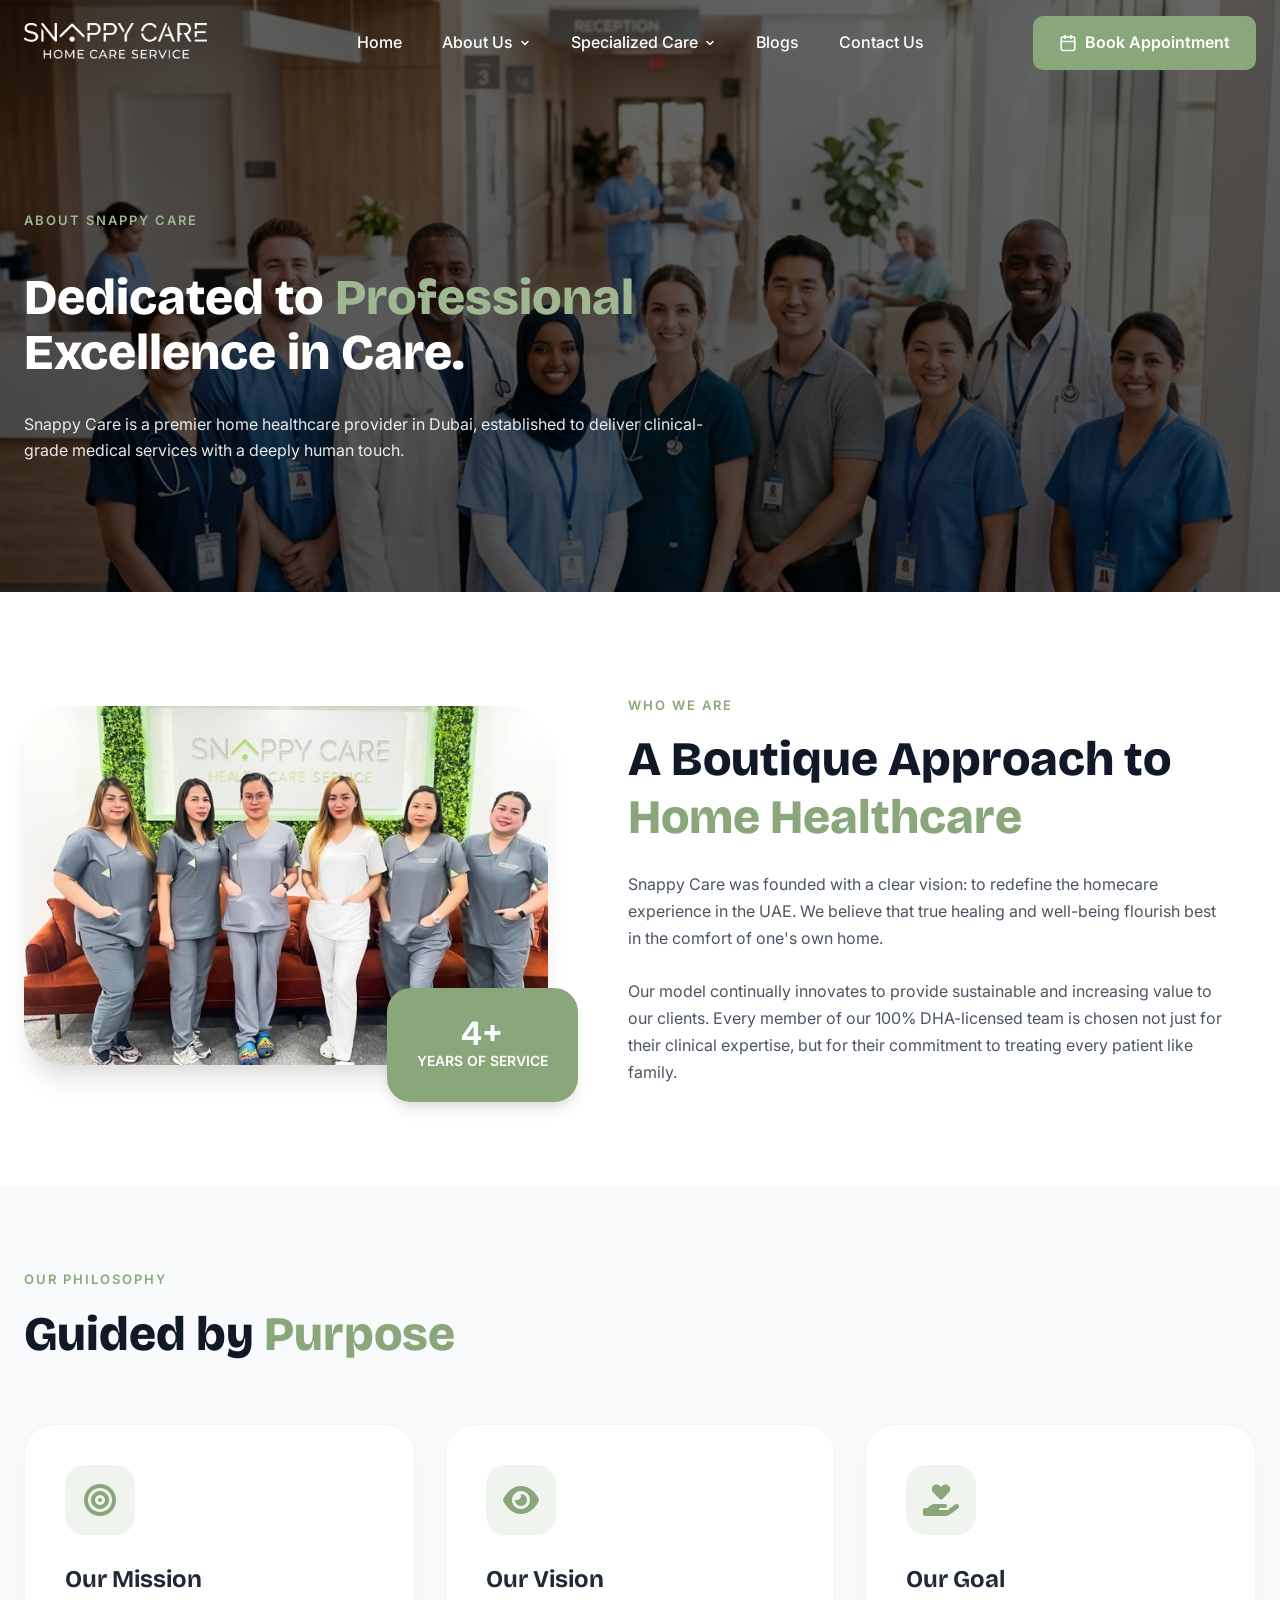
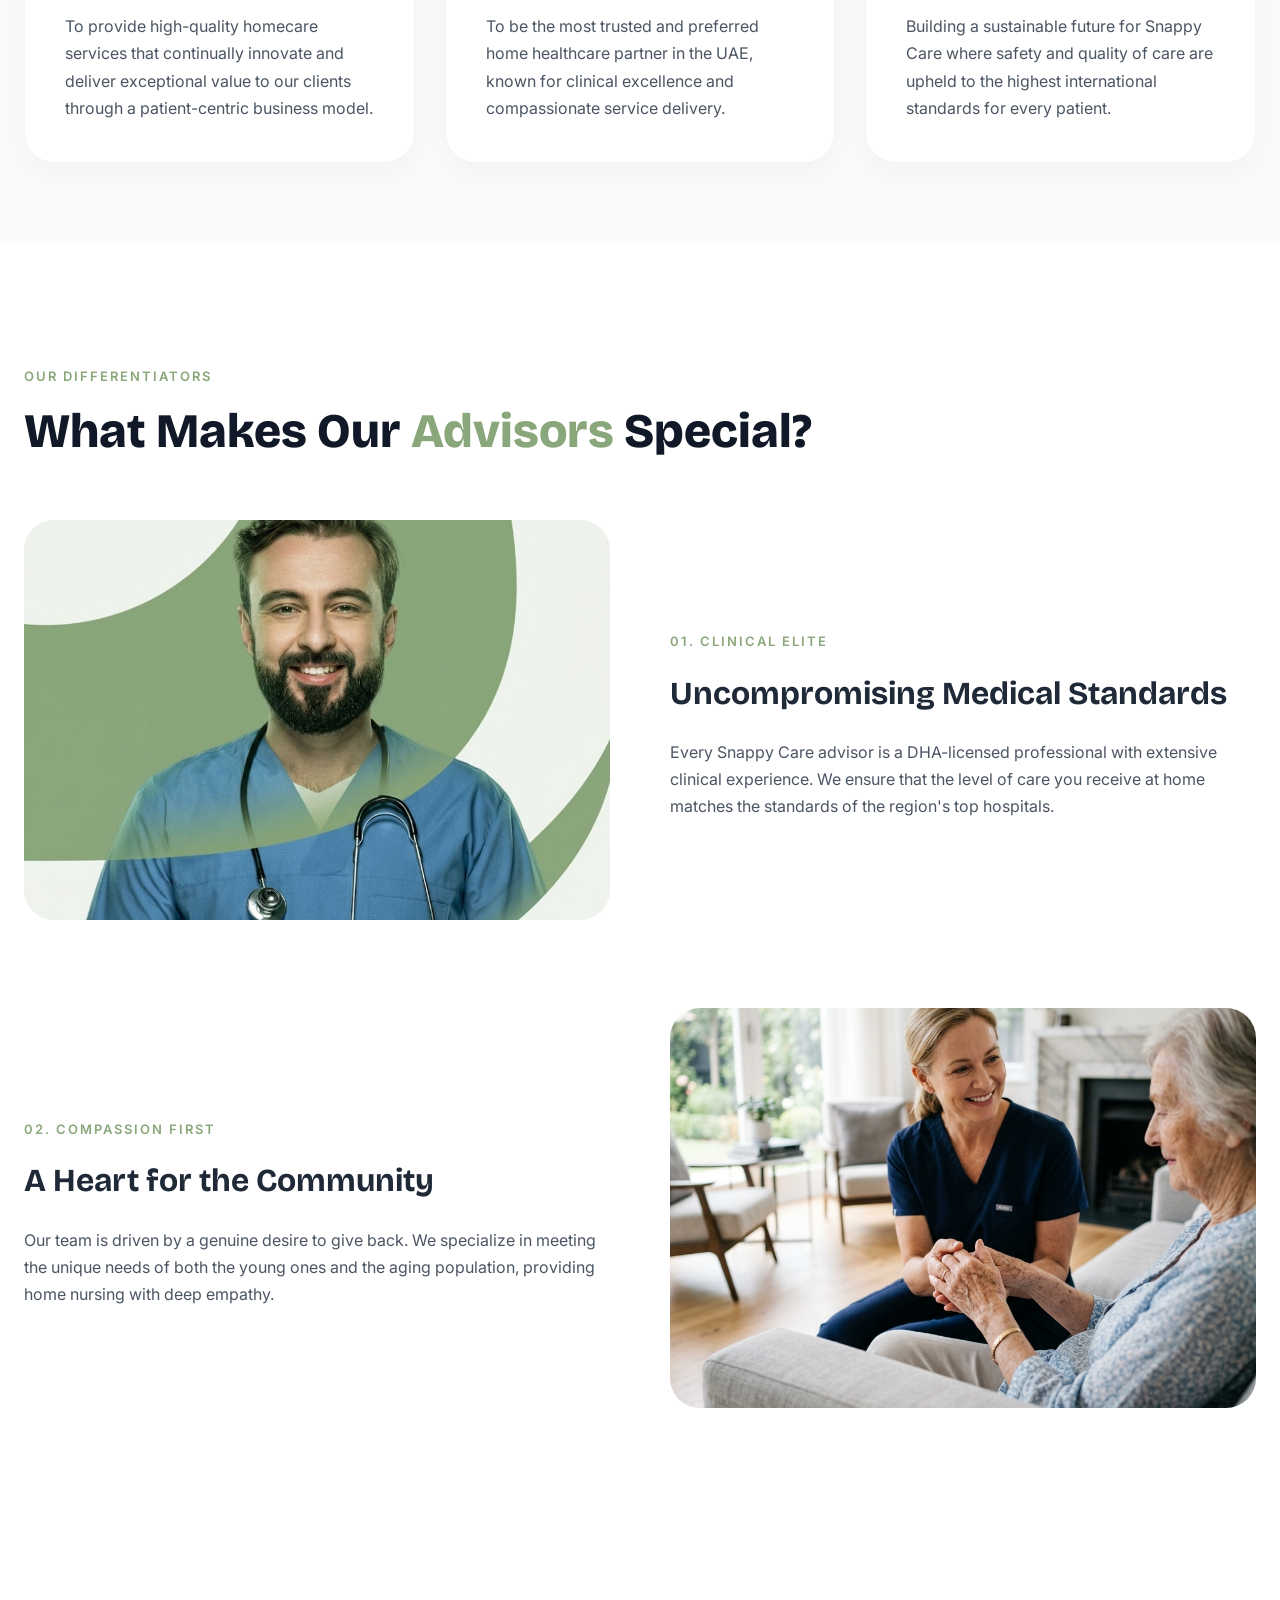
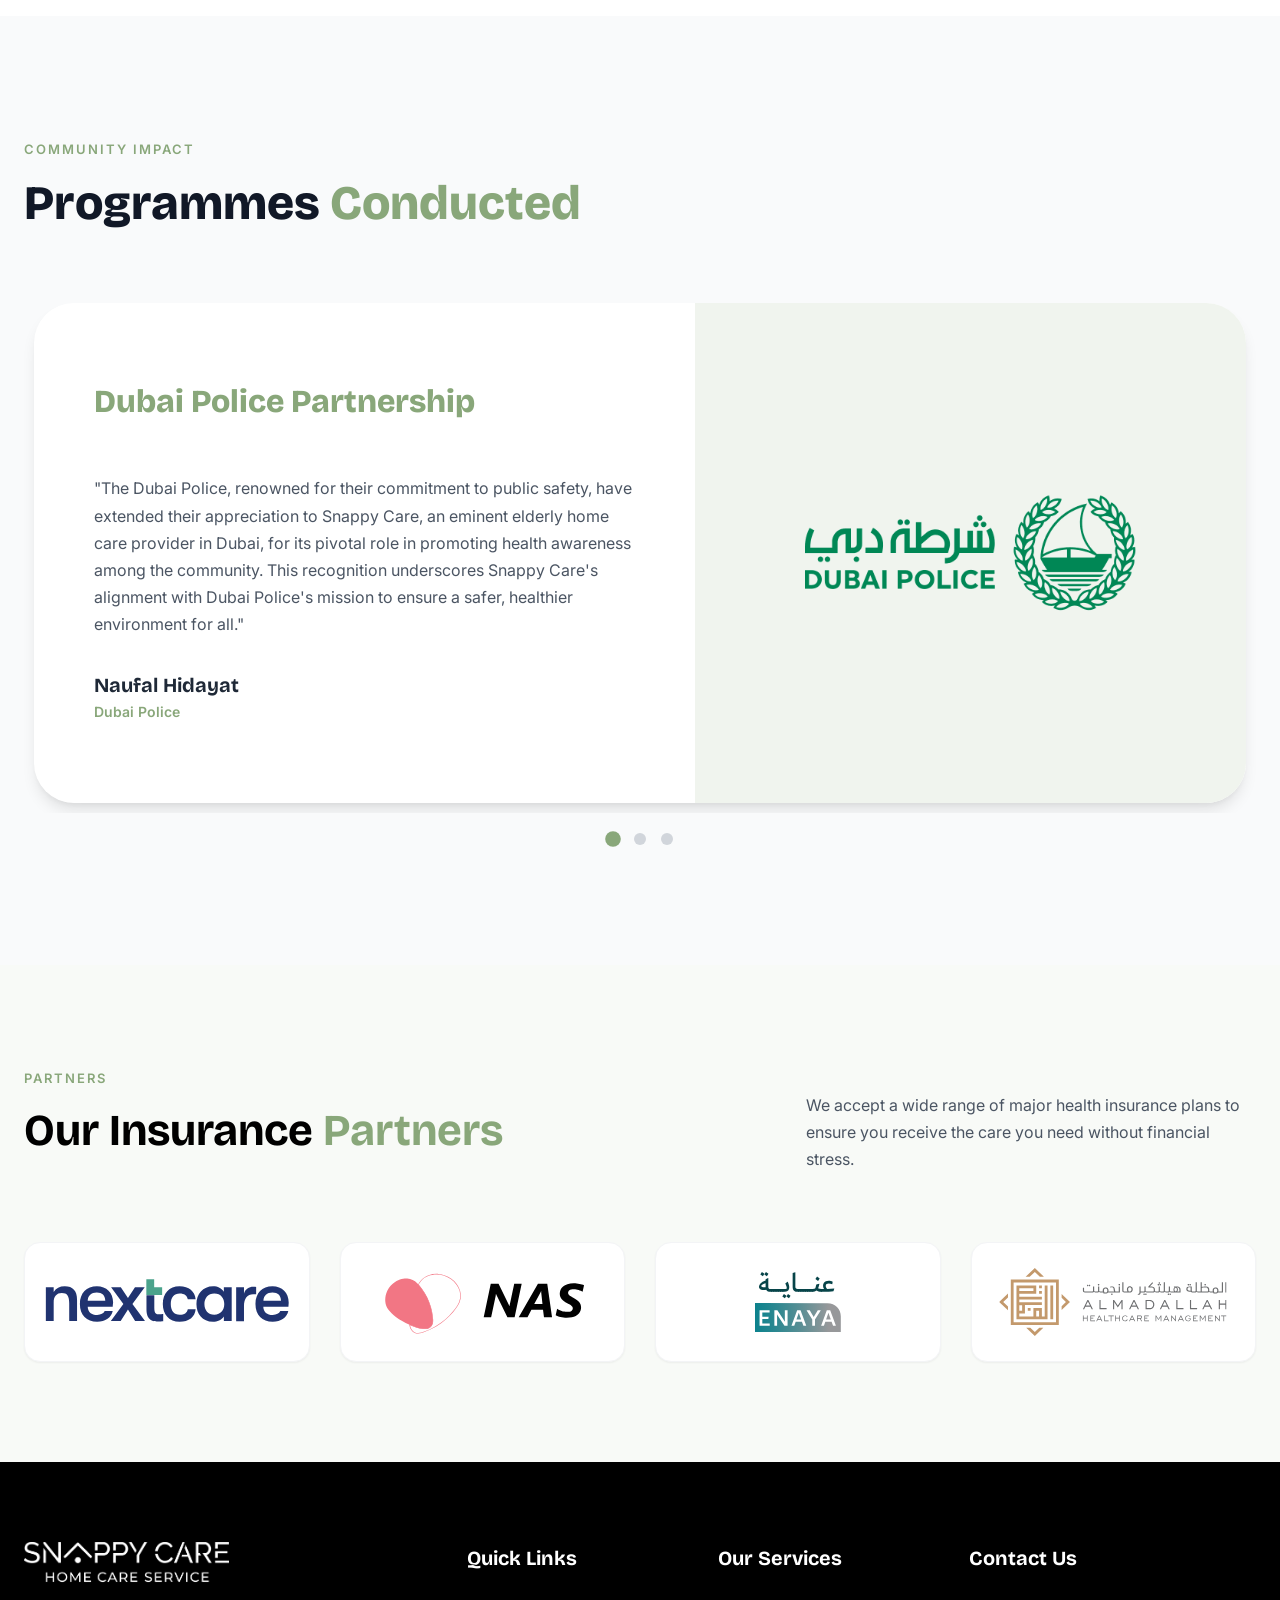
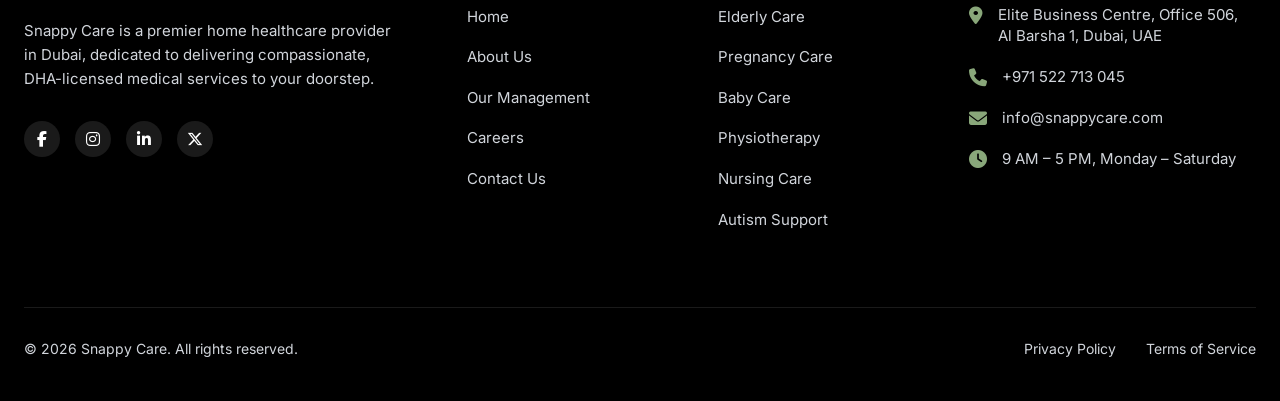
==== about.html @ 54346b08 "Updates" ====
<!DOCTYPE html>
<html lang="en">
<head>
    <meta charset="UTF-8">
    <meta name="viewport" content="width=device-width, initial-scale=1.0">
    <title>About Us - Snappy Care</title>
    <link rel="preconnect" href="https://fonts.googleapis.com">
    <link rel="preconnect" href="https://fonts.gstatic.com" crossorigin>
    <link href="https://fonts.googleapis.com/css2?family=Bricolage+Grotesque:wght@400;500;600;700;800&family=Inter:wght@300;400;500;600&display=swap" rel="stylesheet">
    <link rel="stylesheet" href="styles.css">
    <link rel="icon" type="image/svg+xml" href="assets/favicon_snappycare.png">
    <link rel="stylesheet" href="https://cdnjs.cloudflare.com/ajax/libs/font-awesome/6.5.1/css/all.min.css">
</head>
<body>
    <!-- Header -->
    <header class="header">
        <div class="container">
            <div class="header-content">
                <div class="logo">
                    <a href="index.html">
                        <img src="assets/Snappy_Care.png" alt="Snappy Care" class="logo-default">
                        <img src="assets/colored logo.svg" alt="Snappy Care" class="logo-sticky">
                    </a>
                </div>
                
                <nav class="nav">
                    <ul class="nav-menu">
                        <li class="nav-item">
                            <a href="index.html" class="nav-link">Home</a>
                        </li>
                        <li class="nav-item dropdown active">
                            <a href="about.html" class="nav-link">
                                About Us
                                <svg class="dropdown-icon" width="12" height="12" viewBox="0 0 12 12" fill="none">
                                    <path d="M3 4.5L6 7.5L9 4.5" stroke="currentColor" stroke-width="1.5" stroke-linecap="round" stroke-linejoin="round"/>
                                </svg>
                            </a>
                            <ul class="dropdown-menu">
                                <li><a href="about.html" class="dropdown-link">Our Company</a></li>
                                <li><a href="management.html#chairman" class="dropdown-link">Chairman Message</a></li>
                                <li><a href="management.html#team" class="dropdown-link">Our Management</a></li>
                                <li><a href="careers.html" class="dropdown-link">Careers</a></li>
                            </ul>
                        </li>
                        <li class="nav-item dropdown">
                            <a href="index.html#care" class="nav-link">
                                Specialized Care
                                <svg class="dropdown-icon" width="12" height="12" viewBox="0 0 12 12" fill="none">
                                    <path d="M3 4.5L6 7.5L9 4.5" stroke="currentColor" stroke-width="1.5" stroke-linecap="round" stroke-linejoin="round"/>
                                </svg>
                            </a>
                            <ul class="dropdown-menu">
                                <li><a href="#" class="dropdown-link">Elderly Care</a></li>
                                <li><a href="#" class="dropdown-link">Pregnancy Care</a></li>
                                <li><a href="#" class="dropdown-link">Baby Care</a></li>
                                <li><a href="#" class="dropdown-link">Physiotherapy Care</a></li>
                                <li><a href="#" class="dropdown-link">Nursing Care</a></li>
                            </ul>
                        </li>
                        <li class="nav-item">
                            <a href="index.html#insights" class="nav-link">Blogs</a>
                        </li>
                        <li class="nav-item">
                            <a href="contact.html" class="nav-link">Contact Us</a>
                        </li>
                    </ul>
                </nav>

                <div class="header-cta">
                    <a href="contact.html" class="btn-primary">
                        <svg width="18" height="18" viewBox="0 0 24 24" fill="none" stroke="currentColor" stroke-width="2" stroke-linecap="round" stroke-linejoin="round">
                            <rect x="3" y="4" width="18" height="18" rx="2" ry="2"></rect>
                            <line x1="16" y1="2" x2="16" y2="6"></line>
                            <line x1="8" y1="2" x2="8" y2="6"></line>
                            <line x1="3" y1="10" x2="21" y2="10"></line>
                        </svg>
                        <span>Book Appointment</span>
                    </a>
                </div>

                <button class="mobile-menu-toggle" aria-label="Toggle menu">
                    <span></span>
                    <span></span>
                    <span></span>
                </button>
            </div>
        </div>
    </header>

    <!-- Page Header (Standard) -->
    <section class="page-header about-page-header">
        <div class="container">
            <div class="page-header-content">
                <span class="section-subtitle">ABOUT SNAPPY CARE</span>
                <h1 class="page-title">Dedicated to <span class="highlight">Professional</span> Excellence in Care.</h1>
                <p class="section-description">
                    Snappy Care is a premier home healthcare provider in Dubai, established to deliver clinical-grade medical services with a deeply human touch.
                </p>
            </div>
        </div>
    </section>

    <!-- Introduction Section -->
    <section class="about-intro-section">
        <div class="container">
            <div class="about-intro-grid">
                <div class="about-intro-image">
                    <img src="assets/aboutus_front.webp" alt="Snappy Care Professional Team">
                    <div class="experience-float-badge">
                        <h3>4+</h3>
                        <p>Years of Service</p>
                    </div>
                </div>
                <div class="about-intro-content">
                    <span class="section-subtitle">WHO WE ARE</span>
                    <h2 class="section-title">A Boutique Approach to <span class="highlight">Home Healthcare</span></h2>
                    <p class="section-description">
                        Snappy Care was founded with a clear vision: to redefine the homecare experience in the UAE. We believe that true healing and well-being flourish best in the comfort of one's own home. 
                    </p><br>
                    <p class="section-description">
                        Our model continually innovates to provide sustainable and increasing value to our clients. Every member of our 100% DHA-licensed team is chosen not just for their clinical expertise, but for their commitment to treating every patient like family.
                    </p>
                </div>
            </div>
        </div>
    </section>

    <!-- Mission/Vision Pillars -->
    <section class="pillars-section">
        <div class="container">
            <div class="section-header text-center">
                <span class="section-subtitle">OUR PHILOSOPHY</span>
                <h2 class="section-title">Guided by <span class="highlight">Purpose</span></h2>
            </div>
            <div class="pillars-grid">
                <div class="pillar-card reveal reveal-delay-1">
                    <div class="pillar-icon"><i class="fa-solid fa-bullseye"></i></div>
                    <h3>Our Mission</h3>
                    <p>To provide high-quality homecare services that continually innovate and deliver exceptional value to our clients through a patient-centric business model.</p>
                </div>
                <div class="pillar-card reveal reveal-delay-2">
                    <div class="pillar-icon"><i class="fa-solid fa-eye"></i></div>
                    <h3>Our Vision</h3>
                    <p>To be the most trusted and preferred home healthcare partner in the UAE, known for clinical excellence and compassionate service delivery.</p>
                </div>
                <div class="pillar-card reveal reveal-delay-3">
                    <div class="pillar-icon"><i class="fa-solid fa-hand-holding-heart"></i></div>
                    <h3>Our Goal</h3>
                    <p>Building a sustainable future for Snappy Care where safety and quality of care are upheld to the highest international standards for every patient.</p>
                </div>
            </div>
        </div>
    </section>

    <!-- Why Special Section -->
    <section class="feature-highlight-section">
        <div class="container">
            <div class="section-header text-center">
                <span class="section-subtitle">OUR DIFFERENTIATORS</span>
                <h2 class="section-title">What Makes Our <span class="highlight">Advisors</span> Special?</h2>
            </div>
            
            <div class="feature-list">
                <!-- Feature 1 -->
                <div class="feature-row">
                    <div class="feature-img">
                        <img src="assets/Photo 1.png" alt="Clinical Expertise">
                    </div>
                    <div class="feature-text">
                        <span class="section-subtitle">01. CLINICAL ELITE</span>
                        <h3>Uncompromising Medical Standards</h3>
                        <p class="section-description">
                            Every Snappy Care advisor is a DHA-licensed professional with extensive clinical experience. We ensure that the level of care you receive at home matches the standards of the region's top hospitals.
                        </p>
                    </div>
                </div>

                <!-- Feature 2 -->
                <div class="feature-row">
                    <div class="feature-img">
                        <img src="assets/blog_elderly.png" alt="Compassionate Care">
                    </div>
                    <div class="feature-text">
                        <span class="section-subtitle">02. COMPASSION FIRST</span>
                        <h3>A Heart for the Community</h3>
                        <p class="section-description">
                            Our team is driven by a genuine desire to give back. We specialize in meeting the unique needs of both the young ones and the aging population, providing home nursing with deep empathy.
                        </p>
                    </div>
                </div>
            </div>
        </div>
    </section>

    <!-- Community Programmes Slider -->
    <section class="community-programmes">
        <div class="container">
            <div class="section-header text-center">
                <span class="section-subtitle">COMMUNITY IMPACT</span>
                <h2 class="section-title">Programmes <span class="highlight">Conducted</span></h2>
            </div>

            <div class="community-slider-container">
                <div class="community-slider-wrapper">
                    <div class="community-slider-track">
                        <!-- Slide 1: Dubai Police -->
                        <div class="community-slide">
                            <div class="community-impact-card">
                                <div class="community-impact-content">
                                    <h3 class="section-title" style="font-size: 32px; color: var(--primary-color);">Dubai Police Partnership</h3>
                                    <p class="section-description">
                                        "The Dubai Police, renowned for their commitment to public safety, have extended their appreciation to Snappy Care, an eminent elderly home care provider in Dubai, for its pivotal role in promoting health awareness among the community. This recognition underscores Snappy Care's alignment with Dubai Police's mission to ensure a safer, healthier environment for all."
                                    </p>
                                    <div class="appreciation-attribution">
                                        <h4 style="font-family: var(--font-heading); font-size: 20px; margin-bottom: 0;">Naufal Hidayat</h4>
                                        <p style="color: var(--primary-color); font-weight: 600; font-size: 14px;">Dubai Police</p>
                                    </div>
                                </div>
                                <div class="community-impact-image">
                                    <img src="assets/Dubai Police.png" alt="Dubai Police Logo">
                                </div>
                            </div>
                        </div>

                        <!-- Slide 2: DHA -->
                        <div class="community-slide">
                            <div class="community-impact-card">
                                <div class="community-impact-content">
                                    <h3 class="section-title" style="font-size: 32px; color: var(--primary-color);">DHA Collaboration</h3>
                                    <p class="section-description">
                                        Snappy Care proudly collaborates with the Dubai Health Authority on impactful CSR initiatives, focusing on community well-being through health promotions, medical camps, and home care volunteerism. By merging expertise with DHA’s resources, we strive to advance accessible healthcare, uplifting underserved groups.
                                    </p>
                                    <div class="appreciation-attribution">
                                        <h4 style="font-family: var(--font-heading); font-size: 20px; margin-bottom: 0;">Clinical Excellence</h4>
                                        <p style="color: var(--primary-color); font-weight: 600; font-size: 14px;">Dubai Health Authority</p>
                                    </div>
                                </div>
                                <div class="community-impact-image">
                                    <img src="assets/dha.svg" alt="Dubai Health Authority Logo" style="width: 60%;">
                                </div>
                            </div>
                        </div>

                        <!-- Slide 3: CDA / Govt of Dubai -->
                        <div class="community-slide">
                            <div class="community-impact-card">
                                <div class="community-impact-content">
                                    <h3 class="section-title" style="font-size: 28px; margin-bottom: 30px; color: var(--primary-color);">Government & CDA Partnerships</h3>
                                    <p class="section-description">
                                        Snappy Care collaborates with the Government of Dubai and the Community Development Authority on CSR campaigns, targeting eldercare, child welfare, and disability inclusion. Together, we empower the community, fostering health equity and enacting positive change across Dubai’s diverse populace.
                                    </p>
                                    <div class="appreciation-attribution">
                                        <h4 style="font-family: var(--font-heading); font-size: 20px; margin-bottom: 0;">Community Development</h4>
                                        <p style="color: var(--primary-color); font-weight: 600; font-size: 14px;">Government of Dubai & CDA</p>
                                    </div>
                                </div>
                                <div class="community-impact-image">
                                    <div style="display: flex; flex-direction: column; align-items: center; gap: 30px; width: 100%;">
                                        <img src="assets/cda.svg" alt="CDA Logo" style="width: 70%; max-height: 80px; object-fit: contain;">
                                        <img src="assets/Government_of_Dubai_logo.svg" alt="Government of Dubai Logo" style="width: 70%; max-height: 80px; object-fit: contain;">
                                    </div>
                                </div>
                            </div>
                        </div>
                    </div>
                </div>

                <div class="community-slider-nav">
                    <span class="slider-dot active" data-index="0"></span>
                    <span class="slider-dot" data-index="1"></span>
                    <span class="slider-dot" data-index="2"></span>
                </div>
            </div>
        </div>
    </section>

    <!-- Insurance Partners Section -->
    <section class="insurance" id="insurance">
        <div class="container">
            <div class="insurance-header">
                <div class="insurance-title-area">
                    <div class="insurance-subtitle section-subtitle">
                        <span>Partners</span>
                    </div>
                    <h2 class="insurance-title section-title">Our Insurance <span>Partners</span></h2>
                </div>
                <div class="insurance-desc-area section-description">
                    <p>We accept a wide range of major health insurance plans to ensure you receive the care you need without financial stress.</p>
                </div>
            </div>

            <div class="insurance-grid">
                <div class="insurance-logo">
                    <img src="assets/nextcare.svg" alt="Nextcare">
                </div>
                <div class="insurance-logo">
                    <img src="assets/nas.svg" alt="NAS">
                </div>
                <div class="insurance-logo">
                    <img src="assets/enaya.svg" alt="Enaya">
                </div>
                <div class="insurance-logo">
                    <img src="assets/almadallah insurance.svg" alt="Almadallah">
                </div>
            </div>
        </div>
    </section>

    <!-- Footer -->
    <footer class="footer">
        <div class="container">
            <div class="footer-top">
                <div class="footer-column footer-brand">
                    <div class="footer-logo">
                        <img src="assets/Snappy_Care.png" alt="Snappy Care Logo">
                    </div>
                    <p class="footer-about">
                        Snappy Care is a premier home healthcare provider in Dubai, dedicated to delivering compassionate, DHA-licensed medical services to your doorstep.
                    </p>
                    <div class="footer-social">
                        <a href="https://www.facebook.com/snappycare/"><i class="fa-brands fa-facebook-f"></i></a>
                        <a href="https://www.instagram.com/snappycare/"><i class="fa-brands fa-instagram"></i></a>
                        <a href="https://www.linkedin.com/company/snappycare/"><i class="fa-brands fa-linkedin-in"></i></a>
                        <a href="https://twitter.com/snappycare/"><i class="fa-brands fa-x-twitter"></i></a>
                    </div>
                </div>

                <div class="footer-column">
                    <h4 class="footer-title">Quick Links</h4>
                    <ul class="footer-links">
                        <li><a href="index.html">Home</a></li>
                        <li><a href="about.html">About Us</a></li>
                        <li><a href="management.html">Our Management</a></li>
                        <li><a href="careers.html">Careers</a></li>
                        <li><a href="contact.html">Contact Us</a></li>
                    </ul>
                </div>

                <div class="footer-column">
                    <h4 class="footer-title">Our Services</h4>
                    <ul class="footer-links">
                        <li><a href="#">Elderly Care</a></li>
                        <li><a href="#">Pregnancy Care</a></li>
                        <li><a href="#">Baby Care</a></li>
                        <li><a href="#">Physiotherapy</a></li>
                        <li><a href="#">Nursing Care</a></li>
                        <li><a href="#">Autism Support</a></li>
                    </ul>
                </div>

                <div class="footer-column">
                    <h4 class="footer-title">Contact Us</h4>
                    <ul class="footer-contact">
                        <li>
                            <i class="fa-solid fa-location-dot"></i>
                            <span>Elite Business Centre, Office 506,<br>Al Barsha 1, Dubai, UAE</span>
                        </li>
                        <li>
                            <i class="fa-solid fa-phone"></i>
                            <span>+971 522 713 045</span>
                        </li>
                        <li>
                            <i class="fa-solid fa-envelope"></i>
                            <span>info@snappycare.com</span>
                        </li>
                        <li>
                            <i class="fa-solid fa-clock"></i>
                            <span>9 AM – 5 PM, Monday – Saturday</span>
                        </li>
                    </ul>
                </div>
            </div>

            <div class="footer-bottom">
                <p>&copy; 2026 Snappy Care. All rights reserved.</p>
                <div class="footer-legal">
                    <a href="privacy-policy.html">Privacy Policy</a>
                    <a href="#">Terms of Service</a>
                </div>
            </div>
        </div>
    </footer>

    <script src="script.js"></script>
</body>
</html>
---- styles.css ----
/* ===================================
   CSS RESET & BASE STYLES
   =================================== */
* {
    margin: 0;
    padding: 0;
    box-sizing: border-box;
}

:root {
    /* Brand Colors */
    --primary-color: #89A77A;
    --primary-dark: #749465;
    --primary-light: #9fb891;
    --secondary-color: #000000;
    --white: #ffffff;
    --gray-50: #f9fafb;
    --gray-100: #f3f4f6;
    --gray-200: #e5e7eb;
    --gray-300: #d1d5db;
    --gray-600: #4b5563;
    --gray-700: #374151;
    --gray-800: #1f2937;
    --gray-900: #111827;

    /* Fonts */
    --font-heading: 'Bricolage Grotesque', sans-serif;
    --font-body: 'Inter', sans-serif;
    --body-font-size: 16px;


    /* Shadows */
    --shadow-sm: 0 1px 2px 0 rgba(0, 0, 0, 0.05);
    --shadow-md: 0 4px 6px -1px rgba(0, 0, 0, 0.1), 0 2px 4px -1px rgba(0, 0, 0, 0.06);
    --shadow-lg: 0 10px 15px -3px rgba(0, 0, 0, 0.1), 0 4px 6px -2px rgba(0, 0, 0, 0.05);
    --shadow-xl: 0 20px 25px -5px rgba(0, 0, 0, 0.1), 0 10px 10px -5px rgba(0, 0, 0, 0.04);

    /* Transitions */
    --transition-fast: 150ms ease;
    --transition-normal: 250ms ease;
    --transition-slow: 350ms ease;
}

html {
    scroll-behavior: smooth;
}

body {
    font-family: var(--font-body);
    font-size: var(--body-font-size);
    line-height: 1.6;
    color: var(--gray-800);
    background-color: var(--white);
    overflow-x: hidden;
}

.container {
    max-width: 1280px;
    margin: 0 auto;
    padding: 0 24px;
}

/* ===================================
   HEADER STYLES
   =================================== */
.header {
    position: fixed;
    top: 0;
    left: 0;
    right: 0;
    z-index: 1000;
    background-color: transparent;
    backdrop-filter: none;
    -webkit-backdrop-filter: none;
    border-bottom: 1px solid transparent;
    transition: background-color 0.4s cubic-bezier(0.25, 1, 0.5, 1),
        backdrop-filter 0.4s cubic-bezier(0.25, 1, 0.5, 1),
        -webkit-backdrop-filter 0.4s cubic-bezier(0.25, 1, 0.5, 1),
        border-color 0.4s cubic-bezier(0.25, 1, 0.5, 1),
        box-shadow 0.4s cubic-bezier(0.25, 1, 0.5, 1);
}

.header.scrolled {
    background-color: rgba(255, 255, 255, 0.95);
    backdrop-filter: blur(10px);
    -webkit-backdrop-filter: blur(10px);
    border-bottom: 1px solid var(--gray-100);
    box-shadow: var(--shadow-md);
}

.header.scrolled .logo a,
.header.scrolled .nav-link {
    color: var(--secondary-color);
}

.header.scrolled .mobile-menu-toggle span {
    background-color: var(--secondary-color);
}

.header:not(.scrolled) .logo a,
.header:not(.scrolled) .nav-link {
    color: var(--white);
}

.header:not(.scrolled) .mobile-menu-toggle span {
    background-color: var(--white);
}

.header:not(.scrolled) .nav-link:hover {
    background-color: rgba(255, 255, 255, 0.1);
    color: var(--white);
}

.header:not(.scrolled) .btn-primary {
    background-color: var(--primary-color);
    color: var(--white);
    border: 2px solid var(--primary-color);
}

.header:not(.scrolled) .btn-secondary {
    background-color: transparent;
    color: var(--white);
    border: 2px solid rgba(255, 255, 255, 0.4);
}

.header:not(.scrolled) .btn-primary:hover {
    background-color: var(--primary-dark);
    border-color: var(--primary-dark);
    transform: translateY(-2px);
    box-shadow: var(--shadow-md);
}

.header:not(.scrolled) .btn-secondary:hover {
    background-color: rgba(255, 255, 255, 0.1);
    border-color: var(--white);
    transform: translateY(-2px);
}

.header-content {
    display: flex;
    align-items: center;
    justify-content: space-between;
    padding: 16px 0;
}

.logo,
.header-cta {
    flex: 1;
    display: flex;
    align-items: center;
}

.header-cta {
    justify-content: flex-end;
    gap: 12px;
}

.nav {
    flex: 0 0 auto;
    display: flex;
    justify-content: center;
}

/* Logo */
.logo a {
    display: flex;
    align-items: center;
    text-decoration: none;
    transition: opacity 0.3s cubic-bezier(0.25, 1, 0.5, 1),
        transform 0.3s cubic-bezier(0.25, 1, 0.5, 1);
}

.logo a:hover {
    opacity: 0.8;
    transform: scale(1.02);
}

.logo .logo-sticky {
    display: none;
}

.header.scrolled .logo .logo-default {
    display: none;
}

.header.scrolled .logo .logo-sticky {
    display: block;
}

.logo img {
    height: 40px;
    width: auto;
    display: block;
    object-fit: contain;
}

.nav-menu {
    display: flex;
    align-items: center;
    list-style: none;
    gap: 8px;
}

.nav-item {
    position: relative;
}

.nav-link {
    display: flex;
    align-items: center;
    gap: 6px;
    padding: 10px 16px;
    font-family: var(--font-body);
    font-size: 16px;
    font-weight: 500;
    color: var(--gray-700);
    text-decoration: none;
    border-radius: 8px;
    transition: background-color 0.25s cubic-bezier(0.25, 1, 0.5, 1),
        color 0.25s cubic-bezier(0.25, 1, 0.5, 1),
        transform 0.2s cubic-bezier(0.25, 1, 0.5, 1);
    white-space: nowrap;
}

.nav-link:hover {
    background-color: var(--gray-100);
    color: var(--primary-color);
    transform: translateY(-1px);
}

.dropdown-icon {
    transition: transform 0.3s cubic-bezier(0.25, 1, 0.5, 1);
}

.nav-item:hover .dropdown-icon {
    transform: rotate(180deg);
}

/* Dropdown Menu */
.dropdown-menu {
    position: absolute;
    top: calc(100% + 8px);
    left: 0;
    min-width: 220px;
    background-color: var(--white);
    border: 1px solid var(--gray-200);
    border-radius: 12px;
    padding: 8px;
    list-style: none;
    opacity: 0;
    visibility: hidden;
    transform: translateY(-10px) scale(0.98);
    box-shadow: var(--shadow-xl);
    transition: opacity 0.3s cubic-bezier(0.25, 1, 0.5, 1),
        visibility 0.3s cubic-bezier(0.25, 1, 0.5, 1),
        transform 0.3s cubic-bezier(0.25, 1, 0.5, 1);
    transform-origin: top center;
}

.nav-item:hover .dropdown-menu {
    opacity: 1;
    visibility: visible;
    transform: translateY(0) scale(1);
}

.dropdown-link {
    display: block;
    padding: 10px 16px;
    font-family: var(--font-body);
    font-size: 16px;
    font-weight: 500;
    color: var(--gray-700);
    text-decoration: none;
    border-radius: 8px;
    transition: background-color 0.2s cubic-bezier(0.25, 1, 0.5, 1),
        color 0.2s cubic-bezier(0.25, 1, 0.5, 1),
        transform 0.15s cubic-bezier(0.25, 1, 0.5, 1);
}

.dropdown-link:hover {
    background-color: #EBECED;
    color: var(--primary-color);
    transform: translateX(4px);
}

/* CTA Button */
.header-cta {
    display: flex;
    align-items: center;
    gap: 12px;
}

.btn-primary,
.btn-secondary {
    display: inline-flex;
    align-items: center;
    justify-content: center;
    gap: 8px;
    padding: 12px 24px;
    font-family: var(--font-body);
    font-size: 16px;
    font-weight: 600;
    border-radius: 10px;
    text-decoration: none;
    cursor: pointer;
    transition: all 0.3s cubic-bezier(0.25, 1, 0.5, 1);
    white-space: nowrap;
}

.btn-primary {
    color: var(--white);
    background-color: var(--primary-color);
    border: 2px solid var(--primary-color);
    /* Explicit brand border */
}

.btn-secondary {
    color: var(--primary-color);
    background-color: transparent;
    border: 2px solid var(--primary-color);
}

.btn-primary:hover {
    background-color: var(--primary-dark);
    transform: translateY(-3px);
    box-shadow: 0 8px 16px rgba(137, 167, 122, 0.3);
}

.btn-secondary:hover {
    background-color: #f0f4ee;
    transform: translateY(-3px);
    box-shadow: var(--shadow-md);
}

.phone-icon {
    flex-shrink: 0;
}

/* Nav CTA (inside menu for mobile) */
.nav-cta {
    display: none;
}

/* Mobile Menu Toggle */
.mobile-menu-toggle {
    display: none;
    flex-direction: column;
    gap: 5px;
    padding: 8px;
    background: none;
    border: none;
    cursor: pointer;
}

.mobile-menu-toggle span {
    width: 24px;
    height: 2px;
    background-color: var(--secondary-color);
    border-radius: 2px;
    transition: transform 0.3s cubic-bezier(0.25, 1, 0.5, 1),
        opacity 0.2s cubic-bezier(0.25, 1, 0.5, 1);
}

.mobile-menu-toggle.active span:nth-child(1) {
    transform: translateY(7px) rotate(45deg);
}

.mobile-menu-toggle.active span:nth-child(2) {
    opacity: 0;
}

.mobile-menu-toggle.active span:nth-child(3) {
    transform: translateY(-7px) rotate(-45deg);
}

/* ===================================
   HERO SECTION STYLES
   =================================== */
.hero {
    position: relative;
    height: 100vh;
    overflow: hidden;
}

.hero .container {
    height: 100%;
    display: flex;
    flex-direction: column;
    justify-content: flex-end;
}

.hero-video-container {
    position: absolute;
    top: 0;
    left: 0;
    width: 100%;
    height: 100%;
    z-index: -1;
}

.hero-video {
    width: 100%;
    height: 100%;
    object-fit: cover;
    pointer-events: none;
}

.hero-video-overlay {
    position: absolute;
    top: 0;
    left: 0;
    width: 100%;
    height: 100%;
    background: linear-gradient(135deg,
            rgba(0, 0, 0, 0.7) 0%,
            rgba(0, 0, 0, 0.5) 50%,
            rgba(0, 0, 0, 0.6) 100%);
    z-index: 1;
}

.hero-content {
    position: relative;
    z-index: 2;
    max-width: 800px;
    padding: 0 0 60px 0;
    /* Reduced from 100px to sit lower */
    text-align: left;
}

.hero-subtitle {
    display: inline-block;
    font-family: var(--font-body);
    font-size: 13px;
    font-weight: 600;
    letter-spacing: 2px;
    text-transform: uppercase;
    color: var(--primary-light);
    margin-bottom: 20px;
    margin-left: -1px;
    /* Optical alignment correction for letter-spacing */
}

.hero-title {
    font-family: var(--font-heading);
    font-size: 50px;
    font-weight: 800;
    line-height: 1.1;
    color: var(--white);
    margin-bottom: 24px;
}

.hero-title .highlight {
    color: var(--primary-color);
}

.hero-description {
    font-family: var(--font-body);
    font-size: 16px;
    /* Reduced from 18px */
    line-height: 1.7;
    color: rgba(255, 255, 255, 0.9);
    margin-bottom: 40px;
    max-width: 600px;
}

.hero-buttons {
    display: flex;
    gap: 16px;
    flex-wrap: wrap;
}

.btn-hero-primary,
.btn-hero-secondary {
    display: inline-flex;
    align-items: center;
    justify-content: center;
    padding: 16px 32px;
    font-family: var(--font-body);
    font-size: 16px;
    font-weight: 600;
    text-decoration: none;
    border-radius: 12px;
    transition: all 0.35s cubic-bezier(0.25, 1, 0.5, 1);
    cursor: pointer;
    white-space: nowrap;
}

.btn-hero-primary {
    background-color: var(--primary-color);
    color: var(--white);
    border: 2px solid var(--primary-color);
}

.btn-hero-primary:hover {
    background-color: var(--primary-dark);
    border-color: var(--primary-dark);
    transform: translateY(-4px);
    box-shadow: 0 12px 24px rgba(137, 167, 122, 0.35);
}

.btn-hero-secondary {
    background-color: transparent;
    color: var(--white);
    border: 2px solid rgba(255, 255, 255, 0.3);
}

.btn-hero-secondary:hover {
    background-color: rgba(255, 255, 255, 0.1);
    border-color: rgba(255, 255, 255, 0.5);
    transform: translateY(-4px);
    box-shadow: 0 8px 16px rgba(255, 255, 255, 0.1);
}

/* ===================================
   RESPONSIVE STYLES
   =================================== */
@media (max-width: 1024px) {
    .header-content {
        padding: 16px 0;
    }

    .header-cta {
        display: none;
    }

    .logo {
        flex: 1;
    }

    .mobile-menu-toggle {
        display: flex;
    }

    .nav {
        position: fixed;
        top: 80px;
        left: 16px;
        right: 16px;
        display: block;
        background-color: var(--white);
        border: 1px solid var(--gray-200);
        border-radius: 20px;
        padding: 12px;
        box-shadow: var(--shadow-xl);
        opacity: 0;
        visibility: hidden;
        transform: translateY(-10px) scale(0.95);
        transition: opacity 0.4s cubic-bezier(0.25, 1, 0.5, 1),
            visibility 0.4s cubic-bezier(0.25, 1, 0.5, 1),
            transform 0.4s cubic-bezier(0.25, 1, 0.5, 1);
        max-height: calc(100vh - 100px);
        overflow-y: auto;
    }

    .nav.active {
        opacity: 1;
        visibility: visible;
        transform: translateY(0) scale(1);
    }

    .nav .nav-link,
    .nav .dropdown-link {
        color: var(--gray-800) !important;
        justify-content: space-between;
        padding: 14px 16px;
        width: 100%;
    }

    .nav .nav-link:hover,
    .nav .nav-link:active,
    .nav .dropdown-link:hover,
    .nav .dropdown-link:active {
        background-color: #f0f4ee !important;
        /* Very light brand-tinted gray */
        color: var(--primary-color) !important;
    }

    .nav .btn-primary,
    .nav .btn-secondary {
        width: 100%;
        justify-content: center;
        padding: 16px 24px;
        border-radius: 12px;
        margin-top: 8px;
        font-size: 16px;
    }

    .nav .btn-primary {
        background-color: var(--primary-color) !important;
        color: var(--white) !important;
    }

    .nav .btn-secondary {
        background-color: transparent !important;
        color: var(--primary-color) !important;
        border: 2px solid var(--primary-color) !important;
    }

    .nav-cta {
        display: block;
        padding: 16px 8px 8px;
        margin-top: 12px;
        border-top: 1px solid var(--gray-100);
    }

    .nav-menu {
        display: flex;
        flex-direction: column;
        gap: 4px;
        align-items: stretch;
        width: 100%;
        padding: 0;
        margin: 0;
    }

    .nav-item {
        width: 100%;
    }

    .nav-link {
        border-radius: 12px;
        font-size: 16px;
        font-weight: 600;
    }

    .dropdown-menu {
        position: static;
        opacity: 1;
        visibility: visible;
        transform: none;
        box-shadow: none;
        border: none;
        padding: 0 0 8px 16px;
        max-height: 0;
        overflow: hidden;
        transition: max-height 0.4s cubic-bezier(0.25, 1, 0.5, 1);
        background-color: transparent;
    }

    .nav-item.dropdown-active .dropdown-menu {
        max-height: 800px;
        margin-top: -4px;
    }

    .dropdown-link {
        padding: 12px 16px;
        border-radius: 10px;
        font-size: 15px;
        font-weight: 500;
        color: var(--gray-600) !important;
    }

    .dropdown-icon {
        margin-left: auto;
    }

    .hero-content {
        padding: 60px 0 40px;
    }

    .hero-title {
        font-size: 40px;
    }

    .hero-description {
        font-size: 16px;
    }

    .hero-buttons {
        flex-direction: column;
    }

    .btn-hero-primary,
    .btn-hero-secondary {
        width: 100%;
    }
}

@media (max-width: 480px) {
    .hero-title {
        font-size: 32px;
    }

    .hero-subtitle {
        font-size: 11px;
    }
}

/* ===================================
   ABOUT US SECTION STYLES
   =================================== */
.about {
    padding: 120px 0;
    background-color: var(--white);
    overflow: hidden;
}

.about-wrapper {
    display: flex;
    align-items: center;
    gap: 80px;
    justify-content: space-between;
}

.about-content {
    flex: 1;
    max-width: 560px;
}

.about-subtitle {
    display: inline-block;
    font-family: var(--font-body);
    font-size: 13px;
    font-weight: 600;
    letter-spacing: 2px;
    text-transform: uppercase;
    color: var(--primary-color);
    margin-bottom: 16px;
}

.about-title {
    font-family: var(--font-heading);
    font-size: 44px;
    font-weight: 800;
    line-height: 1.2;
    color: var(--gray-900);
    margin-bottom: 24px;
}

.about-title .highlight {
    color: var(--primary-color);
}

.about-text {
    font-family: var(--font-body);
    font-size: 16px;
    line-height: 1.8;
    color: var(--gray-600);
    margin-bottom: 20px;
}

.about-btn {
    margin-top: 24px;
}

.about-footer {
    display: flex;
    margin: 24px 0 0;
}

.cert-badge {
    display: inline-flex;
    align-items: center;
    gap: 10px;
    padding: 10px 16px;
    background-color: #f0f4ee;
    border-radius: 100px;
    color: var(--primary-color);
    font-family: var(--font-body);
    font-size: 14px;
    font-weight: 700;
    letter-spacing: 0.5px;
    transition: all 0.3s cubic-bezier(0.25, 1, 0.5, 1);
    cursor: default;
}

.cert-badge:hover {
    background-color: #e5ebd9;
    transform: translateY(-2px);
    box-shadow: 0 4px 8px rgba(137, 167, 122, 0.2);
}

.cert-badge svg {
    flex-shrink: 0;
    transition: transform 0.3s cubic-bezier(0.25, 1, 0.5, 1);
}

.cert-badge:hover svg {
    transform: scale(1.1) rotate(5deg);
}

/* Collage */
.about-visual {
    flex: 1;
    height: 600px;
    display: flex;
    align-items: center;
    justify-content: center;
}

.collage {
    position: relative;
    width: 100%;
    max-width: 500px;
    height: 500px;
}

.collage-item {
    position: absolute;
    overflow: hidden;
    border-radius: 24px;
    box-shadow: var(--shadow-xl);
    transition: transform 0.5s cubic-bezier(0.25, 1, 0.5, 1),
        box-shadow 0.5s cubic-bezier(0.25, 1, 0.5, 1);
}

.collage-item:hover {
    transform: scale(1.03);
    z-index: 10;
    box-shadow: 0 25px 50px rgba(0, 0, 0, 0.2);
}

.collage-item img {
    width: 100%;
    height: 100%;
    object-fit: cover;
}

.collage-item.large {
    top: 50px;
    left: 0;
    width: 320px;
    height: 400px;
    z-index: 1;
}

.collage-item.small-top {
    top: 0;
    right: 0;
    width: 240px;
    height: 240px;
    z-index: 2;
    border: 8px solid var(--white);
}

.collage-item.small-bottom {
    bottom: 0;
    right: 40px;
    width: 200px;
    height: 200px;
    z-index: 3;
    border: 8px solid var(--white);
}

@media (max-width: 1024px) {
    .about-wrapper {
        flex-direction: column-reverse;
        /* Image first on mobile */
        gap: 60px;
        text-align: left;
    }

    .about-content {
        max-width: 100%;
        display: flex;
        flex-direction: column;
        align-items: flex-start;
    }

    .about-title {
        font-size: 36px;
    }

    .about-badges {
        justify-content: flex-start;
    }

    .about-visual {
        width: 100%;
        height: 520px;
        justify-content: flex-start;
    }
}

@media (max-width: 640px) {
    .about {
        padding: 80px 0;
    }

    .collage {
        height: 400px;
    }

    .collage-item.large {
        width: 240px;
        height: 300px;
    }

    .collage-item.small-top {
        width: 180px;
        height: 180px;
    }

    .collage-item.small-bottom {
        width: 140px;
        height: 140px;
        right: 0;
    }
}

/* ===================================
   SHARED SECTION HEADERS
   =================================== */
.section-header {
    max-width: 800px;
    margin-bottom: 60px;
    text-align: left;
}

.section-subtitle {
    display: inline-block;
    font-family: var(--font-body);
    font-size: 13px;
    font-weight: 600;
    letter-spacing: 2px;
    text-transform: uppercase;
    color: var(--primary-color);
    margin-bottom: 16px;
}

.section-title {
    font-family: var(--font-heading);
    font-size: 48px;
    font-weight: 800;
    line-height: 1.2;
    color: var(--gray-900);
    margin-bottom: 24px;
}

.section-title .highlight {
    color: var(--primary-color);
}

.section-description {
    font-family: var(--font-body);
    font-size: 16px;
    line-height: 1.7;
    color: var(--gray-600);
    max-width: 600px;
}

/* ===================================
   SPECIALIZED CARE SECTION STYLES
   =================================== */
.specialized-care {
    padding: 120px 0;
    background-color: var(--white);
}

.care-slider-container {
    position: relative;
    max-width: 100%;
    margin: 0;
    padding: 0;
}

.care-slider {
    overflow: hidden;
    width: 100%;
}

/* Ensure section container doesn't center the slider track unnecessarily */
.specialized-care .container {
    padding: 0 24px;
    max-width: 1280px;
}

.care-slider-track {
    display: flex;
    gap: 20px;
    will-change: transform;
}

.care-card {
    flex: 0 0 calc(25% - 15px);
    /* 4 cards by default on large screens */
    min-width: 0;
    position: relative;
    height: 415px;
    border-radius: 20px;
    overflow: hidden;
    cursor: pointer;
    box-shadow: var(--shadow-md);
}

.slider-nav {
    position: absolute;
    top: -90px;
    right: 0;
    display: flex;
    gap: 12px;
    z-index: 10;
}

.slider-arrow {
    width: 44px;
    height: 44px;
    background-color: var(--white);
    border: 1px solid var(--gray-200);
    border-radius: 50%;
    display: flex;
    align-items: center;
    justify-content: center;
    color: var(--gray-800);
    cursor: pointer;
    transition: all 0.3s cubic-bezier(0.25, 1, 0.5, 1);
}

.slider-arrow:hover {
    background-color: var(--primary-color);
    color: var(--white);
    border-color: var(--primary-color);
    transform: scale(1.15);
    box-shadow: 0 6px 12px rgba(137, 167, 122, 0.3);
}

.slider-arrow:active {
    transform: scale(0.95);
}

/* Responsive card sizing */
@media (max-width: 1200px) {
    .care-card {
        flex: 0 0 calc(33.333% - 14px);
        /* 3 cards */
        height: 380px;
    }
}

@media (max-width: 900px) {
    .care-card {
        flex: 0 0 calc(50% - 10px);
        /* 2 cards */
        height: 360px;
    }

    .section-header {
        margin-bottom: 50px;
    }
}

@media (max-width: 768px) {
    .specialized-care {
        padding: 80px 0 60px;
    }

    .section-title {
        font-size: 36px;
    }

    .section-description {
        font-size: 16px;
    }

    .care-card {
        flex: 0 0 85%;
        height: 380px;
        border-radius: 16px;
    }

    .care-slider {
        padding: 0 24px;
    }

    .section-header .slider-nav,
    .care-slider-container .slider-nav {
        display: none;
    }

    .care-info {
        padding: 24px 20px;
    }

    .care-name {
        font-size: 20px;
    }

    .care-desc {
        font-size: 16px;
    }
}

@media (max-width: 480px) {
    .specialized-care {
        padding: 60px 0 50px;
    }

    .section-subtitle {
        font-size: 11px;
    }

    .section-title {
        font-size: 28px;
    }

    .section-description {
        font-size: 16px;
    }

    .care-card {
        flex: 0 0 90%;
        height: 340px;
        border-radius: 14px;
    }

    .care-slider {
        padding: 0 16px;
    }

    .care-info {
        padding: 20px 16px;
    }

    .care-name {
        font-size: 18px;
    }

    .care-desc {
        font-size: 16px;
        line-height: 1.4;
    }

    .care-arrow {
        width: 38px;
        height: 38px;
        top: 16px;
        right: 16px;
    }

    .care-arrow svg {
        width: 20px;
        height: 20px;
    }

    .slider-arrow {
        width: 40px;
        height: 40px;
    }

    .slider-arrow svg {
        width: 18px;
        height: 18px;
    }
}

/* Care Card Content Aesthetics */
.care-card img {
    width: 100%;
    height: 100%;
    object-fit: cover;
    transition: transform 0.8s cubic-bezier(0.25, 1, 0.5, 1);
}

.care-card:hover img {
    transform: scale(1.12);
}

.care-info {
    position: absolute;
    bottom: 0;
    left: 0;
    width: 100%;
    padding: 32px 24px;
    z-index: 4;
    background: linear-gradient(to top, rgba(0, 0, 0, 0.8) 0%, rgba(0, 0, 0, 0.4) 60%, transparent 100%);
    transition: background 0.5s cubic-bezier(0.25, 1, 0.5, 1);
}

.care-card:hover .care-info {
    background: transparent;
}

.care-desc {
    font-family: var(--font-body);
    font-size: 16px;
    line-height: 1.5;
    color: var(--white);
    margin-top: 10px;
    opacity: 0;
    max-height: 0;
    overflow: hidden;
    transition: all 0.5s ease;
}

.care-card:hover .care-desc {
    opacity: 1;
    max-height: 100px;
    margin-top: 15px;
}

.care-arrow {
    position: absolute;
    top: 24px;
    right: 24px;
    width: 44px;
    height: 44px;
    background-color: rgba(255, 255, 255, 0.2);
    backdrop-filter: blur(4px);
    border-radius: 50%;
    display: flex;
    align-items: center;
    justify-content: center;
    color: var(--white);
    border: 1px solid rgba(255, 255, 255, 0.4);
    z-index: 4;
    /* Above the overlay */
    transition: all var(--transition-normal);
}

.care-arrow svg {
    transition: transform var(--transition-normal);
}

.care-card:hover .care-arrow {
    background-color: rgba(255, 255, 255, 0.3);
}

.care-card:hover .care-arrow svg {
    transform: rotate(45deg);
}

.care-tag {
    display: inline-block;
    padding: 8px 18px;
    background-color: #1a2e2e;
    border-radius: 100px;
    color: var(--white);
    font-family: var(--font-body);
    font-size: 11px;
    font-weight: 600;
    text-transform: capitalize;
    margin-bottom: 12px;
}

.care-name {
    font-family: var(--font-heading);
    font-size: 22px;
    font-weight: 700;
    color: var(--white);
    line-height: 1.2;
}

.care-overlay {
    position: absolute;
    top: 100%;
    left: 0;
    width: 100%;
    height: 100%;
    background-color: rgba(137, 167, 122, 0.85);
    /* Increased opacity for clear visibility */
    z-index: 3;
    display: flex;
    align-items: center;
    justify-content: center;
    transition: top 0.6s cubic-bezier(0.22, 1, 0.36, 1);
}

.care-card:hover .care-overlay {
    top: 0;
}

.overlay-content {
    opacity: 0;
    transition: opacity var(--transition-normal);
}

.care-card:hover .overlay-content {
    opacity: 1;
}

.overlay-content p {
    font-family: var(--font-body);
    font-size: 18px;
    line-height: 1.6;
    color: var(--white);
    margin-bottom: 32px;
}

/* ===================================
   WHY CHOOSE US SECTION STYLES
   =================================== */
.why-choose {
    position: relative;
    min-height: 620px;
    /* Specific height requested */
    display: flex;
    align-items: center;
    background-color: var(--primary-dark);
    color: var(--white);
    overflow: hidden;
    padding: 40px 0;
}

.why-choose-background {
    position: absolute;
    top: 0;
    left: 0;
    width: 100%;
    height: 100%;
    z-index: 1;
    pointer-events: none;
    opacity: 0.15;
}

.ornament-bg {
    width: 100%;
    height: 100%;
    object-fit: cover;
}

.why-choose .container {
    position: relative;
    z-index: 2;
}

.why-choose-header {
    display: flex;
    justify-content: space-between;
    align-items: flex-end;
    margin-bottom: 40px;
    /* Further reduced to fit 620px height */
    gap: 40px;
}

.why-subtitle {
    display: flex;
    align-items: center;
    font-family: var(--font-body);
    font-size: 13px;
    font-weight: 700;
    letter-spacing: 2px;
    color: var(--white);
    margin-bottom: 20px;
    opacity: 0.8;
}

.why-title {
    font-family: var(--font-heading);
    font-size: 42px;
    font-weight: 700;
    line-height: 1.2;
    color: var(--white);
}

.header-right {
    max-width: 450px;
    display: flex;
    flex-direction: column;
    align-items: flex-start;
    gap: 24px;
}

.why-description {
    font-family: var(--font-body);
    font-size: 16px;
    line-height: 1.6;
    color: rgba(255, 255, 255, 0.8);
}

.btn-outline-white {
    display: inline-flex;
    align-items: center;
    gap: 12px;
    padding: 12px 28px;
    border: 1px solid rgba(255, 255, 255, 0.5);
    border-radius: 100px;
    color: var(--white);
    text-decoration: none;
    font-family: var(--font-body);
    font-size: 13px;
    font-weight: 600;
    letter-spacing: 1px;
    transition: all 0.3s ease;
}

.btn-outline-white:hover {
    background-color: var(--white);
    color: #3C5A3E;
    border-color: var(--white);
    transform: translateY(-2px);
}

/* Why Cards */
.why-cards {
    display: grid;
    grid-template-columns: repeat(4, 1fr);
    gap: 24px;
}

.why-card {
    background-color: var(--white);
    padding: 32px 28px;
    /* Slightly reduced for a neater look */
    border-radius: 24px;
    color: var(--secondary-color);
    transition: transform 0.3s ease, box-shadow 0.3s ease;
    display: flex;
    flex-direction: column;
    align-items: flex-start;
}

.why-card:hover {
    transform: translateY(-10px);
    box-shadow: 0 20px 40px rgba(0, 0, 0, 0.2);
}

.why-card-icon-wrapper {
    margin-bottom: 24px;
}

.why-card-icon {
    width: 60px;
    height: 60px;
    border-radius: 16px;
    display: flex;
    align-items: center;
    justify-content: center;
    font-size: 24px;
    /* Added for Font Awesome icons */
}

/* Icon specific background colors (light tints) */
.home-icon,
.yoga-icon,
.recovery-icon,
.friendly-icon {
    background-color: #f0f4ee;
    color: var(--primary-color);
}

.why-card-title {
    font-family: var(--font-heading);
    font-size: 20px;
    font-weight: 700;
    margin-bottom: 16px;
    line-height: 1.3;
}

.why-card-text {
    font-family: var(--font-body);
    font-size: 14px;
    line-height: 1.6;
    color: var(--gray-600);
}

/* Responsive Why Choose Us */
@media (max-width: 1024px) {
    .why-cards {
        grid-template-columns: repeat(2, 1fr);
    }

    .why-choose-header {
        flex-direction: column;
        align-items: flex-start;
        gap: 32px;
    }
}

@media (max-width: 640px) {
    .why-cards {
        grid-template-columns: 1fr;
    }

    .why-title {
        font-size: 32px;
    }

    .why-choose {
        padding: 80px 0;
    }
}

/* ===================================
   TEAM SECTION STYLES
   =================================== */
.team {
    padding: 100px 0;
    background-color: var(--white);
}

.team-header {
    margin-bottom: 60px;
}

.team-subtitle {
    display: flex;
    align-items: center;
    font-family: var(--font-body);
    font-size: 13px;
    font-weight: 700;
    color: var(--primary-color);
    margin-bottom: 16px;
    text-transform: uppercase;
    letter-spacing: 2px;
    opacity: 0.8;
}

.team-title {
    font-family: var(--font-heading);
    font-size: 44px;
    font-weight: 700;
    line-height: 1.2;
    color: var(--secondary-color);
}

.team-title span {
    color: var(--primary-color);
}

.team-grid {
    display: grid;
    grid-template-columns: repeat(4, 1fr);
    gap: 30px;
}

.team-card {
    position: relative;
    border-radius: 32px;
    overflow: hidden;
    transition: transform 0.4s cubic-bezier(0.25, 1, 0.5, 1);
}

.team-card:hover {
    transform: translateY(-10px);
}

.team-photo {
    position: relative;
    width: 100%;
    padding-top: 125%;
    /* Aspect ratio for profile photos */
    background: #E8D5C4;
    /* Soft beige dummy background shape */
}

.team-photo img {
    position: absolute;
    top: 0;
    left: 0;
    width: 100%;
    height: 100%;
    object-fit: cover;
    z-index: 2;
}

/* Decorative shape in background */
.team-photo::before {
    content: '';
    position: absolute;
    top: 20%;
    left: -10%;
    width: 120%;
    height: 120%;
    background: radial-gradient(circle at center, rgba(137, 167, 122, 0.1) 0%, transparent 70%);
    border-radius: 50%;
    z-index: 1;
}

.team-info-box {
    position: absolute;
    bottom: 12px;
    left: 10%;
    width: 80%;
    background-color: var(--white);
    padding: 6px 12px;
    border-radius: 10px;
    text-align: center;
    z-index: 3;
    box-shadow: 0 4px 15px rgba(0, 0, 0, 0.05);
}

.team-name {
    font-family: var(--font-heading);
    font-size: 14px;
    font-weight: 700;
    color: var(--secondary-color);
    margin-bottom: 0px;
}

.team-role {
    font-family: var(--font-body);
    font-size: 11px;
    font-weight: 500;
    color: var(--gray-600);
}

/* Responsive Team Section */
@media (max-width: 1024px) {
    .team-grid {
        grid-template-columns: repeat(2, 1fr);
    }

    .team-title {
        font-size: 36px;
    }
}

@media (max-width: 640px) {
    .team-grid {
        grid-template-columns: 1fr;
    }

    .team {
        padding: 60px 0;
    }

    .team-title {
        font-size: 28px;
    }
}

/* ===================================
   CSR COLLABORATIONS STYLES
   =================================== */
.csr {
    padding: 30px 0;
    background-color: #F8FAF7;
    /* Very light brand green tint */
    border-bottom: 1px solid rgba(137, 167, 122, 0.1);
}

.csr-wrapper {
    display: flex;
    align-items: center;
    gap: 40px;
}

.csr-content {
    display: flex;
    flex-direction: column;
    gap: 4px;
    max-width: 300px;
}

.csr-label {
    font-family: var(--font-heading);
    font-size: 30px;
    font-weight: 700;
    color: var(--primary-color) !important;
    /* Lighter Green */
    /* text-transform: uppercase; */
    letter-spacing: 1px;
    white-space: nowrap;
    margin: 0;
}

.csr-label span {
    color: var(--secondary-color);
}

.csr-description {
    font-family: var(--font-body);
    font-size: 16px;
    line-height: 1.4;
    color: var(--gray-600);
    margin: 0;
}

.csr-logos {
    display: flex;
    align-items: center;
    justify-content: space-between;
    flex: 1;
    gap: 30px;
}

.csr-logo {
    flex: 1;
    display: flex;
    justify-content: center;
    align-items: center;
    transition: transform 0.3s ease;
    filter: none;
    /* Removed grayscale */
    opacity: 1;
    /* Full opacity */
}

.csr-logo:hover {
    transform: scale(1.1);
}

.csr-logo img {
    max-width: 140px;
    height: 45px;
    object-fit: contain;
}

/* Responsive CSR */
@media (max-width: 1024px) {
    .csr-wrapper {
        flex-direction: column;
        gap: 20px;
        text-align: center;
    }

    .csr-logos {
        width: 100%;
        flex-wrap: wrap;
        justify-content: center;
        gap: 20px;
    }

    .csr-logo img {
        max-width: 120px;
        height: 35px;
    }
}

/* ===================================
   FAQ SECTION STYLES
   =================================== */
.faq {
    padding: 100px 0;
    background-color: var(--white);
}

.faq-header {
    display: flex;
    justify-content: space-between;
    align-items: flex-end;
    margin-bottom: 60px;
    gap: 40px;
}

.faq-title {
    font-family: var(--font-heading);
    font-size: 44px;
    font-weight: 700;
    line-height: 1.2;
    color: var(--secondary-color);
}

.faq-title span {
    color: var(--primary-color);
}

.faq-desc-area {
    flex: 1;
    max-width: 450px;
    padding-bottom: 8px;
}

.faq-grid {
    display: grid;
    grid-template-columns: 1fr 1fr;
    gap: 0 40px;
}

.faq-item {
    border-bottom: 1px solid var(--gray-100);
}

.faq-question {
    display: flex;
    justify-content: space-between;
    align-items: center;
    padding: 24px 0;
    cursor: pointer;
    transition: all 0.3s ease;
}

.faq-question h3 {
    font-family: var(--font-heading);
    font-size: 18px;
    font-weight: 700;
    color: var(--secondary-color);
    transition: color 0.3s ease;
}

.faq-icon {
    width: 32px;
    height: 32px;
    border: 1px solid var(--gray-200);
    border-radius: 50%;
    display: flex;
    align-items: center;
    justify-content: center;
    font-size: 12px;
    color: var(--gray-400);
    transition: all 0.3s ease;
}

.faq-item:hover .faq-question h3 {
    color: var(--primary-color);
}

.faq-item:hover .faq-icon {
    border-color: var(--primary-color);
    color: var(--primary-color);
}

.faq-answer {
    max-height: 0;
    overflow: hidden;
    transition: max-height 0.4s cubic-bezier(0.4, 0, 0.2, 1), padding 0.3s ease;
}

.faq-answer p {
    font-family: var(--font-body);
    font-size: 14px;
    line-height: 1.6;
    color: var(--gray-600);
    padding-bottom: 24px;
}

/* Open State */
.faq-item.active .faq-answer {
    max-height: 200px;
    /* Large enough for content */
}

.faq-item.active .faq-icon {
    background-color: var(--primary-color);
    border-color: var(--primary-color);
    color: var(--white);
    transform: rotate(45deg);
}

.faq-item.active .faq-question h3 {
    color: var(--primary-color);
}

/* Responsive FAQ */
@media (max-width: 1024px) {
    .faq-header {
        flex-direction: column;
        align-items: flex-start;
        gap: 20px;
    }

    .faq-desc-area {
        max-width: 100%;
    }

    .faq-grid {
        grid-template-columns: 1fr;
        gap: 0;
    }
}

/* ===================================
   INSURANCE PARTNERS STYLES
   =================================== */
.insurance {
    padding: 100px 0;
    background-color: #F8FAF7;
    /* Consistent with CSR background */
}

.insurance-header {
    display: flex;
    justify-content: space-between;
    align-items: flex-end;
    margin-bottom: 60px;
    gap: 40px;
}

.insurance-title {
    font-family: var(--font-heading);
    font-size: 44px;
    font-weight: 700;
    line-height: 1.2;
    color: var(--secondary-color);
}

.insurance-title span {
    color: var(--primary-color);
}

.insurance-desc-area {
    max-width: 450px;
    padding-bottom: 8px;
}

.insurance-grid {
    display: grid;
    grid-template-columns: repeat(4, 1fr);
    gap: 30px;
}

.insurance-logo {
    background-color: var(--white);
    height: 120px;
    display: flex;
    align-items: center;
    justify-content: center;
    padding: 20px;
    border-radius: 16px;
    box-shadow: var(--shadow-sm);
    transition: all 0.3s ease;
    border: 1px solid var(--gray-100);
}

.insurance-logo:hover {
    transform: translateY(-5px);
    box-shadow: var(--shadow-md);
    border-color: var(--primary-color);
}

.insurance-logo img {
    max-width: 100%;
    max-height: 100%;
    object-fit: contain;
}

/* Responsive Insurance */
@media (max-width: 1024px) {
    .insurance-header {
        flex-direction: column;
        align-items: flex-start;
        gap: 20px;
    }

    .insurance-grid {
        grid-template-columns: repeat(2, 1fr);
    }
}

@media (max-width: 640px) {
    .insurance-grid {
        grid-template-columns: 1fr;
    }

    .insurance-title {
        font-size: 32px;
    }
}

/* ===================================
   TESTIMONIALS SECTION STYLES
   =================================== */
.testimonials {
    padding: 100px 0;
    background-color: var(--white);
}

.testimonials-header {
    text-align: left;
    margin-bottom: 60px;
}

.testimonials-title {
    font-family: var(--font-heading);
    font-size: 44px;
    font-weight: 700;
    color: var(--secondary-color);
    margin-top: 10px;
}

.testimonials-title span {
    color: var(--primary-color);
}

.testimonials-slider {
    overflow: hidden;
    padding: 20px 0;
}

.testimonials-track {
    display: flex;
    gap: 24px;
    transition: transform 0.03s linear;
    will-change: transform;
}

.testimonial-card {
    flex: 0 0 calc(25% - 18px);
    /* 4 cards per view */
    background-color: var(--white);
    padding: 30px;
    border: 1px solid var(--gray-100);
    border-radius: 12px;
    display: flex;
    flex-direction: column;
    justify-content: space-between;
    transition: border-color 0.3s ease, box-shadow 0.3s ease;
}

.testimonial-card:hover {
    border-color: var(--primary-color);
    box-shadow: var(--shadow-md);
}

.testimonial-text {
    font-family: var(--font-body);
    font-size: 16px;
    line-height: 1.6;
    color: var(--secondary-color);
    margin-bottom: 30px;
}

/* Highlight Utilities */
.highlight-green,
.highlight-pink,
.highlight-blue,
.highlight-black {
    background-color: #000000;
    color: #FFFFFF;
    padding: 2px 6px;
    border-radius: 4px;
    font-weight: 600;
}

.testimonial-footer {
    display: flex;
    align-items: center;
    gap: 16px;
}

.testimonial-info h4 {
    font-family: var(--font-body);
    font-size: 15px;
    font-weight: 700;
    color: var(--secondary-color);
    margin-bottom: 2px;
}

.testimonial-info p {
    font-family: var(--font-body);
    font-size: 13px;
    color: var(--gray-600);
}

/* Responsive Testimonials */
@media (max-width: 1024px) {
    .testimonial-card {
        flex: 0 0 calc(50% - 12px); /* 2 cards per view on tablet */
    }
}

@media (max-width: 768px) {
    .testimonial-card {
        flex: 0 0 calc(100% - 0px); /* 1 card per view on mobile */
    }

    .testimonials-title {
        font-size: 32px;
    }

    .testimonial-card {
        padding: 30px;
    }

    .testimonial-text {
        font-size: 16px;
    }
}

/* ===================================
   INSIGHTS SECTION (BLOGS, NEWS, EVENTS)
   =================================== */
.insights {
    padding: 100px 0;
    background-color: var(--gray-50);
}

.insights-header {
    display: flex;
    justify-content: space-between;
    align-items: flex-end;
    margin-bottom: 60px;
    gap: 40px;
}

.insights-title-area {
    flex: 1;
}

.insights-actions {
    flex-shrink: 0;
    padding-bottom: 10px;
}

.insights-title {
    font-family: var(--font-heading);
    font-size: 44px;
    font-weight: 700;
    color: var(--secondary-color);
    margin-bottom: 15px;
}

.insights-title span {
    color: var(--primary-color);
}

.insights-desc-area {
    max-width: 550px;
}

.insights-grid {
    display: grid;
    grid-template-columns: repeat(3, 1fr);
    gap: 30px;
}

.insight-card {
    background-color: var(--white);
    border-radius: 20px;
    overflow: hidden;
    box-shadow: var(--shadow-sm);
    transition: all 0.3s ease;
    border: 1px solid var(--gray-100);
}

.insight-card:hover {
    transform: translateY(-10px);
    box-shadow: var(--shadow-lg);
    border-color: var(--primary-color);
}

.insight-image {
    position: relative;
    height: 240px;
    overflow: hidden;
}

.insight-image img {
    width: 100%;
    height: 100%;
    object-fit: cover;
    transition: transform 0.5s ease;
}

.insight-card:hover .insight-image img {
    transform: scale(1.1);
}

.insight-tag {
    position: absolute;
    top: 20px;
    left: 20px;
    padding: 6px 14px;
    border-radius: 30px;
    font-size: 12px;
    font-weight: 700;
    font-family: var(--font-body);
    text-transform: uppercase;
    color: var(--white);
    z-index: 10;
}

.tag-blog {
    background-color: var(--primary-color);
}

.tag-news {
    background-color: var(--secondary-color);
}

.tag-event {
    background-color: #6366f1;
    /* Event Indigo Accent */
}

.insight-content {
    padding: 30px;
}

.insight-meta {
    display: flex;
    gap: 20px;
    margin-bottom: 15px;
    font-size: 13px;
    color: var(--gray-600);
    font-family: var(--font-body);
}

.insight-meta i {
    color: var(--primary-color);
    margin-right: 5px;
}

.insight-title-link {
    margin-bottom: 15px;
}

.insight-title-link a {
    font-family: var(--font-heading);
    font-size: 20px;
    font-weight: 700;
    color: var(--secondary-color);
    text-decoration: none;
    line-height: 1.4;
    transition: color 0.3s ease;
}

.insight-title-link a:hover {
    color: var(--primary-color);
}

.insight-excerpt {
    font-family: var(--font-body);
    font-size: 15px;
    line-height: 1.6;
    color: var(--gray-600);
    margin-bottom: 25px;
}

.insight-more {
    font-family: var(--font-body);
    font-size: 14px;
    font-weight: 700;
    color: var(--secondary-color);
    text-decoration: none;
    display: flex;
    align-items: center;
    gap: 8px;
    transition: gap 0.3s ease;
}

.insight-more:hover {
    gap: 12px;
    color: var(--primary-color);
}



/* Responsive Insights */
@media (max-width: 1024px) {
    .insights-grid {
        grid-template-columns: repeat(2, 1fr);
    }
}

@media (max-width: 768px) {
    .insights-header {
        flex-direction: column;
        align-items: flex-start;
        gap: 20px;
    }

    .insights-grid {
        grid-template-columns: 1fr;
    }

    .insights-title {
        font-size: 32px;
    }
}

/* ===================================
   FOOTER STYLES
   =================================== */
.footer {
    background-color: var(--secondary-color);
    color: var(--white);
    padding: 80px 0 40px;
    font-family: var(--font-body);
}

.footer-top {
    display: grid;
    grid-template-columns: 2fr 1fr 1fr 1.5fr;
    gap: 60px;
    margin-bottom: 60px;
}

.footer-logo img {
    height: 45px;
    width: auto;
    margin-bottom: 25px;
}

.footer-about {
    font-size: 15px;
    line-height: 1.6;
    color: var(--gray-300);
    margin-bottom: 30px;
}

.footer-social {
    display: flex;
    gap: 15px;
}

.footer-social a {
    width: 36px;
    height: 36px;
    border-radius: 50%;
    background-color: rgba(255, 255, 255, 0.1);
    display: flex;
    align-items: center;
    justify-content: center;
    color: var(--white);
    text-decoration: none;
    transition: all 0.3s ease;
}

.footer-social a:hover {
    background-color: var(--primary-color);
    transform: translateY(-3px);
}

.footer-title {
    font-family: var(--font-heading);
    font-size: 20px;
    font-weight: 700;
    margin-bottom: 30px;
    color: var(--white);
}

.footer-links {
    list-style: none;
}

.footer-links li {
    margin-bottom: 15px;
}

.footer-links a {
    color: var(--gray-300);
    text-decoration: none;
    font-size: 15px;
    transition: color 0.3s ease;
}

.footer-links a:hover {
    color: var(--primary-color);
    padding-left: 5px;
}

.footer-contact {
    list-style: none;
}

.footer-contact li {
    display: flex;
    gap: 15px;
    margin-bottom: 20px;
    font-size: 15px;
    color: var(--gray-300);
    line-height: 1.4;
}

.footer-contact i {
    color: var(--primary-color);
    font-size: 18px;
    margin-top: 3px;
}

.footer-bottom {
    padding-top: 30px;
    border-top: 1px solid rgba(255, 255, 255, 0.1);
    display: flex;
    justify-content: space-between;
    align-items: center;
    font-size: 14px;
    color: var(--gray-300);
}

.footer-legal {
    display: flex;
    gap: 30px;
}

.footer-legal a {
    color: var(--gray-300);
    text-decoration: none;
    transition: color 0.3s ease;
}

.footer-legal a:hover {
    color: var(--primary-color);
}

/* Responsive Footer */
@media (max-width: 1024px) {
    .footer-top {
        grid-template-columns: repeat(2, 1fr);
        gap: 40px;
    }
}

@media (max-width: 640px) {
    .footer-top {
        grid-template-columns: 1fr;
    }

    .footer-bottom {
        flex-direction: column;
        gap: 20px;
        text-align: center;
    }

    .footer-legal {
        justify-content: center;
    }
}

/* ===================================
   CONTACT PAGE STYLES
   =================================== */
.page-header {
    position: relative;
    height: 591.6px;
    display: flex;
    align-items: flex-end; /* Move to bottom */
    padding-bottom: 80px; /* Give some breathing space at bottom */
    background-size: cover;
    background-position: center;
    background-attachment: fixed;
    /* Parallax effect */
    text-align: left;
    color: var(--white);
    width: 100%;
}

.page-header .container {
    width: 100%;
}

.contact-header {
    background-image: linear-gradient(rgba(0, 0, 0, 0.6), rgba(0, 0, 0, 0.7)), url('assets/contact_header_bg.png');
}

.careers-page-header {
    background-image: linear-gradient(rgba(0, 0, 0, 0.6), rgba(0, 0, 0, 0.7)), url('assets/careers_hero_bg.png');
}

.management-page-header {
    background-image: linear-gradient(rgba(0, 0, 0, 0.6), rgba(0, 0, 0, 0.7)), url('assets/careers_hero_bg.png');
}

.about-page-header {
    background-color: var(--secondary-color);
    background-image: linear-gradient(rgba(0, 0, 0, 0.6), rgba(0, 0, 0, 0.7)), url('assets/careers_hero_bg.png');
}

.page-header-content {
    max-width: 850px;
    margin: 0;
    position: relative;
    z-index: 2;
}

.page-title {
    font-family: var(--font-heading);
    font-size: 50px;
    font-weight: 800;
    line-height: 1.1;
    color: var(--white);
    margin: 24px 0 32px; /* Increased top/bottom margin */
}

.page-title .highlight {
    color: var(--primary-light);
    /* Lighter green for dark bg */
}

.page-header .section-subtitle {
    color: var(--primary-light);
    letter-spacing: 2px;
}

.page-header .section-description {
    color: rgba(255, 255, 255, 0.9);
    font-size: 16px;
    margin: 0 0 48px; /* Added more space below description */
    text-align: left;
    max-width: 700px;
    line-height: 1.6;
}

.hero-buttons {
    display: flex;
    gap: 20px;
    margin-top: 10px;
}

.contact-page-section {
    padding: 120px 0;
    background-color: var(--white);
}

.contact-grid {
    display: grid;
    grid-template-columns: 1fr 1.5fr;
    gap: 40px;
    align-items: flex-start;
}

.contact-card-wrapper {
    display: grid;
    grid-template-columns: 1fr;
    gap: 24px;
}

.contact-info-card {
    display: flex;
    gap: 20px;
    padding: 30px;
    background-color: var(--white);
    border: 1px solid var(--gray-100);
    border-radius: 20px;
    transition: all 0.3s cubic-bezier(0.25, 1, 0.5, 1);
}

.contact-info-card:hover {
    background-color: #f0f4ee;
    /* Very light brand-tinted gray/green */
    transform: translateY(-5px);
    box-shadow: var(--shadow-xl);
    border-color: var(--primary-light);
}

.contact-icon {
    width: 56px;
    height: 56px;
    background-color: #f0f4ee;
    color: var(--primary-color);
    display: flex;
    align-items: center;
    justify-content: center;
    border-radius: 16px;
    font-size: 24px;
    flex-shrink: 0;
}

.contact-text h3 {
    font-family: var(--font-heading);
    font-size: 20px;
    font-weight: 700;
    color: var(--gray-900);
    margin-bottom: 8px;
}

.contact-text p {
    font-family: var(--font-body);
    font-size: 16px;
    color: var(--gray-600);
    line-height: 1.5;
}

.map-link {
    display: inline-flex;
    align-items: center;
    gap: 8px;
    margin-top: 12px;
    color: var(--primary-color);
    font-weight: 600;
    text-decoration: none;
    font-size: 14px;
    transition: gap 0.3s ease;
}

.map-link:hover {
    gap: 12px;
}

/* Contact Form Area */
.contact-form-card {
    padding: 50px;
    background-color: var(--white);
    border: 1px solid var(--gray-100);
    border-radius: 30px;
    box-shadow: var(--shadow-xl);
}

.form-title {
    font-family: var(--font-heading);
    font-size: 32px;
    font-weight: 800;
    color: var(--gray-900);
    margin-bottom: 12px;
}

.form-title span {
    color: var(--primary-color);
}

.form-subtitle {
    font-family: var(--font-body);
    font-size: 16px;
    color: var(--gray-600);
    margin-bottom: 40px;
}

.contact-form {
    display: flex;
    flex-direction: column;
    gap: 24px;
}

.form-row {
    display: grid;
    grid-template-columns: 1fr 1fr;
    gap: 24px;
}

.form-group {
    display: flex;
    flex-direction: column;
    gap: 8px;
}

.form-group label {
    font-family: var(--font-body);
    font-size: 14px;
    font-weight: 600;
    color: var(--gray-700);
}

.form-group input,
.form-group select,
.form-group textarea {
    padding: 14px 18px;
    background-color: var(--gray-50);
    border: 1px solid var(--gray-200);
    border-radius: 12px;
    font-family: var(--font-body);
    font-size: 16px;
    color: var(--gray-900);
    transition: all 0.3s ease;
}

.form-group input:focus,
.form-group select:focus,
.form-group textarea:focus {
    outline: none;
    background-color: var(--white);
    border-color: var(--primary-color);
    box-shadow: 0 0 0 4px rgba(137, 167, 122, 0.1);
}

/* Custom Select Styles */
.custom-select-wrapper {
    position: relative;
    user-select: none;
}

.custom-select {
    position: relative;
    display: flex;
    flex-direction: column;
}

.custom-select-trigger {
    position: relative;
    display: flex;
    align-items: center;
    justify-content: space-between;
    padding: 14px 18px;
    background-color: var(--gray-50);
    border: 1px solid var(--gray-200);
    border-radius: 12px;
    font-family: var(--font-body);
    font-size: 16px;
    color: var(--gray-900);
    cursor: pointer;
    transition: all 0.3s ease;
}

.custom-select-trigger:hover {
    background-color: #f0f4ee;
    border-color: var(--primary-color);
}

.custom-select.open .custom-select-trigger {
    background-color: var(--white);
    border-color: var(--primary-color);
    border-bottom-left-radius: 0;
    border-bottom-right-radius: 0;
    box-shadow: 0 0 0 4px rgba(137, 167, 122, 0.1);
}

.custom-select .arrow {
    transition: transform 0.3s ease;
    color: var(--gray-600);
}

.custom-select.open .arrow {
    transform: rotate(180deg);
}

.custom-options {
    position: absolute;
    display: block;
    top: 100%;
    left: 0;
    right: 0;
    border: 1px solid var(--gray-200);
    border-top: 0;
    background: var(--white);
    transition: all 0.3s ease;
    opacity: 0;
    visibility: hidden;
    pointer-events: none;
    transform: translateY(-10px);
    border-radius: 0 0 12px 12px;
    box-shadow: 0 10px 30px rgba(0, 0, 0, 0.1);
    z-index: 100;
    max-height: 280px;
    overflow-y: auto;
}

.custom-select.open .custom-options {
    opacity: 1;
    visibility: visible;
    pointer-events: all;
    transform: translateY(0);
}

.custom-option {
    position: relative;
    display: block;
    padding: 12px 18px;
    font-size: 16px;
    font-weight: 500;
    color: var(--gray-700);
    cursor: pointer;
    transition: all 0.3s ease;
}

.custom-option:hover {
    background-color: #EBECED;
    /* Same as menu dropdown */
    color: var(--primary-color);
    padding-left: 24px;
    /* Subtle movement like menu dropdown */
}

.custom-option.selected {
    background-color: #f0f4ee;
    color: var(--primary-color);
}

.submit-btn {
    margin-top: 10px;
    width: 100%;
    padding: 18px;
}

/* Map Section */
.section-map {
    padding-bottom: 100px;
}

.map-container {
    border-radius: 30px;
    overflow: hidden;
    height: 500px;
    position: relative;
    box-shadow: var(--shadow-xl);
}

.map-placeholder {
    width: 100%;
    height: 100%;
    position: relative;
}

.map-placeholder img {
    width: 100%;
    height: 100%;
    object-fit: cover;
    filter: brightness(0.7);
}

.map-overlay {
    position: absolute;
    top: 0;
    left: 0;
    width: 100%;
    height: 100%;
    display: flex;
    align-items: center;
    justify-content: center;
    pointer-events: none;
}

.map-pin {
    position: relative;
    color: var(--primary-color);
    font-size: 40px;
    z-index: 2;
    transform: translateY(-20px);
}

.pin-pulse {
    position: absolute;
    top: 50%;
    left: 50%;
    transform: translate(-50%, -50%);
    width: 40px;
    height: 40px;
    background-color: var(--primary-color);
    border-radius: 50%;
    opacity: 0.5;
    animation: pinPulse 2s infinite;
    z-index: -1;
}

@keyframes pinPulse {
    0% {
        transform: translate(-50%, -50%) scale(0.5);
        opacity: 0.8;
    }

    100% {
        transform: translate(-50%, -50%) scale(3);
        opacity: 0;
    }
}

.map-card {
    position: absolute;
    bottom: 30px;
    left: 30px;
    background-color: var(--white);
    padding: 24px;
    border-radius: 20px;
    max-width: 320px;
    pointer-events: auto;
    box-shadow: var(--shadow-xl);
}

.map-card h4 {
    font-family: var(--font-heading);
    font-size: 18px;
    font-weight: 700;
    margin-bottom: 8px;
}

.map-card p {
    font-size: 14px;
    color: var(--gray-600);
    margin-bottom: 20px;
}

.btn-sm {
    padding: 8px 16px;
    font-size: 14px;
}

/* Responsive Contact */
@media (max-width: 1024px) {
    .contact-grid {
        grid-template-columns: 1fr;
    }

    .contact-info-area {
        order: 2;
    }

    .contact-form-area {
        order: 1;
    }
}

@media (max-width: 768px) {
    .page-title {
        font-size: 40px;
    }

    .contact-form-card {
        padding: 30px;
    }

    .form-row {
        grid-template-columns: 1fr;
    }
}

/* ===================================
   CAREERS PAGE STYLES
   =================================== */
.careers-header {
    background-image: linear-gradient(rgba(0, 0, 0, 0.65), rgba(0, 0, 0, 0.75)), url('assets/careers_hero_bg.png');
}

.header-actions {
    display: flex;
    gap: 16px;
    margin-top: 40px;
}

.careers-why {
    padding: 120px 0;
    background-color: var(--gray-50);
}

.careers-grid {
    display: grid;
    grid-template-columns: repeat(auto-fit, minmax(280px, 1fr));
    gap: 32px;
    margin-top: 60px;
}

/* Open Positions */
.openings {
    padding: 120px 0;
    background-color: var(--white);
}

.openings-header .section-title span {
    color: var(--primary-color);
}

.openings-wrapper {
    max-width: 1000px;
    margin: 0 auto;
}

.openings-header {
    text-align: center;
    margin-bottom: 60px;
}

.positions-list {
    display: flex;
    flex-direction: column;
    gap: 20px;
}

.why-card {
    background-color: var(--white);
    padding: 40px;
    border-radius: 24px;
    border: 1px solid var(--gray-100);
    transition: all 0.3s cubic-bezier(0.25, 1, 0.5, 1);
}

.why-card-icon-wrapper {
    width: 60px;
    height: 60px;
    display: flex;
    align-items: center;
    justify-content: center;
    background-color: #f0f4ee;
    border-radius: 16px;
    margin-bottom: 24px;
    color: var(--primary-color);
    font-size: 24px;
    transition: all 0.4s cubic-bezier(0.175, 0.885, 0.32, 1.275);
}

.why-card:hover {
    background-color: #f0f4ee;
    transform: translateY(-8px);
    border-color: var(--primary-color);
    box-shadow: var(--shadow-xl);
}

.why-card:hover .why-card-icon-wrapper {
    background-color: var(--primary-color);
    color: var(--white);
    transform: rotate(10deg) scale(1.1);
}

.position-item {
    display: flex;
    flex-direction: column;
    padding: 0;
    background-color: var(--white);
    border: 1px solid var(--gray-200);
    border-radius: 20px;
    transition: all 0.3s cubic-bezier(0.25, 1, 0.5, 1);
    overflow: hidden;
}

.position-main {
    display: flex;
    align-items: center;
    justify-content: space-between;
    padding: 32px;
}

.position-item:hover {
    border-color: var(--primary-color);
    box-shadow: var(--shadow-xl);
}

.position-actions {
    display: flex;
    gap: 12px;
}

/* Toggle Button Style */
.btn-outline {
    padding: 12px 24px;
    background-color: transparent;
    border: 2px solid var(--gray-200);
    color: var(--gray-700);
    font-weight: 600;
    border-radius: 12px;
    cursor: pointer;
    transition: all 0.3s ease;
    display: flex;
    align-items: center;
    gap: 8px;
}

.btn-outline:hover {
    border-color: var(--primary-color);
    color: var(--primary-color);
}

.btn-outline i {
    font-size: 14px;
    transition: transform 0.3s ease;
}

.btn-outline.active i {
    transform: rotate(180deg);
}

/* Expandable Description */
.job-description {
    max-height: 0;
    overflow: hidden;
    transition: max-height 0.4s cubic-bezier(0.25, 1, 0.5, 1);
    background-color: #fcfdfb;
    border-top: 1px solid transparent;
}

.job-description.active {
    max-height: 1000px;
    border-top: 1px solid var(--gray-100);
}

.description-grid {
    display: grid;
    grid-template-columns: 1fr 1fr;
    gap: 40px;
    padding: 40px;
}

.description-col h4 {
    font-family: var(--font-heading);
    font-size: 14px;
    letter-spacing: 1px;
    color: var(--gray-900);
    margin-bottom: 24px;
    font-weight: 800;
}

.description-col ul {
    list-style: none;
    padding: 0;
}

.description-col ul li {
    position: relative;
    padding-left: 24px;
    margin-bottom: 16px;
    font-size: 15px;
    color: var(--gray-600);
    line-height: 1.6;
}

.description-col ul li::before {
    content: '';
    position: absolute;
    left: 0;
    top: 8px;
    width: 6px;
    height: 6px;
    background-color: var(--primary-color);
    border-radius: 50%;
}

.pos-tag {
    display: inline-block;
    padding: 4px 12px;
    background-color: #f0f4ee;
    color: var(--primary-color);
    font-size: 12px;
    font-weight: 700;
    border-radius: 100px;
    margin-bottom: 12px;
    letter-spacing: 0.5px;
}

.pos-title {
    font-family: var(--font-heading);
    font-size: 24px;
    font-weight: 700;
    margin-bottom: 12px;
    color: var(--gray-900);
}
/* Modal Styles */
.modal-overlay {
    position: fixed;
    top: 0;
    left: 0;
    width: 100%;
    height: 100%;
    background-color: rgba(0, 0, 0, 0.7);
    backdrop-filter: blur(8px);
    display: flex;
    align-items: center;
    justify-content: center;
    z-index: 1000;
    opacity: 0;
    visibility: hidden;
    transition: all 0.4s cubic-bezier(0.25, 1, 0.5, 1);
}

.modal-overlay.active {
    opacity: 1;
    visibility: visible;
}

.modal-container {
    background-color: var(--white);
    width: 90%;
    max-width: 700px;
    max-height: 90vh;
    border-radius: 24px;
    padding: 40px;
    position: relative;
    overflow-y: auto;
    transform: translateY(30px);
    transition: all 0.4s cubic-bezier(0.25, 1, 0.5, 1);
    box-shadow: 0 25px 50px -12px rgba(0, 0, 0, 0.25);
}

.modal-overlay.active .modal-container {
    transform: translateY(0);
}

.modal-close {
    position: absolute;
    top: 24px;
    right: 24px;
    background: none;
    border: none;
    font-size: 32px;
    color: var(--gray-400);
    cursor: pointer;
    line-height: 1;
    transition: color 0.3s ease;
}

.modal-close:hover {
    color: var(--gray-900);
}

.modal-header {
    margin-bottom: 32px;
    padding-bottom: 24px;
    border-bottom: 1px solid var(--gray-100);
}

.modal-header h2 {
    font-family: var(--font-heading);
    font-size: 32px;
    font-weight: 800;
    color: var(--primary-color);
    margin-bottom: 8px;
}

.modal-header {
    margin-bottom: 32px;
    padding-bottom: 16px;
    border-bottom: 1px solid var(--gray-100);
    position: relative;
}

.modal-header::before {
    content: 'APPLICATION FORM';
    display: block;
    font-size: 11px;
    font-weight: 800;
    color: var(--gray-400);
    letter-spacing: 2px;
    margin-bottom: 12px;
}

.application-form .form-group {
    margin-bottom: 24px;
}

.application-form label {
    display: block;
    font-size: 12px;
    font-weight: 800;
    color: var(--gray-700);
    margin-bottom: 8px;
    letter-spacing: 1px;
}

.application-form input,
.application-form textarea {
    width: 100%;
    padding: 16px;
    background-color: #f9fafb;
    border: 1px solid var(--gray-200);
    border-radius: 12px;
    font-family: var(--font-body);
    font-size: 15px;
    color: var(--gray-900);
    transition: all 0.3s ease;
}

.application-form input:focus,
.application-form textarea:focus {
    outline: none;
    border-color: var(--primary-color);
    background-color: var(--white);
    box-shadow: 0 0 0 4px rgba(137, 167, 122, 0.1);
}

.application-form textarea {
    height: 120px;
    resize: none;
}

.file-upload-wrapper {
    position: relative;
    border: 2px dashed var(--gray-200);
    border-radius: 12px;
    padding: 30px;
    text-align: center;
    transition: all 0.3s ease;
}

.file-upload-wrapper:hover {
    border-color: var(--primary-color);
    background-color: #fcfdfb;
}

.file-upload-wrapper input[type="file"] {
    position: absolute;
    top: 0;
    left: 0;
    width: 100%;
    height: 100%;
    opacity: 0;
    cursor: pointer;
}

.file-upload-content i {
    font-size: 32px;
    color: var(--primary-color);
    margin-bottom: 12px;
}

.file-upload-content span {
    display: block;
    font-weight: 600;
    color: var(--gray-700);
    margin-bottom: 4px;
}

.file-upload-content small {
    color: var(--gray-400);
}

.modal-submit {
    width: 100%;
    padding: 18px;
    font-size: 16px;
    margin-top: 12px;
}

@media (max-width: 768px) {
    .modal-container {
        padding: 30px 20px;
        width: 95%;
    }
    
    .modal-header h2 {
        font-size: 24px;
    }
}
.pos-meta {
    display: flex;
    gap: 24px;
    color: var(--gray-600);
    font-size: 14px;
}

.pos-meta span {
    display: flex;
    align-items: center;
    gap: 8px;
}

.pos-meta i {
    color: var(--primary-color);
}

.openings-footer {
    text-align: center;
    margin-top: 60px;
    padding-top: 40px;
    border-top: 1px solid var(--gray-100);
}

.link-primary {
    color: var(--primary-color);
    font-weight: 700;
    text-decoration: underline;
    font-size: 18px;
}

/* CTA Banner */
.cta-banner {
    padding: 100px 0;
    background-color: var(--secondary-color);
    color: var(--white);
    text-align: center;
    overflow: hidden;
    position: relative;
}

.cta-banner::before {
    content: '';
    position: absolute;
    top: 0;
    left: 0;
    width: 100%;
    height: 100%;
    background-image: url('assets/ornament-curly.png');
    background-size: cover;
    opacity: 0.1;
    pointer-events: none;
}

.cta-banner-content {
    max-width: 800px;
    margin: 0 auto;
    position: relative;
    z-index: 2;
}

.cta-banner h2 {
    font-family: var(--font-heading);
    font-size: 48px;
    font-weight: 800;
    margin-bottom: 24px;
}

.cta-banner h2 span {
    color: var(--primary-color);
}

.cta-banner p {
    font-size: 18px;
    margin-bottom: 40px;
    color: rgba(255, 255, 255, 0.8);
}

.cta-buttons {
    display: flex;
    justify-content: center;
    gap: 16px;
}

@media (max-width: 991px) {
    .page-header {
        height: auto;
        min-height: 450px;
        padding: 160px 0 60px;
    }

    .page-title {
        font-size: 40px;
    }

    .contact-grid {
        grid-template-columns: 1fr;
        gap: 60px;
    }

    .contact-form-card {
        padding: 30px;
    }
}

@media (max-width: 768px) {
    .page-header {
        padding: 140px 0 40px;
    }

    .page-title {
        font-size: 32px;
    }

    .hero-buttons {
        flex-direction: column;
        width: 100%;
    }

    .hero-buttons .btn-hero-primary,
    .hero-buttons .btn-hero-secondary {
        width: 100%;
        justify-content: center;
    }

    .form-row {
        grid-template-columns: 1fr;
    }

    /* Careers Mobile Fixes */
    .position-main {
        flex-direction: column;
        align-items: flex-start;
        gap: 24px;
        padding: 24px;
    }

    .position-actions {
        width: 100%;
        flex-direction: column;
    }

    .position-actions button,
    .position-actions a {
        width: 100%;
        justify-content: center;
    }

    .description-grid {
        grid-template-columns: 1fr;
        gap: 30px;
        padding: 30px 24px;
    }

    .modal-container {
        padding: 30px 20px;
        width: 95%;
        border-radius: 20px;
    }

    .modal-header h2 {
        font-size: 24px;
    }

    .modal-close {
        top: 16px;
        right: 16px;
    }

    .careers-grid {
        grid-template-columns: 1fr;
    }
}

@media (max-width: 480px) {
    .page-title {
        font-size: 28px;
    }

    .contact-info-card {
        flex-direction: column;
        padding: 24px;
    }

    .contact-icon {
        width: 48px;
        height: 48px;
        font-size: 20px;
    }
}

/* ===================================
   PRIVACY POLICY & LEGAL PAGES
   =================================== */

/* ===================================
   PRIVACY POLICY & LEGAL PAGES (PREMIUM)
   =================================== */

/* ===================================
   PRIVACY POLICY & LEGAL PAGES (PLAIN & READABLE)
   =================================== */
.privacy-header {
    background-image: linear-gradient(rgba(0, 0, 0, 0.6), rgba(0, 0, 0, 0.7)), url('assets/contact_header_bg.png');
}

.legal-content {
    background-color: var(--white);
    padding: 100px 0;
    font-family: var(--font-body);
}

.legal-layout {
    display: flex;
    gap: 80px;
    align-items: flex-start;
}

/* Sidebar */
.legal-sidebar {
    width: 280px;
    position: sticky;
    top: 120px;
    flex-shrink: 0;
}

.sidebar-box {
    background-color: var(--white);
    padding: 30px;
    border-radius: 20px;
    box-shadow: var(--shadow-sm);
    border: 1px solid var(--gray-200);
}

.sidebar-title {
    font-family: var(--font-heading);
    font-size: 18px;
    font-weight: 700;
    margin-bottom: 20px;
    color: var(--secondary-color);
}

.sidebar-nav {
    display: flex;
    flex-direction: column;
    gap: 4px;
}

.sidebar-link {
    text-decoration: none;
    color: var(--gray-600);
    font-size: 14px;
    font-weight: 500;
    padding: 8px 12px;
    border-radius: 8px;
    transition: all 0.3s ease;
}

.sidebar-link:hover {
    background-color: #f0f4ee;
    color: var(--primary-color);
}

.sidebar-link.active {
    background-color: var(--primary-color);
    color: var(--white);
    font-weight: 600;
}

/* Plain Content Area */
.legal-main {
    flex: 1;
    max-width: 800px;
}

.legal-intro {
    margin-bottom: 40px;
}

.last-updated {
    font-size: 14px;
    font-weight: 600;
    color: var(--primary-color);
    margin-bottom: 15px;
}

.lead-text {
    font-size: 20px;
    line-height: 1.6;
    color: var(--secondary-color);
    margin-bottom: 20px;
    font-weight: 600;
}

.legal-section {
    margin-bottom: 40px;
}

.legal-section h2 {
    font-family: var(--font-heading);
    font-size: 28px;
    font-weight: 700;
    color: var(--primary-color);
    margin-bottom: 20px;
}

.legal-subsection h3 {
    font-family: var(--font-heading);
    font-size: 20px;
    font-weight: 700;
    color: var(--gray-800);
    margin: 30px 0 15px;
}

.legal-main p {
    font-size: 16px;
    line-height: 1.8;
    color: var(--gray-700);
    margin-bottom: 20px;
}

.legal-main strong {
    color: var(--secondary-color);
}

/* Plain List */
.plain-list {
    list-style: disc; /* Back to basics */
    margin-left: 20px;
    margin-bottom: 20px;
}

.plain-list li {
    font-size: 16px;
    line-height: 1.8;
    color: var(--gray-700);
    margin-bottom: 10px;
    padding-left: 10px;
}

/* Responsiveness */
@media (max-width: 1024px) {
    .legal-layout {
        flex-direction: column;
        gap: 40px;
        padding-bottom: 80px; /* Extra space for bottom nav */
    }
    
    .legal-sidebar {
        width: 100%;
        position: fixed;
        bottom: 0;
        left: 0;
        top: auto;
        background-color: var(--white);
        box-shadow: 0 -4px 20px rgba(0,0,0,0.1);
        z-index: 1000;
        padding: 12px 0;
    }

    .sidebar-box {
        background: transparent;
        padding: 0 15px;
        border-radius: 0;
        box-shadow: none;
        border: none;
    }

    .sidebar-title {
        display: none;
    }

    .sidebar-nav {
        flex-direction: row;
        overflow-x: auto;
        white-space: nowrap;
        gap: 10px;
        padding-bottom: 5px;
        scrollbar-width: none; /* Hide scrollbar Firefox */
        -ms-overflow-style: none; /* Hide scrollbar IE/Edge */
    }

    .sidebar-nav::-webkit-scrollbar {
        display: none; /* Hide scrollbar Chrome/Safari */
    }

    .sidebar-link {
        padding: 10px 18px;
        border: 1px solid var(--gray-200);
        background-color: var(--gray-50);
        font-size: 13px;
        border-radius: 100px; /* Pill shape for tabs */
    }

    .sidebar-link.active {
        border-color: var(--primary-color);
    }
}

@media (max-width: 768px) {
    .legal-content {
        padding: 50px 0;
    }
    
    .legal-section h2 {
        font-size: 24px;
    }
    
    .lead-text {
        font-size: 18px;
    }
}

/* ===================================
   MANAGEMENT PAGE REDESIGN (PREMIUM)
   =================================== */

/* Elegant Chairman Layout */
.chairman-section {
    padding: 100px 0;
    background: linear-gradient(to bottom, #f9fafb, var(--white));
}

.chairman-container {
    background-color: var(--white);
    border-radius: 40px;
    padding: 60px;
    box-shadow: 0 20px 50px rgba(0,0,0,0.05);
    display: flex;
    gap: 70px;
    align-items: center;
    border: 1px solid var(--gray-100);
    max-width: 1200px;
    margin: 0 auto;
}

.chairman-image-side {
    flex: 1;
    position: relative;
    max-width: 450px;
}

.chairman-photo-frame {
    border-radius: 30px;
    overflow: hidden;
    position: relative;
    z-index: 1;
    box-shadow: var(--shadow-xl);
}

.chairman-photo-frame img {
    width: 100%;
    height: 600px;
    object-fit: cover;
    display: block;
}

.chairman-text-side {
    flex: 1.2;
}

.chairman-badge-new {
    display: inline-block;
    padding: 8px 16px;
    background-color: #f0f4ee;
    color: var(--primary-color);
    border-radius: 100px;
    font-size: 13px;
    font-weight: 700;
    margin-bottom: 20px;
    text-transform: uppercase;
    letter-spacing: 1px;
}

.chairman-name-main {
    font-family: var(--font-heading);
    font-size: 48px;
    font-weight: 800;
    color: var(--secondary-color);
    line-height: 1.1;
    margin-bottom: 10px;
}

.chairman-designation {
    font-size: 20px;
    color: var(--primary-color);
    font-weight: 600;
    margin-bottom: 35px;
    display: flex;
    align-items: center;
    gap: 15px;
}

.chairman-designation::after {
    content: '';
    flex: 1;
    height: 1px;
    background-color: var(--gray-200);
}

.chairman-message-body {
    font-size: 16px;
    line-height: 1.8;
    color: var(--gray-600);
}

.chairman-message-body p {
    margin-bottom: 25px;
}

/* Premium Team Redesign (Alternating Profiles) */
.team-section-premium {
    padding: 120px 0;
    background-color: var(--white);
    overflow: hidden;
}

.team-member-profile {
    display: flex;
    align-items: center;
    gap: 100px;
    margin-bottom: 120px;
}

.team-member-profile:last-child {
    margin-bottom: 0;
}

.team-member-profile:nth-child(even) {
    flex-direction: row-reverse;
}

.profile-visual {
    flex: 1;
    position: relative;
    max-width: 550px;
}

.profile-image-container {
    position: relative;
    z-index: 2;
    border-radius: 40px;
    overflow: hidden;
    box-shadow: var(--shadow-xl);
}

.profile-image-container img {
    width: 100%;
    height: 600px;
    object-fit: cover;
    display: block;
    transition: transform 0.8s ease;
}

.profile-visual:hover img {
    transform: scale(1.05);
}

.profile-ornament {
    position: absolute;
    top: -40px;
    left: -40px;
    width: 300px;
    height: 300px;
    background-color: #f0f4ee;
    border-radius: 100px;
    z-index: 1;
}

.team-member-profile:nth-child(even) .profile-ornament {
    left: auto;
    right: -40px;
}

.profile-content {
    flex: 1.2;
}

.profile-role-pill {
    display: inline-block;
    padding: 8px 20px;
    background-color: var(--primary-color);
    color: var(--white);
    border-radius: 100px;
    font-size: 14px;
    font-weight: 700;
    text-transform: uppercase;
    letter-spacing: 2px;
    margin-bottom: 25px;
}

.profile-name-title {
    font-family: var(--font-heading);
    font-size: 48px;
    font-weight: 800;
    color: var(--secondary-color);
    line-height: 1.1;
    margin-bottom: 30px;
}

.profile-bio-text {
    font-size: 16px;
    line-height: 1.8;
    color: var(--gray-600);
}

.profile-bio-text p {
    margin-bottom: 20px;
}

.profile-linkedin-btn {
    display: inline-flex;
    align-items: center;
    gap: 10px;
    padding: 12px 24px;
    background-color: transparent;
    border: 1px solid #0077b5;
    color: #0077b5;
    border-radius: 12px;
    font-size: 14px;
    font-weight: 700;
    text-decoration: none;
    transition: all 0.3s ease;
    margin-top: 15px;
}

.profile-linkedin-btn:hover {
    background-color: #0077b5;
    color: var(--white) !important;
    transform: translateY(-2px);
    box-shadow: 0 5px 15px rgba(0, 119, 181, 0.2);
}

.profile-linkedin-btn i {
    font-size: 18px;
}

/* Values Section */
.values-strip {
    background-color: var(--secondary-color);
    padding: 100px 0;
}

.values-grid {
    display: grid;
    grid-template-columns: repeat(4, 1fr);
    gap: 40px;
}

.value-item {
    text-align: center;
    color: var(--white);
}

.value-item i {
    font-size: 32px;
    color: var(--primary-color);
    margin-bottom: 20px;
}

.value-item h4 {
    font-family: var(--font-heading);
    font-size: 18px;
    margin-bottom: 10px;
}

.value-item p {
    font-size: 13px;
    color: rgba(255,255,255,0.6);
}

/* Responsive Management */
@media (max-width: 1024px) {
    .chairman-container {
        flex-direction: column;
        padding: 40px;
        gap: 40px;
        border-radius: 20px;
        text-align: left;
    }
    
    .chairman-image-side {
        max-width: 100%;
    }
    
    .chairman-photo-frame img {
        height: 500px;
    }

    .chairman-designation {
        justify-content: flex-start;
    }

    .team-member-profile {
        flex-direction: column !important;
        gap: 40px;
        text-align: left;
        margin-bottom: 80px;
    }

    .profile-visual {
        max-width: 100%;
        width: 100%;
    }

    .profile-image-container img {
        height: 450px;
    }

    .profile-ornament {
        width: 200px;
        height: 200px;
        top: -20px;
        left: -10px;
    }

    .team-member-profile:nth-child(even) .profile-ornament {
        right: -10px;
    }

    .profile-name-title {
        font-size: 36px;
        margin-bottom: 20px;
    }

    .values-grid {
        grid-template-columns: repeat(2, 1fr);
    }
}

@media (max-width: 768px) {
    .chairman-name-main {
        font-size: 32px;
    }
    
    .profile-name-title {
        font-size: 28px;
    }

    .profile-image-container img {
        height: 350px;
    }

    .values-grid {
        grid-template-columns: 1fr;
    }

    .chairman-container {
        padding: 30px 20px;
    }
}

/* ===================================
   ABOUT US PAGE STYLES
   =================================== */
.about-intro-section {
    padding: 100px 0;
    background-color: var(--white);
}

.about-intro-grid {
    display: flex;
    align-items: center;
    gap: 80px;
}

.about-intro-image {
    flex: 1;
    position: relative;
}

.about-intro-image img {
    width: 100%;
    border-radius: 40px;
    box-shadow: var(--shadow-xl);
}

.experience-float-badge {
    position: absolute;
    bottom: -30px;
    right: -30px;
    padding: 30px;
    background-color: var(--primary-color);
    color: var(--white);
    border-radius: 24px;
    box-shadow: var(--shadow-lg);
    text-align: center;
}

.experience-float-badge h3 {
    font-size: 32px;
    line-height: 1;
}

.experience-float-badge p {
    font-size: 14px;
    font-weight: 600;
    text-transform: uppercase;
}

.about-intro-content {
    flex: 1.2;
}

/* Pillar Cards (Mission/Vision) */
.pillars-section {
    padding: 80px 0;
    background-color: var(--gray-50);
}

.pillars-grid {
    display: grid;
    grid-template-columns: repeat(3, 1fr);
    gap: 30px;
    margin-top: 50px;
}

.pillar-card {
    background-color: var(--white);
    padding: 40px;
    border-radius: 30px;
    box-shadow: 0 10px 30px rgba(0,0,0,0.03);
    border: 1px solid var(--gray-100);
    transition: all 0.4s ease;
}

.pillar-card:hover {
    transform: translateY(-10px);
    box-shadow: 0 20px 40px rgba(0,0,0,0.08);
}

.pillar-icon {
    width: 70px;
    height: 70px;
    background-color: #f0f4ee;
    color: var(--primary-color);
    border-radius: 20px;
    display: flex;
    align-items: center;
    justify-content: center;
    font-size: 32px;
    margin-bottom: 25px;
}

.pillar-card h3 {
    font-family: var(--font-heading);
    font-size: 24px;
    margin-bottom: 15px;
}

.pillar-card p {
    font-size: 16px;
    line-height: 1.7;
    color: var(--gray-600);
}

/* Specialty List (What makes us special) */
.feature-highlight-section {
    padding: 120px 0;
}

.feature-list {
    margin-top: 60px;
}

.feature-row {
    display: flex;
    align-items: center;
    gap: 60px;
    margin-bottom: 80px;
}

.feature-row:nth-child(even) {
    flex-direction: row-reverse;
}

.feature-img {
    flex: 1;
}

.feature-img img {
    width: 100%;
    border-radius: 30px;
    height: 400px;
    object-fit: cover;
}

.feature-text {
    flex: 1;
}

.feature-text h3 {
    font-family: var(--font-heading);
    font-size: 32px;
    margin-bottom: 20px;
}

/* Stats Counter Area */
.stats-counter-strip {
    background-color: var(--secondary-color);
    padding: 80px 0;
    color: var(--white);
}

/* Community Programmes Slider */
.community-programmes {
    padding: 120px 0;
    background-color: var(--gray-50);
    overflow: hidden;
}

.community-slider-container {
    position: relative;
    max-width: 1280px;
    margin: 0 auto;
    padding: 0;
}

.community-slider-wrapper {
    overflow: hidden;
    width: 100%;
}

.community-slider-track {
    display: flex;
    transition: transform 0.6s cubic-bezier(0.25, 1, 0.5, 1);
    will-change: transform;
}

.community-slide {
    flex: 0 0 100%;
    min-width: 100%;
    padding: 10px;
}

.community-impact-card {
    background-color: var(--white);
    border-radius: 40px;
    overflow: hidden;
    display: grid;
    grid-template-columns: 1.2fr 1fr;
    box-shadow: var(--shadow-lg);
    min-height: 500px;
}

.community-impact-content {
    padding: 80px 60px;
    display: flex;
    flex-direction: column;
    justify-content: space-between;
}

.community-impact-image {
    background-color: #f0f4ee;
    display: flex;
    align-items: center;
    justify-content: center;
    padding: 60px;
    position: relative;
}

.community-impact-image img {
    width: 80%;
    height: auto;
    object-fit: contain;
}

/* Slider Controls */
.community-slider-nav {
    display: flex;
    justify-content: center;
    gap: 15px;
    margin-top: 20px;
}

.slider-dot {
    width: 12px;
    height: 12px;
    border-radius: 50%;
    background-color: var(--gray-300);
    cursor: pointer;
    transition: all 0.3s ease;
}

.slider-dot.active {
    background-color: var(--primary-color);
    transform: scale(1.3);
}

.community-arrow {
    position: absolute;
    top: 50%;
    transform: translateY(-50%);
    width: 50px;
    height: 50px;
    background-color: var(--white);
    border: 1px solid var(--gray-200);
    border-radius: 50%;
    display: flex;
    align-items: center;
    justify-content: center;
    box-shadow: var(--shadow-md);
    cursor: pointer;
    z-index: 10;
    transition: all 0.3s ease;
}

.community-arrow:hover {
    background-color: var(--primary-color);
    color: var(--white);
    border-color: var(--primary-color);
}

.arrow-prev { left: -70px; }
.arrow-next { right: -70px; }

@media (max-width: 1024px) {
    .community-impact-card {
        grid-template-columns: 1fr;
        min-height: auto;
    }
    .community-impact-image {
        order: -1; 
        padding: 40px 20px; /* Reduced vertical padding */
    }
    .community-impact-content {
        padding: 40px 30px; /* Reduced padding on mobile */
        justify-content: flex-start; /* Switch to flex-start for tighter look */
        gap: 20px;
    }
}

@media (max-width: 768px) {
    .community-programmes { padding: 60px 0; }
    .community-impact-content h3 { font-size: 26px !important; margin-bottom: 10px; }
    .community-impact-image { padding: 30px 20px; }
    .community-impact-image img { width: 70%; max-height: 60px; }
}

@media (max-width: 480px) {
    .community-impact-content h3 { font-size: 22px !important; }
    .community-impact-image img { width: 80%; }
}

/* Responsive About */
@media (max-width: 1024px) {
    .about-intro-grid, .feature-row, .community-impact-card {
        flex-direction: column !important;
        gap: 40px;
    }
    
    .pillars-grid {
        grid-template-columns: repeat(2, 1fr);
    }
    
    .feature-img img {
        height: 350px;
    }
}

@media (max-width: 768px) {
    .pillars-grid {
        grid-template-columns: 1fr;
    }
    
    .feature-img img {
        height: 300px;
    }

    .about-intro-content h2 {
        font-size: 36px;
    }
    
    .community-impact-content {
        padding: 40px 24px;
    }
}

/* Scroll Reveal Animation */
.reveal {
    opacity: 0;
    transform: translateY(30px);
    transition: all 0.8s cubic-bezier(0.4, 0, 0.2, 1);
}

.reveal.active {
    opacity: 1;
    transform: translateY(0);
}

.reveal-delay-1 { transition-delay: 0.1s; }
.reveal-delay-2 { transition-delay: 0.2s; }
.reveal-delay-3 { transition-delay: 0.3s; }
.reveal-delay-4 { transition-delay: 0.4s; }
.reveal-delay-5 { transition-delay: 0.5s; }
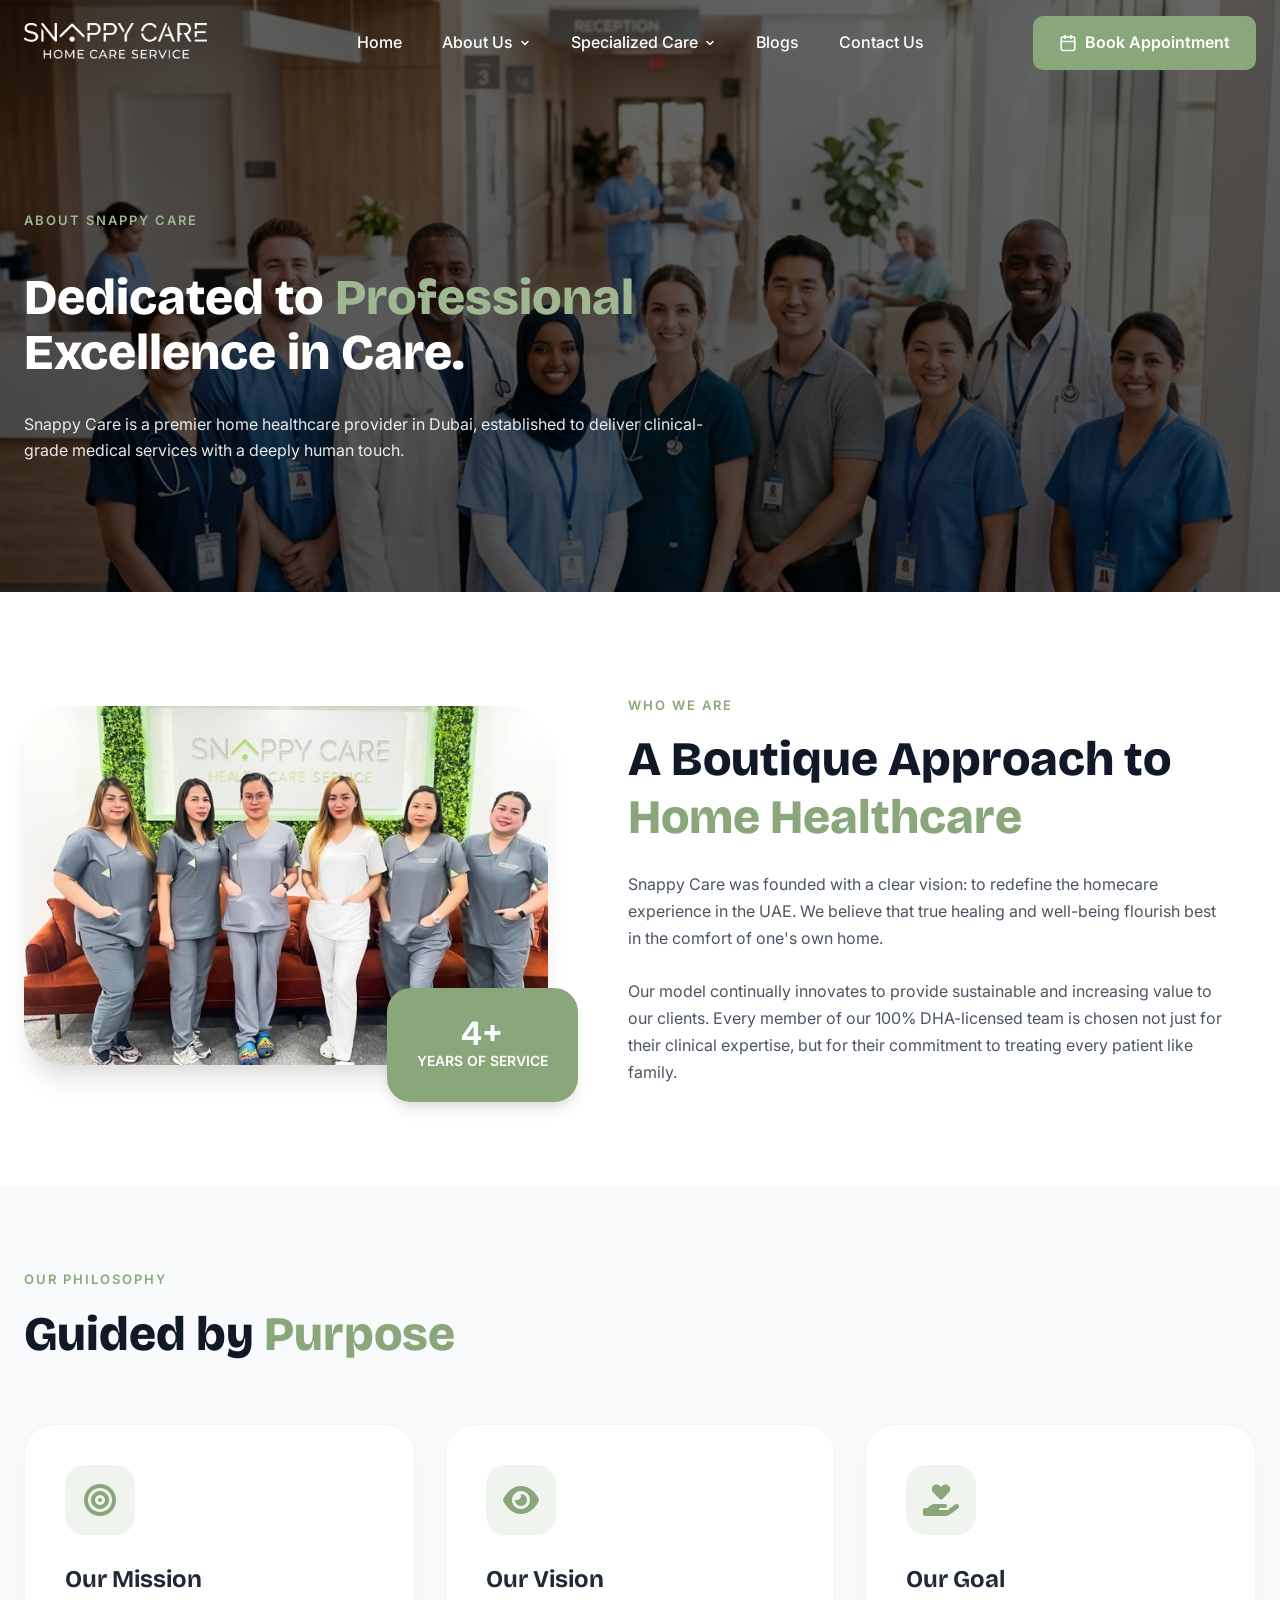
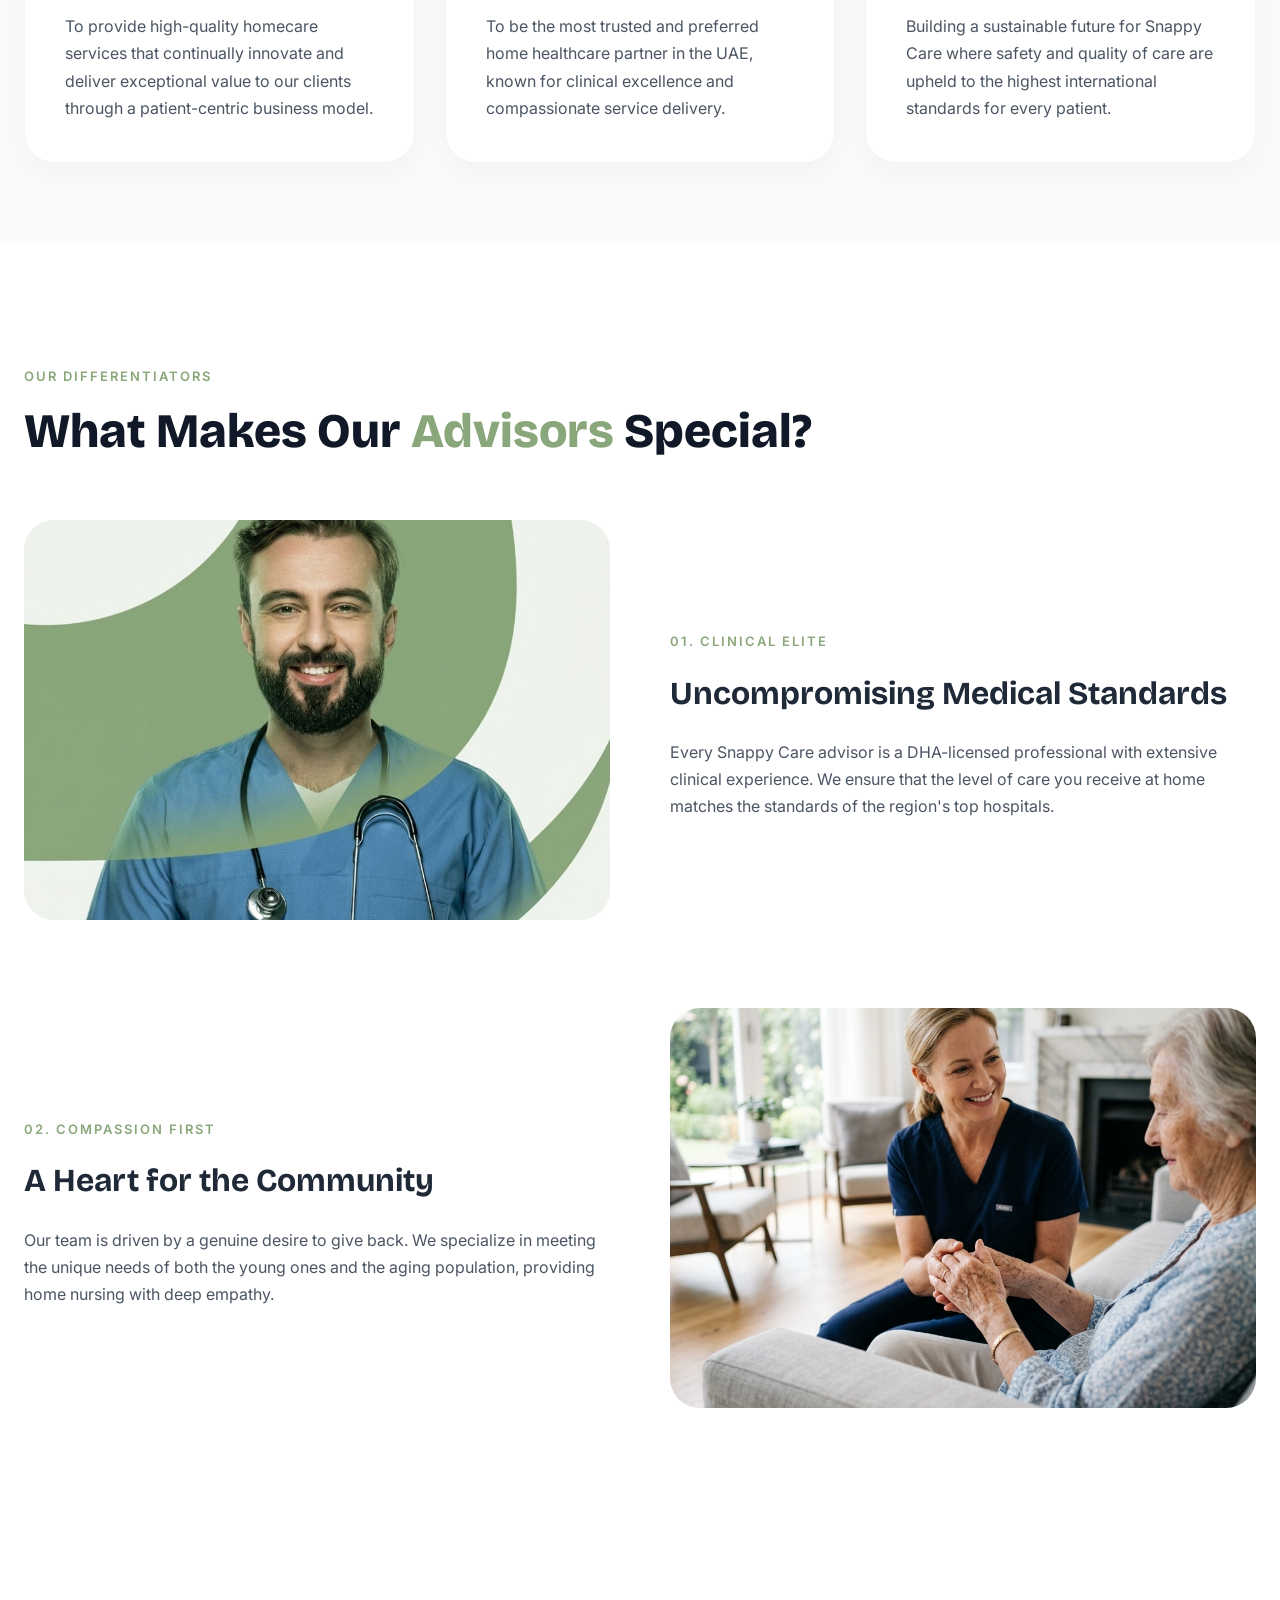
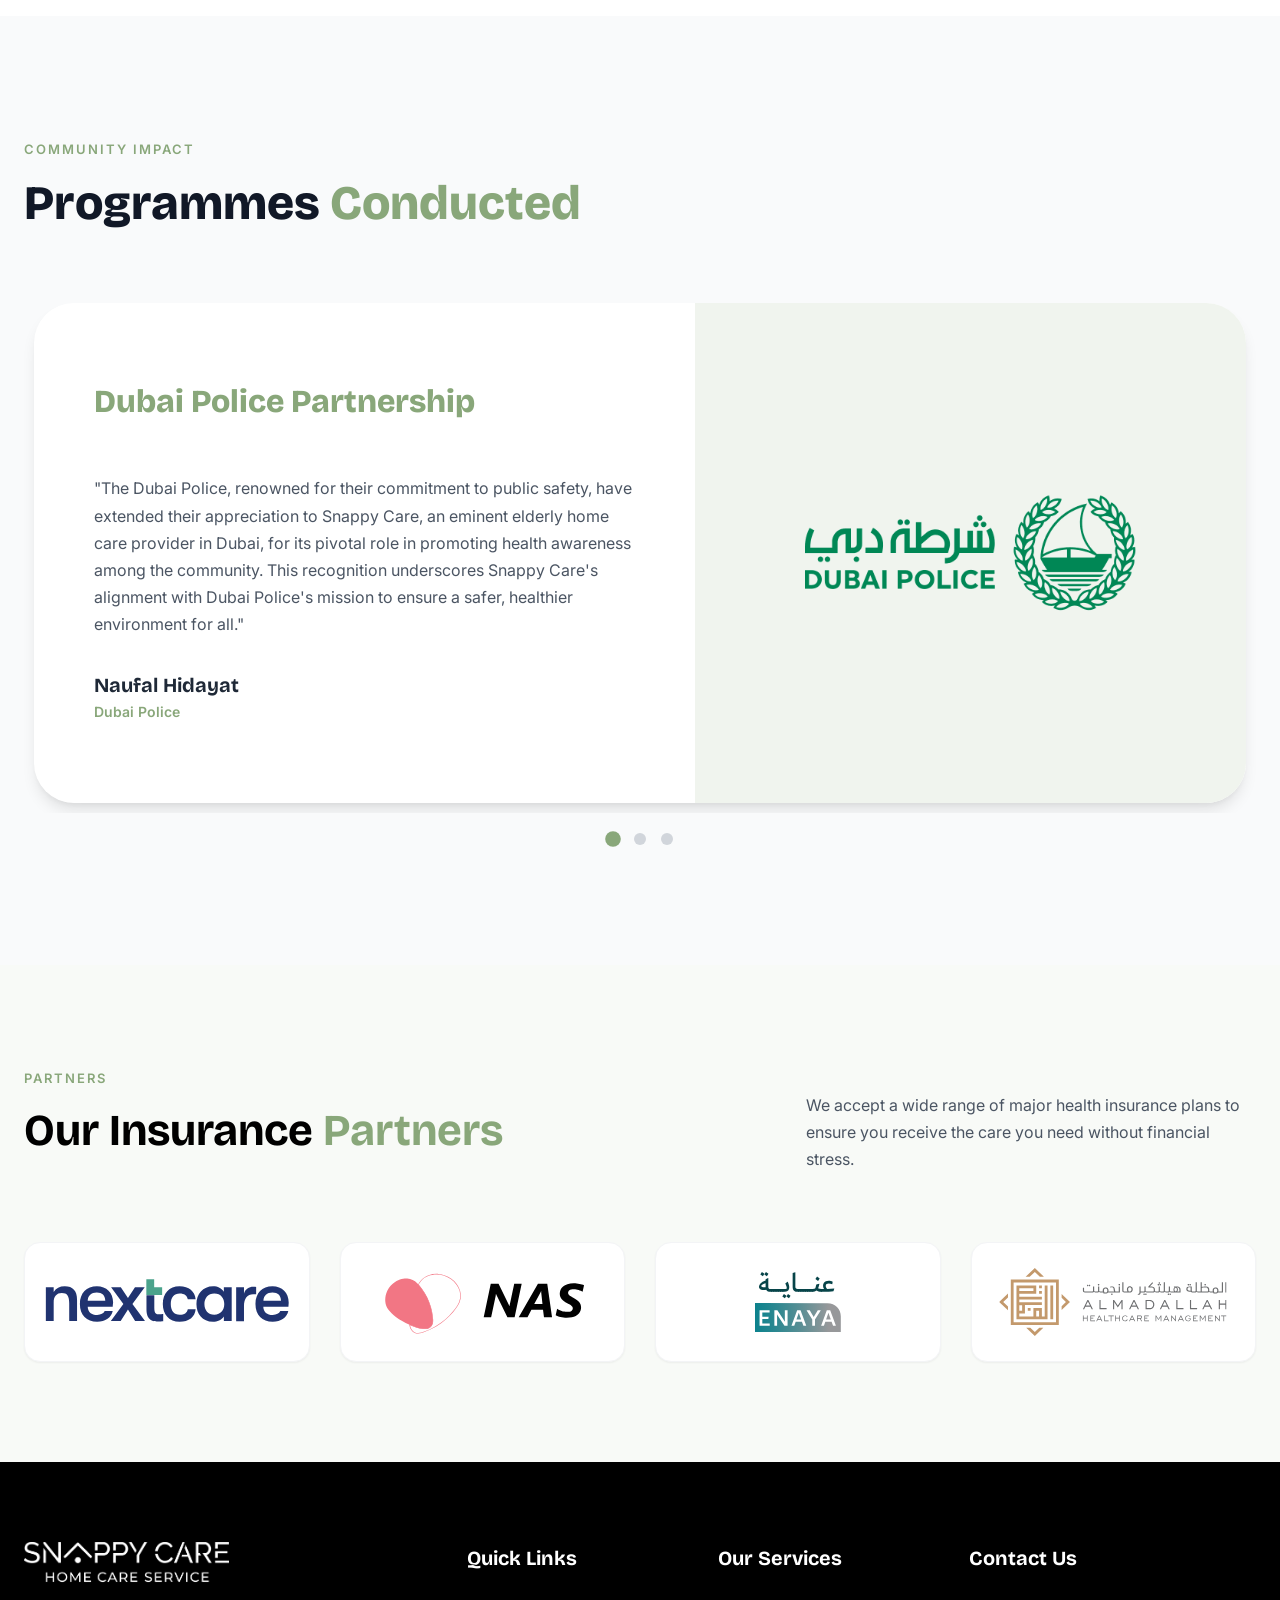
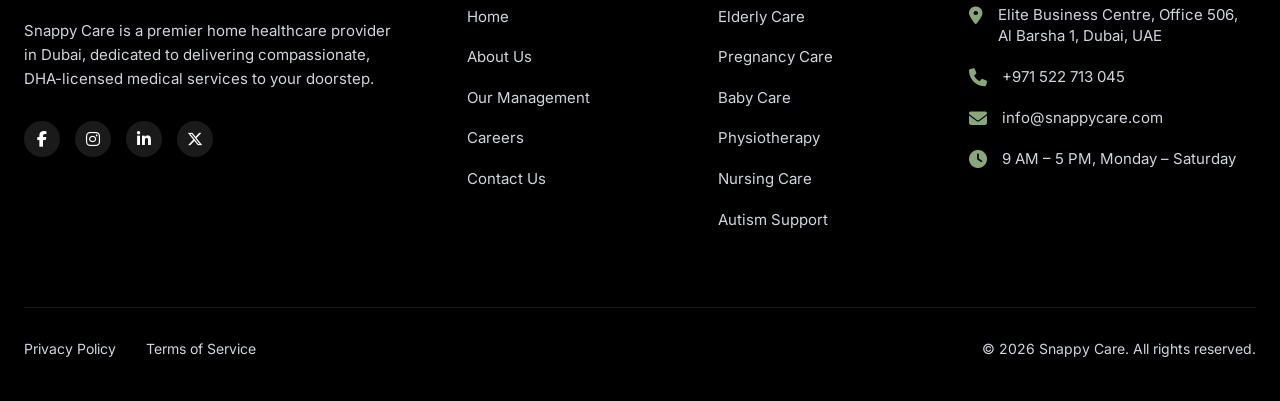
==== commit 34f1becd: "Update" ====
--- a/about.html
+++ b/about.html
@@ -50,7 +50,7 @@
                                 </svg>
                             </a>
                             <ul class="dropdown-menu">
-                                <li><a href="#" class="dropdown-link">Elderly Care</a></li>
+                                <li><a href="services.html" class="dropdown-link">Elderly Care</a></li>
                                 <li><a href="#" class="dropdown-link">Pregnancy Care</a></li>
                                 <li><a href="#" class="dropdown-link">Baby Care</a></li>
                                 <li><a href="#" class="dropdown-link">Physiotherapy Care</a></li>
@@ -339,7 +339,7 @@
                 <div class="footer-column">
                     <h4 class="footer-title">Our Services</h4>
                     <ul class="footer-links">
-                        <li><a href="#">Elderly Care</a></li>
+                        <li><a href="services.html">Elderly Care</a></li>
                         <li><a href="#">Pregnancy Care</a></li>
                         <li><a href="#">Baby Care</a></li>
                         <li><a href="#">Physiotherapy</a></li>
@@ -372,11 +372,11 @@
             </div>
 
             <div class="footer-bottom">
-                <p>&copy; 2026 Snappy Care. All rights reserved.</p>
                 <div class="footer-legal">
                     <a href="privacy-policy.html">Privacy Policy</a>
                     <a href="#">Terms of Service</a>
                 </div>
+                <p>&copy; 2026 Snappy Care. All rights reserved.</p>
             </div>
         </div>
     </footer>
--- a/styles.css
+++ b/styles.css
@@ -5,6 +5,978 @@
     margin: 0;
     padding: 0;
     box-sizing: border-box;
+}
+
+/* ===================================
+   SERVICES PAGE STYLES
+   =================================== */
+.services-page {
+    background:
+        radial-gradient(circle at top right, rgba(137, 167, 122, 0.18), transparent 28%),
+        linear-gradient(180deg, #f7faf6 0%, #ffffff 18%, #f7faf6 100%);
+}
+
+.services-page .section-header,
+.services-page .section-header.text-center,
+.services-page .services-faq-header {
+    text-align: left;
+    align-items: flex-start;
+    margin-left: 0;
+    margin-right: 0;
+}
+
+.services-page .section-header .section-description,
+.services-page .services-faq-header .section-description {
+    margin-left: 0;
+    margin-right: 0;
+}
+
+.services-page-header {
+    height: auto;
+    min-height: 720px;
+    padding: 200px 0 170px;
+    align-items: center;
+    background:
+        linear-gradient(90deg, rgba(10, 15, 12, 0.84) 0%, rgba(16, 24, 20, 0.72) 40%, rgba(16, 24, 20, 0.38) 100%),
+        radial-gradient(circle at top right, rgba(159, 184, 145, 0.18), transparent 24%),
+        url('assets/blog_elderly.png');
+    background-position: center, top right, center;
+    background-size: cover, auto, cover;
+    background-repeat: no-repeat;
+    background-attachment: scroll;
+}
+
+.services-page-header .page-header-content {
+    max-width: 760px;
+    padding: 36px;
+    border-radius: 32px;
+    /* -webkit-backdrop-filter: blur(6px); */
+}
+
+.services-overview {
+    position: relative;
+    margin-top: -110px;
+    padding-bottom: 120px;
+}
+
+.services-overview-grid {
+    display: grid;
+    grid-template-columns: minmax(0, 1.05fr) minmax(320px, 0.95fr);
+    gap: 36px;
+    align-items: stretch;
+    border-radius: 32px;
+    padding: 24px;
+    background-color: rgba(255, 255, 255, 0.97);    
+    border: 1px solid rgba(137, 167, 122, 0.14);
+    box-shadow: var(--shadow-xl);
+}
+
+.services-overview-copy {
+    padding: 28px;
+}
+
+.services-overview-copy .section-description + .section-description {
+    margin-top: 20px;
+}
+
+.services-overview-actions {
+    margin-top: 32px;
+}
+
+.services-overview-visual {
+    position: relative;
+    overflow: hidden;
+    min-height: 100%;
+    border-radius: 28px;
+}
+
+.services-overview-image-frame {
+    position: relative;
+    height: 100%;
+    min-height: 540px;
+}
+
+.services-overview-image-frame::before {
+    content: "";
+    position: absolute;
+    inset: 0 0 auto auto;
+    width: 180px;
+    height: 180px;
+    border-radius: 36px;
+    background: rgba(227, 238, 219, 0.75);
+    filter: blur(4px);
+}
+
+.services-overview-image-frame img {
+    position: relative;
+    z-index: 1;
+    width: 100%;
+    height: 100%;
+    min-height: 500px;
+    object-fit: cover;
+    border-radius: 28px;
+    display: block;
+}
+
+.service-cards-section,
+.benefits-section,
+.booking-steps-section {
+    padding: 120px 0;
+}
+
+.service-cards-section {
+    background: transparent;
+}
+
+.why-choose-services,
+.importance-section {
+    padding: 120px 0;
+    background-color: rgba(255, 255, 255, 0.8);
+}
+
+.service-carousel {
+    max-width: 1280px;
+    margin: 0 auto;
+}
+
+.service-carousel-header {
+    display: flex;
+    justify-content: flex-end;
+    margin-bottom: 24px;
+}
+
+.service-carousel-nav {
+    display: flex;
+    gap: 12px;
+}
+
+.service-carousel-viewport {
+    overflow: hidden;
+}
+
+.service-carousel-track {
+    display: flex;
+    gap: 24px;
+    transition: transform 0.7s cubic-bezier(0.25, 1, 0.5, 1);
+    will-change: transform;
+}
+
+.service-carousel-slide {
+    flex: 0 0 calc((100% - 48px) / 3);
+    width: calc((100% - 48px) / 3);
+    padding: 6px 0;
+}
+
+.service-carousel-slide .service-feature-card {
+    min-height: 470px;
+    aspect-ratio: auto;
+    margin: 0;
+    justify-content: flex-start;
+    padding: 34px 30px 22px;
+    background: var(--white);
+    border: 1px solid rgba(137, 167, 122, 0.18);
+    box-shadow: none;
+}
+
+.service-carousel-slide .service-feature-card:hover {
+    box-shadow: none;
+    transform: translateY(-4px);
+}
+
+.service-carousel-slide .service-feature-icon {
+    width: 72px;
+    height: 72px;
+    margin-bottom: 26px;
+    border-radius: 24px;
+    font-size: 28px;
+    background: linear-gradient(180deg, #f1f5ed 0%, #ebf1e5 100%);
+    color: var(--primary-color);
+}
+
+.service-carousel-slide .service-feature-card h3 {
+    font-size: 24px;
+    line-height: 1.25;
+    margin-bottom: 18px;
+    max-width: 260px;
+}
+
+.service-carousel-slide .service-feature-card p {
+    font-size: 15px;
+    line-height: 1.75;
+    color: #536173;
+}
+
+.service-carousel-slide .service-feature-card .btn-primary,
+.service-carousel-slide .service-feature-card .btn-secondary {
+    margin-top: 18px;
+    padding: 14px 24px;
+    font-size: 16px;
+    border-radius: 16px;
+}
+
+.service-carousel-dots {
+    display: flex;
+    justify-content: center;
+    gap: 12px;
+    margin-top: 24px;
+}
+
+.service-carousel-dot {
+    width: 10px;
+    height: 10px;
+    border-radius: 999px;
+    background-color: rgba(137, 167, 122, 0.28);
+    transition: transform 0.3s ease, background-color 0.3s ease;
+}
+
+.service-carousel-dot.active {
+    background-color: var(--primary-color);
+    transform: scale(1.2);
+}
+
+.benefits-scroll-layout {
+    display: block;
+}
+
+.benefits-scroll-card {
+    position: sticky;
+    top: 112px;
+    margin-bottom: 16vh;
+}
+
+.benefits-scroll-card:last-child {
+    margin-bottom: 0;
+}
+
+.benefits-scroll-card-inner {
+    display: grid;
+    grid-template-columns: minmax(0, 1fr) minmax(240px, 0.44fr);
+    gap: 28px;
+    align-items: center;
+    padding: 24px 26px;
+    border-radius: 26px;
+    border: 1px solid rgba(137, 167, 122, 0.16);
+    background: linear-gradient(180deg, rgba(255, 255, 255, 0.98), rgba(247, 250, 246, 0.96));
+    box-shadow: 0 18px 44px rgba(16, 24, 20, 0.08);
+    opacity: 0.78;
+    transform: translateY(10px) scale(0.985);
+    transition: transform 0.4s ease, opacity 0.35s ease, box-shadow 0.35s ease, border-color 0.35s ease;
+}
+
+.benefits-scroll-card.is-active .benefits-scroll-card-inner {
+    opacity: 1;
+    transform: translateY(0) scale(1);
+    border-color: rgba(137, 167, 122, 0.32);
+    box-shadow: 0 24px 54px rgba(16, 24, 20, 0.12);
+}
+
+.benefits-scroll-card-head {
+    display: flex;
+    align-items: center;
+    gap: 16px;
+    margin-bottom: 14px;
+}
+
+.benefits-scroll-index {
+    flex: 0 0 auto;
+    font-family: var(--font-heading);
+    font-size: 20px;
+    font-weight: 700;
+    letter-spacing: -0.02em;
+    color: #0f1725;
+}
+
+.benefits-scroll-card h3 {
+    font-family: var(--font-heading);
+    font-size: clamp(24px, 2.3vw, 32px);
+    line-height: 1.08;
+    font-weight: 700;
+    letter-spacing: -0.03em;
+    color: #0f1725;
+}
+
+.benefits-scroll-card p {
+    max-width: 620px;
+    font-size: 16px;
+    line-height: 1.65;
+    color: #4e5d70;
+}
+
+.benefits-scroll-media {
+    min-width: 0;
+}
+
+.benefits-scroll-media img {
+    width: 100%;
+    height: 100%;
+    min-height: 220px;
+    object-fit: cover;
+    display: block;
+    border-radius: 22px;
+    border: 1px solid rgba(137, 167, 122, 0.14);
+    background: linear-gradient(180deg, rgba(247, 250, 246, 0.88), rgba(235, 243, 229, 0.72));
+}
+
+.benefits-scroll-copy {
+    min-width: 0;
+}
+
+.benefits-scroll-card.is-active .benefits-scroll-media img {
+    transform: scale(1);
+}
+
+.benefits-scroll-media img {
+    transition: transform 0.45s ease, opacity 0.35s ease;
+}
+
+.benefits-scroll-card:not(.is-active) .benefits-scroll-media img {
+    transform: scale(0.985);
+    opacity: 0.96;
+}
+
+.benefits-scroll-list {
+    position: relative;
+}
+
+.benefits-scroll-card .benefits-scroll-card-inner {
+    overflow: hidden;
+}
+
+.service-feature-card,
+.benefit-card,
+.importance-card,
+.booking-step-card {
+    position: relative;
+    overflow: hidden;
+    border-radius: 28px;
+    border: 1px solid rgba(137, 167, 122, 0.14);
+    box-shadow: 0 20px 50px rgba(16, 24, 20, 0.05);
+    transition: transform 0.35s ease, box-shadow 0.35s ease, border-color 0.35s ease;
+}
+
+.service-feature-card:hover,
+.benefit-card:hover,
+.importance-card:hover,
+.booking-step-card:hover {
+    transform: translateY(-8px);
+    box-shadow: 0 28px 60px rgba(16, 24, 20, 0.12);
+    border-color: rgba(116, 148, 101, 0.42);
+}
+
+.service-feature-card {
+    display: flex;
+    flex-direction: column;
+    align-items: flex-start;
+    padding: 34px;
+    background: linear-gradient(180deg, #ffffff 0%, #f7faf6 100%);
+}
+
+.service-feature-card.featured {
+    background: linear-gradient(180deg, #eef5e7 0%, #dbe8cf 100%);
+}
+
+.service-feature-icon,
+.benefit-icon,
+.importance-icon {
+    width: 68px;
+    height: 68px;
+    display: inline-flex;
+    align-items: center;
+    justify-content: center;
+    border-radius: 22px;
+    margin-bottom: 26px;
+    font-size: 28px;
+    color: var(--primary-dark);
+    background-color: rgba(137, 167, 122, 0.12);
+}
+
+.service-feature-card h3,
+.benefit-card h3,
+.importance-card h3,
+.booking-step-card h3 {
+    font-family: var(--font-heading);
+    font-size: 26px;
+    line-height: 1.15;
+    color: var(--gray-900);
+    margin-bottom: 14px;
+}
+
+.service-feature-card p,
+.benefit-card p,
+.importance-card p,
+.booking-step-card p {
+    color: var(--gray-600);
+    line-height: 1.7;
+}
+
+.service-feature-card .btn-primary,
+.service-feature-card .btn-secondary {
+    margin-top: 28px;
+}
+
+.why-choose-grid {
+    display: grid;
+    grid-template-columns: minmax(0, 1fr) minmax(0, 0.95fr);
+    gap: 32px;
+    align-items: stretch;
+    border-radius: 32px;
+    padding: 24px;
+    background-color: rgba(255, 255, 255, 0.97);
+    border: 1px solid rgba(137, 167, 122, 0.14);
+    box-shadow: var(--shadow-xl);
+}
+
+.why-choose-copy {
+    padding: 28px;
+}
+
+.why-choose-copy .section-description + .section-description {
+    margin-top: 18px;
+}
+
+.why-choose-actions {
+    margin-top: 28px;
+}
+
+.why-choose-photo {
+    position: relative;
+    overflow: hidden;
+    min-height: 100%;
+    border-radius: 28px;
+}
+
+.why-choose-photo-frame {
+    position: relative;
+    height: 100%;
+    min-height: 540px;
+}
+
+.why-choose-photo-frame::before {
+    content: "";
+    position: absolute;
+    inset: 0 0 auto auto;
+    width: 180px;
+    height: 180px;
+    border-radius: 36px;
+    background: rgba(227, 238, 219, 0.75);
+    filter: blur(4px);
+}
+
+.why-choose-photo-frame img {
+    position: relative;
+    z-index: 1;
+    width: 100%;
+    height: 100%;
+    min-height: 500px;
+    object-fit: cover;
+    border-radius: 28px;
+    display: block;
+}
+
+.benefits-section {
+    padding: 88px 0 92px;
+    background: linear-gradient(180deg, rgba(239, 245, 234, 0.76) 0%, rgba(255, 255, 255, 0.95) 100%);
+}
+
+.benefits-section .section-header {
+    margin-bottom: 34px;
+}
+
+.benefits-grid {
+    display: grid;
+    grid-template-columns: repeat(3, minmax(0, 1fr));
+    gap: 22px;
+}
+
+.benefit-card {
+    padding: 32px;
+    background: linear-gradient(180deg, #ffffff 0%, #f3f8ef 100%);
+}
+
+.benefit-card:nth-child(2n) {
+    background: linear-gradient(180deg, #eef5e9 0%, #ffffff 100%);
+}
+
+.benefit-card-wide {
+    grid-column: span 3;
+    display: grid;
+    grid-template-columns: auto 1fr;
+    gap: 24px;
+    align-items: center;
+}
+
+.benefit-card-wide .benefit-icon {
+    margin-bottom: 0;
+}
+
+.importance-grid {
+    display: grid;
+    grid-template-columns: repeat(4, minmax(0, 1fr));
+    gap: 22px;
+}
+
+.importance-card {
+    min-height: 420px;
+    padding: 0;
+    display: flex;
+    align-items: flex-end;
+    background-color: #dfe9d8;
+}
+
+.importance-card img {
+    position: absolute;
+    inset: 0;
+    width: 100%;
+    height: 100%;
+    object-fit: cover;
+    transition: transform 0.65s cubic-bezier(0.25, 1, 0.5, 1), filter 0.45s ease;
+}
+
+.importance-card::before {
+    content: "";
+    position: absolute;
+    inset: 0;
+    background:
+        linear-gradient(180deg, rgba(15, 23, 37, 0.06) 0%, rgba(15, 23, 37, 0.2) 42%, rgba(9, 15, 12, 0.84) 100%),
+        linear-gradient(180deg, rgba(137, 167, 122, 0.05) 0%, rgba(137, 167, 122, 0.22) 100%);
+    z-index: 1;
+    transition: opacity 0.35s ease;
+}
+
+.importance-card-overlay {
+    position: relative;
+    z-index: 2;
+    width: 100%;
+    padding: 24px;
+    color: var(--white);
+    transform: translateY(0);
+    transition: transform 0.35s ease;
+}
+
+.importance-card h3 {
+    color: var(--white);
+    margin-bottom: 0;
+}
+
+.importance-card p {
+    color: rgba(255, 255, 255, 0.84);
+    max-width: 26ch;
+    max-height: 0;
+    opacity: 0;
+    overflow: hidden;
+    transform: translateY(16px);
+    transition: max-height 0.45s ease, opacity 0.35s ease, transform 0.35s ease, margin-top 0.35s ease;
+}
+
+.importance-card.is-visible p {
+    max-height: 180px;
+    opacity: 1;
+    margin-top: 12px;
+    transform: translateY(0);
+}
+
+.importance-card:hover {
+    transform: translateY(-10px);
+    box-shadow: 0 30px 70px rgba(16, 24, 20, 0.16);
+    border-color: rgba(137, 167, 122, 0.38);
+}
+
+.importance-card:hover img {
+    transform: scale(1.06);
+    filter: saturate(1.05);
+}
+
+.importance-card:hover::before {
+    opacity: 0.98;
+    background:
+        linear-gradient(180deg, rgba(15, 23, 37, 0.04) 0%, rgba(35, 58, 26, 0.24) 38%, rgba(28, 45, 21, 0.88) 100%),
+        linear-gradient(180deg, rgba(137, 167, 122, 0.1) 0%, rgba(137, 167, 122, 0.34) 100%);
+}
+
+.importance-card:hover .importance-card-overlay {
+    transform: translateY(-4px);
+}
+
+.importance-card:hover h3 {
+    color: #f4f8f1;
+}
+
+.booking-steps-section {
+    position: relative;
+    overflow: hidden;
+    background:
+        radial-gradient(circle at 8% 10%, rgba(137, 167, 122, 0.18), transparent 28%),
+        linear-gradient(180deg, #ffffff 0%, #f3f8ef 100%);
+}
+
+.booking-steps-section::before {
+    content: "";
+    position: absolute;
+    inset: 78px 0 auto;
+    height: 1px;
+    background: linear-gradient(90deg, transparent, rgba(137, 167, 122, 0.28), transparent);
+}
+
+.booking-steps-section .container {
+    position: relative;
+    z-index: 1;
+}
+
+.booking-steps-section .section-header {
+    align-items: center;
+    max-width: 760px;
+    margin-right: auto;
+    margin-left: auto;
+    text-align: center;
+}
+
+.booking-steps-grid {
+    position: relative;
+    display: grid;
+    grid-template-columns: repeat(3, minmax(0, 1fr));
+    gap: 18px;
+    max-width: 1180px;
+    margin: 0 auto;
+    padding-top: 18px;
+}
+
+.booking-steps-grid::before {
+    content: "";
+    position: absolute;
+    top: 68px;
+    left: 15%;
+    right: 15%;
+    height: 2px;
+    background: linear-gradient(90deg, rgba(137, 167, 122, 0), rgba(137, 167, 122, 0.42), rgba(137, 167, 122, 0));
+}
+
+.booking-step-card {
+    display: block;
+    min-height: 330px;
+    padding: 28px;
+    background: rgba(255, 255, 255, 0.92);
+    border-color: rgba(137, 167, 122, 0.18);
+    box-shadow: 0 18px 44px rgba(22, 34, 17, 0.06);
+}
+
+.booking-step-card::after {
+    content: "";
+    position: absolute;
+    right: -44px;
+    bottom: -52px;
+    width: 148px;
+    height: 148px;
+    border-radius: 50%;
+    background: rgba(137, 167, 122, 0.1);
+}
+
+.booking-step-card.featured {
+    color: #ffffff;
+    background:
+        linear-gradient(145deg, rgba(58, 84, 48, 0.96), rgba(116, 148, 101, 0.94)),
+        #749465;
+    border-color: rgba(77, 113, 64, 0.32);
+    box-shadow: 0 26px 60px rgba(47, 69, 39, 0.22);
+}
+
+.booking-step-card.featured::after {
+    background: rgba(255, 255, 255, 0.12);
+}
+
+.booking-step-number {
+    position: relative;
+    z-index: 1;
+    display: inline-flex;
+    align-items: center;
+    justify-content: center;
+    min-width: 54px;
+    padding: 8px 14px;
+    border-radius: 999px;
+    margin: 0 0 42px;
+    background-color: #eef3ea;
+    color: var(--primary-dark);
+    font-size: 12px;
+    font-weight: 800;
+    letter-spacing: 1.8px;
+}
+
+.booking-step-card.featured .booking-step-number {
+    color: #ffffff;
+    background-color: rgba(255, 255, 255, 0.16);
+}
+
+.booking-step-card h3,
+.booking-step-card p {
+    position: relative;
+    z-index: 1;
+}
+
+.booking-step-card h3 {
+    max-width: 310px;
+    margin-bottom: 16px;
+    font-size: clamp(23px, 2vw, 30px);
+}
+
+.booking-step-card p {
+    max-width: 360px;
+    font-size: 16px;
+}
+
+.booking-step-card.featured h3,
+.booking-step-card.featured p {
+    color: #ffffff;
+}
+
+.booking-step-card.featured p {
+    opacity: 0.88;
+}
+
+.booking-steps-action {
+    display: flex;
+    justify-content: center;
+    margin-top: 34px;
+}
+
+.booking-steps-action .btn-primary {
+    min-height: 56px;
+    padding: 16px 24px;
+    border-radius: 999px;
+    box-shadow: 0 18px 36px rgba(116, 148, 101, 0.24);
+}
+
+.services-faq {
+    background-color: #ffffff;
+    padding-top: 40px;
+}
+
+.services-faq .faq-desc-area {
+    max-width: 620px;
+}
+
+@media (max-width: 1200px) {
+    .service-carousel {
+        max-width: 100%;
+    }
+
+    .service-carousel-slide {
+        flex: 0 0 calc((100% - 24px) / 2);
+        width: calc((100% - 24px) / 2);
+    }
+
+    .benefits-scroll-card h3 {
+        font-size: clamp(22px, 2.2vw, 28px);
+    }
+
+    .benefits-scroll-card-inner {
+        grid-template-columns: minmax(0, 1fr) minmax(220px, 0.4fr);
+        gap: 22px;
+    }
+
+    .benefits-grid {
+        grid-template-columns: repeat(2, minmax(0, 1fr));
+    }
+
+    .importance-grid {
+        grid-template-columns: repeat(2, minmax(0, 1fr));
+    }
+
+    .benefit-card-wide {
+        grid-column: span 2;
+    }
+}
+
+@media (max-width: 1024px) {
+    .services-page-header {
+        min-height: 640px;
+        padding: 180px 0 140px;
+    }
+
+    .services-overview {
+        margin-top: -80px;
+        padding-bottom: 100px;
+    }
+
+    .services-overview-grid,
+    .why-choose-grid {
+        grid-template-columns: 1fr;
+    }
+
+    .service-cards-section,
+    .why-choose-services,
+    .benefits-section,
+    .importance-section,
+    .booking-steps-section {
+        padding: 100px 0;
+    }
+
+    .booking-steps-grid {
+        grid-template-columns: 1fr;
+        max-width: 680px;
+    }
+
+    .booking-steps-grid::before {
+        display: none;
+    }
+
+    .booking-step-card {
+        min-height: auto;
+    }
+
+}
+
+@media (max-width: 768px) {
+    .services-page-header {
+        min-height: 580px;
+        padding: 150px 0 120px;
+    }
+
+    .services-page-header .page-header-content {
+        padding: 24px;
+        border-radius: 24px;
+    }
+
+    .services-overview {
+        margin-top: -60px;
+        padding-bottom: 80px;
+    }
+
+    .services-overview-copy,
+    .why-choose-copy,
+    .service-feature-card,
+    .benefit-card,
+    .importance-card,
+    .booking-step-card {
+        padding: 26px;
+        border-radius: 24px;
+    }
+
+    .benefits-grid,
+    .importance-grid,
+    .booking-steps-grid {
+        grid-template-columns: 1fr;
+    }
+
+    .benefit-card-wide {
+        grid-column: span 1;
+        grid-template-columns: 1fr;
+        gap: 0;
+    }
+
+    .benefit-card-wide .benefit-icon {
+        margin-bottom: 26px;
+    }
+
+    .services-overview-image-frame {
+        min-height: 360px;
+    }
+
+    .services-overview-image-frame img {
+        min-height: 336px;
+        border-radius: 20px;
+    }
+
+    .services-overview-grid {
+        padding: 14px;
+        gap: 18px;
+        border-radius: 24px;
+    }
+
+    .services-overview-copy {
+        padding: 12px;
+    }
+
+    .why-choose-grid {
+        padding: 14px;
+        gap: 18px;
+        border-radius: 24px;
+    }
+
+    .why-choose-copy {
+        padding: 12px;
+    }
+
+    .benefits-scroll-card {
+        position: relative;
+        top: auto;
+        margin-bottom: 18px;
+    }
+
+    .benefits-scroll-card-inner {
+        grid-template-columns: 1fr;
+        gap: 16px;
+        padding: 22px 22px 24px;
+        border-radius: 22px;
+    }
+
+    .benefits-scroll-card-head {
+        gap: 12px;
+        margin-bottom: 14px;
+    }
+
+    .benefits-scroll-index {
+        font-size: 18px;
+    }
+
+    .benefits-scroll-card h3 {
+        font-size: 24px;
+    }
+
+    .benefits-scroll-card p {
+        font-size: 15px;
+    }
+
+    .benefits-scroll-media img {
+        min-height: 240px;
+        border-radius: 18px;
+    }
+
+    .service-feature-card h3,
+    .benefit-card h3,
+    .importance-card h3,
+    .booking-step-card h3 {
+        font-size: 22px;
+    }
+
+    .importance-card {
+        min-height: 360px;
+        padding: 0;
+    }
+
+    .importance-card-overlay {
+        padding: 20px;
+    }
+
+    .importance-card p {
+        max-width: none;
+    }
+
+    .why-choose-photo-frame {
+        min-height: 360px;
+    }
+
+    .why-choose-photo-frame img {
+        min-height: 336px;
+        border-radius: 20px;
+    }
+
+    .service-carousel-header {
+        margin-bottom: 18px;
+    }
+
+    .service-carousel-track {
+        gap: 18px;
+    }
+
+    .service-carousel-slide {
+        flex: 0 0 100%;
+        width: 100%;
+    }
+
+    .service-carousel-slide .service-feature-card {
+        max-width: none;
+        aspect-ratio: auto;
+        min-height: 0;
+    }
 }
 
 :root {
@@ -412,7 +1384,7 @@
     width: 100%;
     height: 100%;
     background: linear-gradient(135deg,
-            rgba(0, 0, 0, 0.7) 0%,
+            rgba(0, 0, 0, 0.3) 0%,
             rgba(0, 0, 0, 0.5) 50%,
             rgba(0, 0, 0, 0.6) 100%);
     z-index: 1;
@@ -630,16 +1602,19 @@
         transform: none;
         box-shadow: none;
         border: none;
-        padding: 0 0 8px 16px;
+        padding: 0 0 0 16px;
         max-height: 0;
         overflow: hidden;
+        pointer-events: none;
         transition: max-height 0.4s cubic-bezier(0.25, 1, 0.5, 1);
         background-color: transparent;
     }
 
     .nav-item.dropdown-active .dropdown-menu {
         max-height: 800px;
-        margin-top: -4px;
+        padding-bottom: 8px;
+        margin-top: -2px;
+        pointer-events: auto;
     }
 
     .dropdown-link {
@@ -1769,14 +2744,11 @@
 }
 
 .faq-icon {
-    width: 32px;
-    height: 32px;
-    border: 1px solid var(--gray-200);
-    border-radius: 50%;
-    display: flex;
-    align-items: center;
-    justify-content: center;
-    font-size: 12px;
+    flex: 0 0 auto;
+    display: inline-block;
+    font-size: 20px;
+    font-weight: 500;
+    line-height: 1;
     color: var(--gray-400);
     transition: all 0.3s ease;
 }
@@ -1786,7 +2758,6 @@
 }
 
 .faq-item:hover .faq-icon {
-    border-color: var(--primary-color);
     color: var(--primary-color);
 }
 
@@ -1811,10 +2782,7 @@
 }
 
 .faq-item.active .faq-icon {
-    background-color: var(--primary-color);
-    border-color: var(--primary-color);
-    color: var(--white);
-    transform: rotate(45deg);
+    color: var(--primary-color);
 }
 
 .faq-item.active .faq-question h3 {
@@ -2094,6 +3062,7 @@
     gap: 30px;
 }
 
+/* Base Insight Card (Used on Home Page) */
 .insight-card {
     background-color: var(--white);
     border-radius: 20px;
@@ -2150,7 +3119,6 @@
 
 .tag-event {
     background-color: #6366f1;
-    /* Event Indigo Accent */
 }
 
 .insight-content {
@@ -2175,7 +3143,8 @@
     margin-bottom: 15px;
 }
 
-.insight-title-link a {
+.insight-title-link a,
+.insight-title a {
     font-family: var(--font-heading);
     font-size: 20px;
     font-weight: 700;
@@ -2185,7 +3154,8 @@
     transition: color 0.3s ease;
 }
 
-.insight-title-link a:hover {
+.insight-title-link a:hover,
+.insight-title a:hover {
     color: var(--primary-color);
 }
 
@@ -2212,6 +3182,382 @@
 .insight-more:hover {
     gap: 12px;
     color: var(--primary-color);
+}
+
+/* Redesigned Blog Page Styles - Modern UI */
+.blogs-page {
+    background-color: #f8faf9; /* Subtle off-white/greenish tint */
+    padding: 80px 0 120px;
+}
+
+
+
+/* Blog Controls */
+.blog-controls {
+    display: flex;
+    justify-content: space-between;
+    align-items: center;
+    margin-bottom: 60px;
+    gap: 40px;
+    border-bottom: 1px solid var(--gray-100);
+    padding-bottom: 30px;
+}
+
+.search-container {
+    flex: 1;
+    max-width: 650px;
+}
+
+.search-input-wrapper {
+    position: relative;
+    display: flex;
+    align-items: center;
+}
+
+.search-input-wrapper i {
+    position: absolute;
+    left: 16px;
+    color: var(--gray-400);
+    font-size: 14px;
+}
+
+.search-input-wrapper input {
+    width: 100%;
+    padding: 12px 16px 12px 44px;
+    border: 1px solid var(--gray-200);
+    border-radius: 14px;
+    font-family: var(--font-body);
+    font-size: 14px;
+    background-color: var(--gray-50);
+    transition: all 0.3s ease;
+}
+
+.search-input-wrapper input:focus {
+    outline: none;
+    border-color: var(--primary-color);
+    background-color: var(--white);
+    box-shadow: 0 0 0 4px rgba(137, 167, 122, 0.1);
+}
+
+.filter-dropdowns {
+    display: flex;
+    gap: 16px;
+    align-items: center;
+}
+
+/* Custom Dropdown Styling (Shadcn-inspired) */
+.custom-dropdown {
+    position: relative;
+    width: 200px;
+}
+
+.dropdown-trigger {
+    width: 100%;
+    padding: 10px 16px;
+    background-color: var(--white);
+    border: 1px solid var(--gray-200);
+    border-radius: 12px;
+    display: flex;
+    justify-content: space-between;
+    align-items: center;
+    font-family: var(--font-body);
+    font-size: 14px;
+    font-weight: 500;
+    color: var(--secondary-color);
+    cursor: pointer;
+    transition: all 0.2s ease;
+}
+
+.dropdown-trigger:hover,
+.custom-dropdown.open .dropdown-trigger {
+    background-color: #f0f4ee;
+    border-color: var(--primary-color);
+    color: var(--primary-color);
+}
+
+.dropdown-trigger:hover i,
+.custom-dropdown.open .dropdown-trigger i {
+    color: var(--primary-color);
+}
+
+.dropdown-trigger i {
+    font-size: 12px;
+    color: var(--gray-400);
+    transition: transform 0.3s ease;
+}
+
+.custom-dropdown.open .dropdown-trigger i {
+    transform: rotate(180deg);
+}
+
+.dropdown-menu {
+    position: absolute;
+    top: calc(100% + 8px);
+    left: 0;
+    width: 100%;
+    background-color: var(--white);
+    border: 1px solid var(--gray-200);
+    border-radius: 12px;
+    box-shadow: 0 10px 25px -5px rgba(0, 0, 0, 0.1);
+    padding: 6px;
+    z-index: 100;
+    opacity: 0;
+    visibility: hidden;
+    transform: translateY(-10px);
+    transition: all 0.2s cubic-bezier(0.4, 0, 0.2, 1);
+}
+
+.custom-dropdown.open .dropdown-menu {
+    opacity: 1;
+    visibility: visible;
+    transform: translateY(0);
+}
+
+.dropdown-item {
+    padding: 10px 12px;
+    border-radius: 8px;
+    font-size: 14px;
+    color: var(--gray-700);
+    cursor: pointer;
+    transition: all 0.2s ease;
+}
+
+.dropdown-item:hover {
+    background-color: #f0f4ee;
+    color: var(--primary-color);
+}
+
+.dropdown-item.active {
+    background-color: transparent;
+    color: var(--primary-color);
+    font-weight: 700;
+}
+
+.dropdown-item.active::after {
+    content: '\f00c'; /* Font Awesome check icon */
+    font-family: 'Font Awesome 6 Free';
+    font-weight: 900;
+    float: right;
+    font-size: 12px;
+}
+
+/* Enhanced Grid & Cards */
+.blogs-page .insights-grid {
+    gap: 40px;
+}
+
+.blogs-page .insight-card {
+    background-color: var(--white);
+    border: 1px solid var(--gray-100);
+    border-radius: 20px;
+    overflow: hidden;
+    padding: 0;
+    transition: all 0.4s cubic-bezier(0.4, 0, 0.2, 1);
+    display: flex;
+    flex-direction: column;
+}
+
+.blogs-page .insight-card:hover {
+    transform: translateY(-8px);
+    box-shadow: 0 20px 40px -10px rgba(0, 0, 0, 0.08);
+    border-color: var(--gray-200);
+}
+
+.blogs-page .insight-image {
+    height: 240px;
+    position: relative;
+    overflow: hidden;
+}
+
+.blogs-page .insight-image img {
+    width: 100%;
+    height: 100%;
+    object-fit: cover;
+    transition: transform 0.6s ease;
+}
+
+.blogs-page .insight-card:hover .insight-image img {
+    transform: scale(1.08);
+}
+
+.card-category {
+    position: absolute;
+    bottom: 16px;
+    left: 16px;
+    background-color: rgba(255, 255, 255, 0.95);
+    backdrop-filter: blur(8px);
+    padding: 6px 14px;
+    border-radius: 8px;
+    font-size: 11px;
+    font-weight: 700;
+    color: var(--secondary-color);
+    text-transform: uppercase;
+    letter-spacing: 0.5px;
+    box-shadow: 0 4px 10px rgba(0,0,0,0.05);
+}
+
+.blogs-page .insight-content {
+    padding: 32px; /* Uniform generous padding */
+    flex-grow: 1;
+    display: flex;
+    flex-direction: column;
+    gap: 16px;
+}
+
+.blogs-page .insight-content > * {
+    margin: 0;
+}
+
+.blogs-page .insight-meta {
+    display: flex;
+    align-items: center;
+    gap: 16px;
+    margin-bottom: 12px;
+}
+
+.blogs-page .meta-item {
+    display: flex;
+    align-items: center;
+    gap: 6px;
+    font-size: 13px;
+    color: var(--gray-500);
+}
+
+.blogs-page .meta-item i {
+    color: var(--primary-color);
+    font-size: 12px;
+}
+
+.blogs-page .insight-date {
+    display: none; /* Replaced by meta-item */
+}
+
+.blogs-page .insight-title {
+    margin-bottom: 15px;
+}
+
+.blogs-page .insight-title a {
+    font-size: 22px;
+    font-weight: 700;
+    line-height: 1.3;
+    color: var(--secondary-color);
+    text-decoration: none;
+    transition: color 0.3s ease;
+}
+
+.blogs-page .insight-title a:hover {
+    color: var(--primary-color);
+}
+
+.blogs-page .insight-excerpt {
+    font-size: 15px;
+    line-height: 1.6;
+    color: var(--gray-600);
+}
+
+@media (max-width: 1024px) {
+    .featured-card {
+        grid-template-columns: 1fr;
+    }
+    .featured-image {
+        height: 320px;
+    }
+    .featured-content {
+        padding: 40px;
+    }
+}
+
+@media (max-width: 768px) {
+    .blog-controls {
+        flex-direction: column;
+        align-items: stretch;
+        gap: 16px;
+    }
+    .filter-dropdowns {
+        flex-direction: column;
+        gap: 12px;
+    }
+    .custom-dropdown {
+        width: 100%;
+    }
+    .search-container {
+        max-width: 100%;
+    }
+    .featured-title {
+        font-size: 28px;
+    }
+}
+
+/* Pagination */
+.pagination {
+    margin-top: 80px;
+    display: flex;
+    justify-content: space-between;
+    align-items: center;
+    padding-top: 40px;
+    border-top: 1px solid var(--gray-100);
+}
+
+.pagination-btn {
+    display: flex;
+    align-items: center;
+    gap: 8px;
+    padding: 12px 24px;
+    border: 1px solid var(--gray-200);
+    border-radius: 100px;
+    background-color: var(--white);
+    font-family: var(--font-body);
+    font-size: 14px;
+    font-weight: 600;
+    color: var(--gray-700);
+    cursor: pointer;
+    transition: all 0.3s ease;
+}
+
+.pagination-btn:hover {
+    border-color: var(--gray-400);
+    background-color: var(--gray-50);
+}
+
+.page-numbers {
+    display: flex;
+    align-items: center;
+    gap: 8px;
+}
+
+.page-number {
+    width: 36px;
+    height: 36px;
+    display: flex;
+    align-items: center;
+    justify-content: center;
+    font-family: var(--font-body);
+    font-size: 14px;
+    font-weight: 500;
+    color: var(--gray-600);
+    cursor: pointer;
+    border-radius: 50%;
+    transition: all 0.3s ease;
+}
+
+.page-number.active {
+    background-color: var(--primary-color);
+    color: var(--white);
+    font-weight: 700;
+}
+
+.pagination-btn:hover {
+    border-color: var(--primary-color);
+    color: var(--primary-color);
+    background-color: var(--white);
+}
+
+.page-number:hover:not(.active):not(.dots) {
+    background-color: var(--gray-100);
+}
+
+.page-number.dots {
+    cursor: default;
 }
 
 
@@ -2425,6 +3771,10 @@
 .about-page-header {
     background-color: var(--secondary-color);
     background-image: linear-gradient(rgba(0, 0, 0, 0.6), rgba(0, 0, 0, 0.7)), url('assets/careers_hero_bg.png');
+}
+
+.blogs-page-header {
+    background-image: linear-gradient(rgba(0, 0, 0, 0.6), rgba(0, 0, 0, 0.7)), url('assets/contact_header_bg.png');
 }
 
 .page-header-content {
@@ -2830,7 +4180,7 @@
 
 .btn-sm {
     padding: 8px 16px;
-    font-size: 14px;
+    font-size: 16px;
 }
 
 /* Responsive Contact */
@@ -4350,13 +5700,956 @@
     transition: all 0.8s cubic-bezier(0.4, 0, 0.2, 1);
 }
 
-.reveal.active {
-    opacity: 1;
-    transform: translateY(0);
-}
-
-.reveal-delay-1 { transition-delay: 0.1s; }
-.reveal-delay-2 { transition-delay: 0.2s; }
-.reveal-delay-3 { transition-delay: 0.3s; }
-.reveal-delay-4 { transition-delay: 0.4s; }
-.reveal-delay-5 { transition-delay: 0.5s; }+/* ===================================
+   UNIVERSAL MOBILE OPTIMIZATION
+   =================================== */
+
+@media (max-width: 768px) {
+    /* Global Spacing & Layout */
+    .container {
+        padding: 0 16px;
+    }
+
+    section {
+        padding: 60px 0 !important;
+    }
+
+    /* Responsive Typography */
+    h1, .page-title { font-size: 34px !important; line-height: 1.2 !important; }
+    h2, .section-title { font-size: 28px !important; line-height: 1.3 !important; }
+    h3 { font-size: 22px !important; }
+    p, .section-description { font-size: 15px !important; line-height: 1.6 !important; }
+
+    /* Navigation & Header */
+    .header .container {
+        padding: 8px 16px;
+    }
+
+    .mobile-menu-toggle {
+        width: 44px;
+        height: 44px;
+    }
+
+    /* Blog Controls & Search */
+    .blog-controls {
+        flex-direction: column;
+        align-items: stretch;
+        gap: 16px;
+        padding-bottom: 24px;
+        margin-bottom: 40px;
+    }
+
+    .search-container {
+        max-width: 100% !important;
+        width: 100%;
+    }
+
+    .search-input-wrapper input {
+        height: 48px; /* Increased touch target */
+        font-size: 16px; /* Prevent iOS zoom */
+        padding: 12px 16px 12px 48px;
+    }
+
+    .filter-dropdowns {
+        flex-direction: column;
+        width: 100%;
+        gap: 12px;
+    }
+
+    .custom-dropdown {
+        width: 100% !important;
+    }
+
+    .dropdown-trigger {
+        height: 48px; /* Increased touch target */
+        font-size: 15px;
+        padding: 0 16px;
+    }
+
+    .dropdown-menu {
+        position: relative;
+        top: 0;
+        left: 0;
+        width: 100%;
+        margin-top: 4px;
+        box-shadow: none;
+        border: 1px solid var(--gray-100);
+        transform: none !important;
+        opacity: 1 !important;
+        visibility: visible !important;
+        display: none; /* Controlled by open class */
+    }
+
+    .custom-dropdown.open .dropdown-menu {
+        display: block;
+    }
+
+    .dropdown-item {
+        padding: 12px 16px;
+        font-size: 15px;
+    }
+
+    /* Blog Cards (Stacked Layout) */
+    .insights-grid {
+        grid-template-columns: 1fr !important;
+        gap: 32px;
+    }
+
+    .blogs-page .insight-card {
+        flex-direction: column !important;
+        width: 100% !important;
+    }
+
+    .blogs-page .insight-image {
+        height: 220px !important;
+        width: 100% !important;
+    }
+
+    .blogs-page .insight-content {
+        padding: 24px !important;
+    }
+
+    .blogs-page .insight-meta {
+        flex-wrap: wrap;
+        gap: 12px;
+    }
+
+    /* Pagination (Mobile Friendly) */
+    .pagination {
+        flex-direction: column;
+        gap: 24px;
+        padding: 30px 16px;
+    }
+
+    .page-numbers {
+        order: -1;
+        gap: 10px;
+    }
+
+    .pagination-btn {
+        width: 100%;
+        justify-content: center;
+        height: 48px;
+    }
+}
+
+/* Touch Target Fixes for Modern Mobile Browsers */
+@media (pointer: coarse) {
+    .nav-link, .dropdown-link, .footer-links a, .filter-btn, .pagination-btn {
+        min-height: 44px;
+        display: flex;
+        align-items: center;
+    }
+}
+
+/* ===================================
+   BLOG POST PAGE
+   =================================== */
+.blog-post-page {
+    position: relative;
+    overflow-x: visible;
+    background: var(--gray-50);
+    padding-top: 96px;
+}
+
+.blog-post-page::before {
+    content: "";
+    position: absolute;
+    inset: 0 0 auto 0;
+    height: 640px;
+    background:
+        radial-gradient(circle at top right, rgba(159, 184, 145, 0.14), transparent 26%),
+        linear-gradient(145deg, rgba(255, 255, 255, 0.05), transparent 34%),
+        linear-gradient(180deg, #78916b 0, var(--primary-dark) 180px, #2f4527 100%);
+    pointer-events: none;
+}
+
+.blog-post-hero {
+    position: relative;
+    color: var(--white);
+    padding: 72px 0 46px;
+}
+
+.blog-post-hero-inner {
+    position: relative;
+    z-index: 1;
+    max-width: 1180px;
+}
+
+.blog-post-hero-copy {
+    max-width: 980px;
+    margin: 0 auto;
+    padding-bottom: 12px;
+    text-align: center;
+}
+
+.blog-post-chip {
+    display: inline-block;
+    font-family: var(--font-heading);
+    font-size: 12px;
+    font-weight: 700;
+    letter-spacing: 0.14em;
+    text-transform: uppercase;
+    color: var(--white);
+    background: rgba(255, 255, 255, 0.12);
+    border: 1px solid rgba(255, 255, 255, 0.18);
+    border-radius: 999px;
+    padding: 9px 14px;
+    margin-bottom: 18px;
+}
+
+.blog-post-kicker {
+    font-size: 13px;
+    letter-spacing: 0.18em;
+    text-transform: uppercase;
+    color: rgba(255, 255, 255, 0.74);
+    margin-bottom: 18px;
+}
+
+.blog-post-title {
+    font-family: var(--font-heading);
+    font-size: clamp(2.4rem, 4.8vw, 4.2rem);
+    line-height: 1.03;
+    letter-spacing: -0.04em;
+    margin-bottom: 18px;
+    max-width: none;
+    text-shadow: 0 2px 18px rgba(0, 0, 0, 0.08);
+}
+
+.blog-post-meta {
+    display: flex;
+    align-items: center;
+    justify-content: center;
+    gap: 18px;
+    flex-wrap: wrap;
+    font-size: 13px;
+    color: rgba(255, 255, 255, 0.76);
+    text-transform: uppercase;
+    letter-spacing: 0.12em;
+    font-family: var(--font-body);
+    margin-bottom: 24px;
+}
+
+.blog-post-meta span {
+    position: relative;
+    display: inline-flex;
+    align-items: center;
+    gap: 8px;
+}
+
+.blog-post-meta i {
+    font-size: 0.95em;
+    opacity: 0.9;
+}
+
+.blog-post-meta span:not(:last-child)::after {
+    content: "";
+    position: absolute;
+    top: 50%;
+    right: -10px;
+    width: 4px;
+    height: 4px;
+    border-radius: 50%;
+    background: rgba(255, 255, 255, 0.44);
+    transform: translateY(-50%);
+}
+
+.blog-post-cover .container {
+    max-width: 1200px;
+}
+
+.blog-post-cover-frame {
+    position: relative;
+    z-index: 1;
+    padding: 14px;
+    border-radius: 30px;
+    background: linear-gradient(180deg, rgba(255, 255, 255, 0.18), rgba(255, 255, 255, 0.08));
+    box-shadow: 0 26px 70px rgba(22, 35, 22, 0.12);
+}
+
+.blog-post-cover img {
+    display: block;
+    width: 100%;
+    aspect-ratio: 16 / 8;
+    object-fit: cover;
+    border-radius: 20px;
+    box-shadow: 0 30px 55px rgba(17, 24, 39, 0.12);
+}
+
+.blog-post-content-wrap {
+    position: relative;
+    padding: 52px 0 110px;
+}
+
+.related-articles {
+    padding: 0 0 110px;
+}
+
+.related-articles-head {
+    max-width: 780px;
+    margin: 0 0 38px;
+    text-align: left;
+}
+
+.related-articles-head .section-title {
+    color: var(--secondary-color);
+    margin-bottom: 14px;
+}
+
+.related-articles-head .section-title span {
+    color: var(--primary-dark);
+}
+
+.related-articles-head .section-description {
+    max-width: 640px;
+    color: var(--gray-600);
+}
+
+.related-articles-grid {
+    display: grid;
+    grid-template-columns: repeat(3, minmax(0, 1fr));
+    gap: 28px;
+}
+
+.related-articles .insight-card {
+    width: 100%;
+    border-radius: 22px;
+    box-shadow: 0 18px 44px rgba(30, 44, 30, 0.08);
+}
+
+.related-articles .insight-image {
+    height: 250px;
+}
+
+.related-articles .insight-content {
+    padding: 26px;
+}
+
+.blog-post-layout {
+    display: flex;
+    flex-direction: column;
+    align-items: start;
+    gap: 24px;
+    min-width: 0;
+    width: 100%;
+    max-width: 100%;
+}
+
+.blog-post-toc {
+    position: static;
+    align-self: start;
+    order: 2;
+    margin-top: 6px;
+    width: 100%;
+    max-width: 100%;
+}
+
+.blog-post-content {
+    order: 1;
+    flex: 0 1 auto;
+}
+
+.blog-toc-panel {
+    background: rgba(255, 255, 255, 0.86);
+    backdrop-filter: blur(14px);
+    border: 1px solid rgba(137, 167, 122, 0.18);
+    border-radius: 18px;
+    padding: 22px 18px;
+    box-shadow: 0 18px 40px rgba(31, 41, 55, 0.06);
+}
+
+.blog-toc-heading {
+    font-family: var(--font-heading);
+    font-size: 13px;
+    font-weight: 700;
+    letter-spacing: 0.12em;
+    color: var(--primary-dark);
+    text-transform: uppercase;
+    margin-bottom: 14px;
+}
+
+.blog-toc-list {
+    list-style: none;
+    display: flex;
+    flex-direction: row;
+    gap: 10px;
+    overflow-x: auto;
+    margin-top: 0;
+    padding: 0;
+    scroll-snap-type: x proximity;
+    -webkit-overflow-scrolling: touch;
+    scrollbar-width: none;
+}
+
+.blog-toc-list::-webkit-scrollbar {
+    display: none;
+    height: 0;
+}
+
+.blog-toc-list::-webkit-scrollbar-track {
+    background: rgba(137, 167, 122, 0.1);
+    border-radius: 999px;
+}
+
+.blog-toc-list::-webkit-scrollbar-thumb {
+    background: var(--primary-color);
+    border-radius: 999px;
+}
+
+.blog-toc-list li {
+    flex: 0 0 auto;
+    scroll-snap-align: start;
+}
+
+.blog-toc-link {
+    min-width: 190px;
+    max-width: min(340px, 68vw);
+    min-height: 48px;
+    display: flex;
+    align-items: center;
+    font-size: 14px;
+    font-weight: 600;
+    color: var(--gray-800);
+    text-decoration: none;
+    line-height: 1.25;
+    white-space: normal;
+    overflow: hidden;
+    text-overflow: clip;
+    border-bottom: 2px solid transparent;
+    border-radius: 18px;
+    padding: 8px 14px;
+    background: rgba(137, 167, 122, 0.08);
+    box-shadow: inset 0 0 0 1px rgba(137, 167, 122, 0.12);
+    transition: var(--transition-normal);
+}
+
+.blog-toc-link:hover {
+    color: var(--primary-dark);
+    background: rgba(137, 167, 122, 0.08);
+}
+
+.blog-toc-link.active {
+    color: var(--white);
+    font-weight: 600;
+    border-bottom-color: transparent;
+    background: var(--primary-dark);
+    box-shadow: 0 8px 18px rgba(47, 69, 39, 0.18);
+}
+
+.blog-toc-cta {
+    margin-top: 18px;
+    padding: 20px;
+    border-radius: 18px;
+    background:
+        radial-gradient(circle at top right, rgba(255, 255, 255, 0.18), transparent 34%),
+        linear-gradient(145deg, var(--primary-dark), #2f4527);
+    border: 1px solid rgba(255, 255, 255, 0.18);
+    box-shadow: 0 20px 44px rgba(47, 69, 39, 0.18);
+}
+
+.blog-toc-cta-label {
+    display: block;
+    font-family: var(--font-heading);
+    font-size: 15px;
+    font-weight: 800;
+    color: var(--white);
+    margin-bottom: 6px;
+}
+
+.blog-toc-cta p {
+    font-size: 14px;
+    line-height: 1.6;
+    color: rgba(255, 255, 255, 0.84);
+    margin-bottom: 16px;
+}
+
+.blog-toc-cta-button {
+    width: 100%;
+    display: inline-flex;
+    align-items: center;
+    justify-content: center;
+    gap: 8px;
+    min-height: 42px;
+    padding: 10px 12px;
+    font-family: var(--font-body);
+    font-size: 13px;
+    font-weight: 700;
+    color: var(--primary-dark);
+    background: var(--white);
+    border: 1px solid var(--white);
+    border-radius: 12px;
+    cursor: pointer;
+    transition: var(--transition-normal);
+}
+
+.blog-toc-cta-button:hover {
+    color: var(--white);
+    background: var(--primary-color);
+    border-color: var(--primary-color);
+    transform: translateY(-2px);
+    box-shadow: 0 10px 22px rgba(137, 167, 122, 0.28);
+}
+
+.appointment-modal {
+    z-index: 1200;
+}
+
+.appointment-modal-container {
+    max-width: 860px;
+}
+
+.appointment-modal-header {
+    margin-bottom: 28px;
+}
+
+.appointment-modal-header::before {
+    content: 'APPOINTMENT FORM';
+}
+
+.appointment-modal-header h2 span {
+    color: var(--secondary-color);
+}
+
+.appointment-modal-header p {
+    color: var(--gray-600);
+    margin-top: 8px;
+}
+
+.blog-post-content {
+    background: var(--white);
+    border: 1px solid rgba(137, 167, 122, 0.14);
+    border-radius: 26px;
+    box-shadow: 0 28px 60px rgba(30, 44, 30, 0.08);
+    padding: clamp(32px, 4vw, 52px);
+    min-width: 0;
+    width: 100%;
+    max-width: 100%;
+    overflow-wrap: break-word;
+}
+
+.blog-post-lead {
+    font-size: 20px;
+    line-height: 1.8;
+    color: var(--gray-800);
+    margin-bottom: 30px;
+}
+
+.blog-post-content h2 {
+    font-family: var(--font-heading);
+    font-size: clamp(1.58rem, 2.2vw, 1.96rem);
+    line-height: 1.2;
+    color: var(--secondary-color);
+    margin-top: 6px;
+    margin-bottom: 16px;
+    scroll-margin-top: 132px;
+    overflow-wrap: break-word;
+}
+
+.blog-post-content h2:not(:first-child) {
+    margin-top: 52px;
+}
+
+.blog-post-content p {
+    font-size: 17px;
+    color: var(--gray-700);
+    line-height: 1.9;
+    margin-bottom: 16px;
+    overflow-wrap: break-word;
+}
+
+.blog-post-content > * {
+    max-width: 100%;
+}
+
+.blog-post-list {
+    margin: 0 0 20px 0;
+    padding-left: 22px;
+}
+
+.blog-post-list li {
+    font-size: 16px;
+    color: var(--gray-700);
+    line-height: 1.9;
+    margin-bottom: 8px;
+}
+
+.blog-post-callout {
+    margin: 28px 0 8px;
+    padding: 22px 24px;
+    border-radius: 18px;
+    background: linear-gradient(180deg, rgba(137, 167, 122, 0.12), rgba(137, 167, 122, 0.06));
+    border: 1px solid rgba(137, 167, 122, 0.2);
+}
+
+.blog-post-callout strong {
+    display: inline-block;
+    font-family: var(--font-heading);
+    font-size: 15px;
+    letter-spacing: 0.04em;
+    color: var(--primary-dark);
+    margin-bottom: 8px;
+}
+
+.blog-post-callout p {
+    margin-bottom: 0;
+    color: var(--gray-700);
+}
+
+.blog-post-footer {
+    margin-top: 46px;
+    padding-top: 26px;
+    border-top: 1px solid rgba(137, 167, 122, 0.18);
+    display: flex;
+    align-items: center;
+    justify-content: space-between;
+    gap: 18px;
+    flex-wrap: wrap;
+}
+
+.blog-post-tags,
+.blog-post-share {
+    display: flex;
+    align-items: center;
+    gap: 10px;
+    flex-wrap: wrap;
+}
+
+.blog-post-tags span,
+.blog-post-share span {
+    font-size: 12px;
+    font-weight: 600;
+    color: var(--gray-600);
+    text-transform: uppercase;
+    letter-spacing: 0.05em;
+}
+
+.blog-post-tags a {
+    display: inline-flex;
+    align-items: center;
+    justify-content: center;
+    min-height: 32px;
+    padding: 0 12px;
+    font-size: 13px;
+    font-weight: 500;
+    color: var(--primary-dark);
+    text-decoration: none;
+    border: 1px solid rgba(137, 167, 122, 0.2);
+    border-radius: 999px;
+    background: rgba(137, 167, 122, 0.08);
+    transition: var(--transition-fast);
+}
+
+.blog-post-tags a:hover {
+    color: var(--white);
+    background: var(--primary-dark);
+    border-color: var(--primary-dark);
+}
+
+.blog-post-share a {
+    width: 34px;
+    height: 34px;
+    border-radius: 9px;
+    display: grid;
+    place-items: center;
+    text-decoration: none;
+    color: var(--primary-dark);
+    border: 1px solid rgba(137, 167, 122, 0.45);
+    background: rgba(137, 167, 122, 0.14);
+    transition: var(--transition-fast);
+}
+
+.blog-post-copy {
+    width: 34px;
+    height: 34px;
+    border-radius: 9px;
+    display: grid;
+    place-items: center;
+    border: 1px solid rgba(137, 167, 122, 0.45);
+    background: rgba(137, 167, 122, 0.14);
+    color: var(--primary-dark);
+    font: inherit;
+    font-size: 15px;
+    cursor: pointer;
+    transition: var(--transition-fast);
+}
+
+.blog-post-copy:hover {
+    color: var(--white);
+    background: var(--primary-dark);
+    border-color: var(--primary-dark);
+}
+
+.blog-post-copy.copied {
+    color: var(--white);
+    background: var(--primary-dark);
+    border-color: var(--primary-dark);
+}
+
+.blog-post-share a:hover {
+    color: var(--white);
+    background: var(--primary-dark);
+    border-color: var(--primary-dark);
+}
+
+@media (min-width: 1181px) {
+    .blog-post-layout {
+        display: grid;
+        grid-template-columns: 280px minmax(0, 1fr);
+        gap: 42px;
+    }
+
+    .blog-post-toc {
+        position: sticky;
+        top: 122px;
+        order: 0;
+        margin-top: 0;
+    }
+
+    .blog-post-content {
+        order: 0;
+    }
+
+    .blog-toc-list {
+        flex-direction: column;
+        gap: 8px;
+        scrollbar-width: auto;
+        overflow-x: visible;
+        margin-top: 0;
+        padding: 0;
+        scroll-snap-type: none;
+    }
+
+    .blog-toc-list li {
+        flex: 0 1 auto;
+        scroll-snap-align: none;
+    }
+
+    .blog-toc-link {
+        min-width: 0;
+        max-width: none;
+        min-height: 0;
+        display: block;
+        font-weight: 400;
+        color: var(--gray-700);
+        white-space: normal;
+        overflow: visible;
+        text-overflow: clip;
+        border-left: 2px solid transparent;
+        border-radius: 10px;
+        border-bottom: 0;
+        padding: 10px 12px;
+        background: transparent;
+        box-shadow: none;
+    }
+
+    .blog-toc-link.active {
+        color: var(--primary-dark);
+        font-weight: 600;
+        border-left-color: var(--primary-color);
+        background: rgba(137, 167, 122, 0.14);
+        box-shadow: none;
+    }
+}
+
+@media (max-width: 1180px) {
+    .blog-post-page {
+        background: var(--gray-50);
+        padding-top: 84px;
+        padding-bottom: 76px;
+    }
+
+    .blog-post-page::before {
+        height: 560px;
+        background:
+            radial-gradient(circle at top right, rgba(159, 184, 145, 0.14), transparent 28%),
+            linear-gradient(180deg, #78916b 0, var(--primary-dark) 160px, #2f4527 100%);
+    }
+
+    .blog-post-hero {
+        padding: 54px 0 42px;
+    }
+
+    .blog-post-title {
+        max-width: 760px;
+    }
+
+    .blog-post-content-wrap {
+        padding-top: 28px;
+    }
+
+    .blog-post-content-wrap .container {
+        width: 100%;
+        max-width: 100%;
+        padding-left: 18px;
+        padding-right: 18px;
+    }
+
+    .related-articles-grid {
+        grid-template-columns: 1fr;
+        gap: 24px;
+    }
+
+    .blog-post-content {
+        width: 100%;
+        max-width: 100%;
+        overflow: visible;
+    }
+
+    .blog-toc-panel {
+        position: fixed;
+        left: 12px;
+        right: 12px;
+        bottom: 10px;
+        z-index: 900;
+        overflow: hidden;
+        background: var(--white);
+        border-color: rgba(137, 167, 122, 0.28);
+        border-radius: 999px;
+        padding: 8px;
+        box-shadow: 0 14px 32px rgba(31, 41, 55, 0.16);
+    }
+
+    .blog-toc-heading {
+        display: none;
+    }
+
+    .blog-toc-heading::after {
+        content: none;
+    }
+
+    .blog-post-content h2 {
+        scroll-margin-top: 100px;
+    }
+}
+
+@media (max-width: 640px) {
+    .blog-post-hero {
+        padding: 40px 0 28px;
+    }
+
+    .blog-post-page::before {
+        height: 500px;
+    }
+
+    .blog-post-page {
+        padding-bottom: 86px;
+    }
+
+    .blog-post-meta {
+        font-size: 12px;
+        gap: 14px;
+    }
+
+    .blog-post-cover-frame {
+        padding: 8px;
+        border-radius: 18px;
+    }
+
+    .blog-post-content-wrap .container {
+        padding-left: 14px;
+        padding-right: 14px;
+    }
+
+    .blog-post-cover img {
+        border-radius: 14px;
+    }
+
+    .blog-post-content {
+        border-radius: 14px;
+        padding: 20px;
+    }
+
+    .blog-toc-panel {
+        left: 10px;
+        right: 10px;
+        bottom: 8px;
+        padding: 7px;
+    }
+
+    .blog-post-lead {
+        font-size: 17px;
+        line-height: 1.75;
+    }
+
+    .blog-toc-list {
+        margin-left: -2px;
+        margin-right: -2px;
+    }
+
+    .blog-toc-link {
+        min-width: 190px;
+        max-width: 76vw;
+        min-height: 48px;
+        padding: 8px 13px;
+        font-size: 13px;
+    }
+
+    .blog-toc-cta {
+        padding: 20px 18px;
+    }
+
+    .blog-toc-cta-label {
+        font-size: 17px;
+    }
+
+    .blog-toc-cta p {
+        font-size: 14px;
+    }
+
+    .blog-toc-cta-button {
+        min-height: 48px;
+        font-size: 14px;
+    }
+
+    .blog-post-footer {
+        align-items: flex-start;
+    }
+}
+
+/* Services page final overrides placed last so shared page-header rules don't win */
+.page-header.services-page-header {
+    height: auto;
+    min-height: 720px;
+    padding: 200px 0 170px;
+    align-items: center;
+    background:
+        linear-gradient(90deg, rgba(10, 15, 12, 0.84) 0%, rgba(16, 24, 20, 0.72) 40%, rgba(16, 24, 20, 0.38) 100%),
+        radial-gradient(circle at top right, rgba(159, 184, 145, 0.18), transparent 24%),
+        url('assets/blog_elderly.png');
+    background-position: center, top right, center;
+    background-size: cover, auto, cover;
+    background-repeat: no-repeat;
+    background-attachment: scroll;
+}
+
+.services-page-header .btn-secondary {
+    color: var(--white);
+    border-color: rgba(255, 255, 255, 0.45);
+    background-color: transparent;
+}
+
+.services-page-header .btn-secondary:hover {
+    color: var(--white);
+    background-color: rgba(255, 255, 255, 0.1);
+    border-color: var(--white);
+}
+
+.services-page .services-faq-header {
+    flex-direction: column;
+    gap: 18px;
+    margin-bottom: 48px;
+}
+
+@media (max-width: 1024px) {
+    .page-header.services-page-header {
+        min-height: 640px;
+        padding: 180px 0 140px;
+    }
+}
+
+@media (max-width: 768px) {
+    .page-header.services-page-header {
+        min-height: 580px;
+        padding: 150px 0 120px;
+    }
+}
